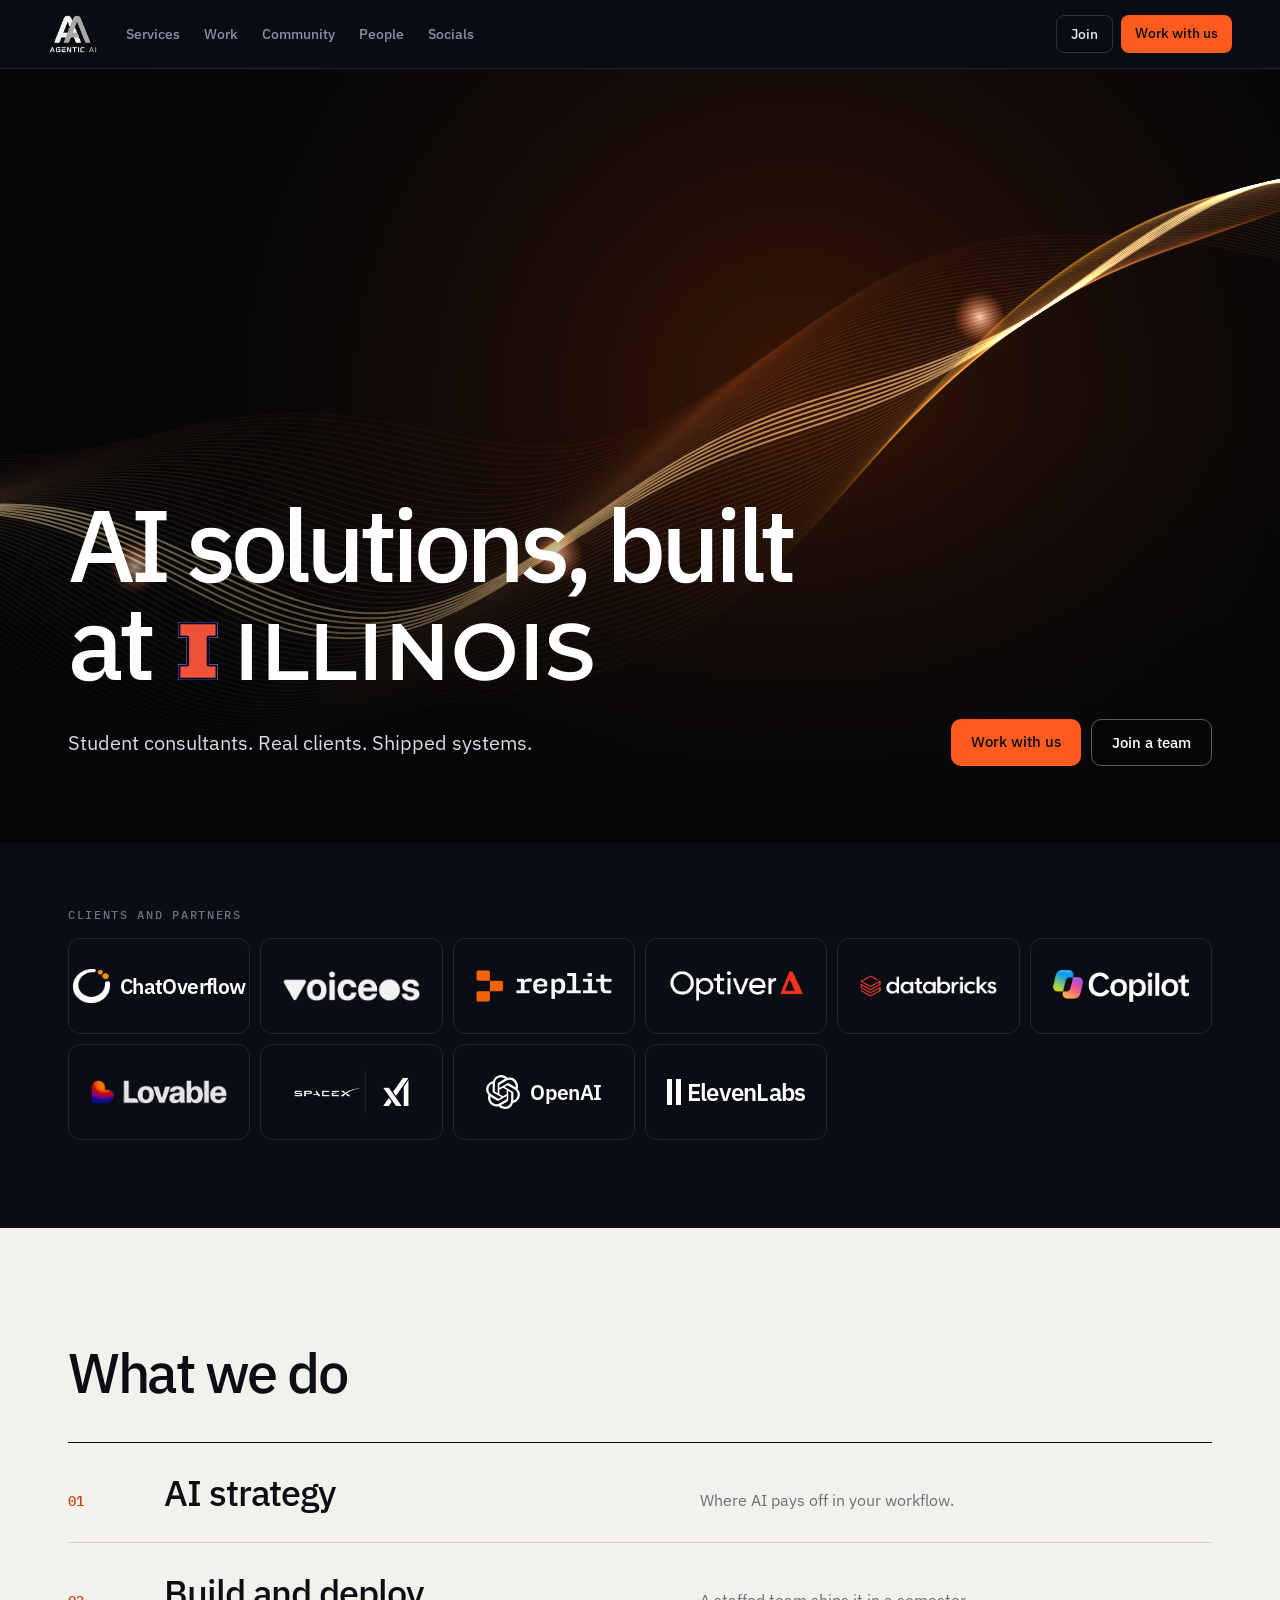
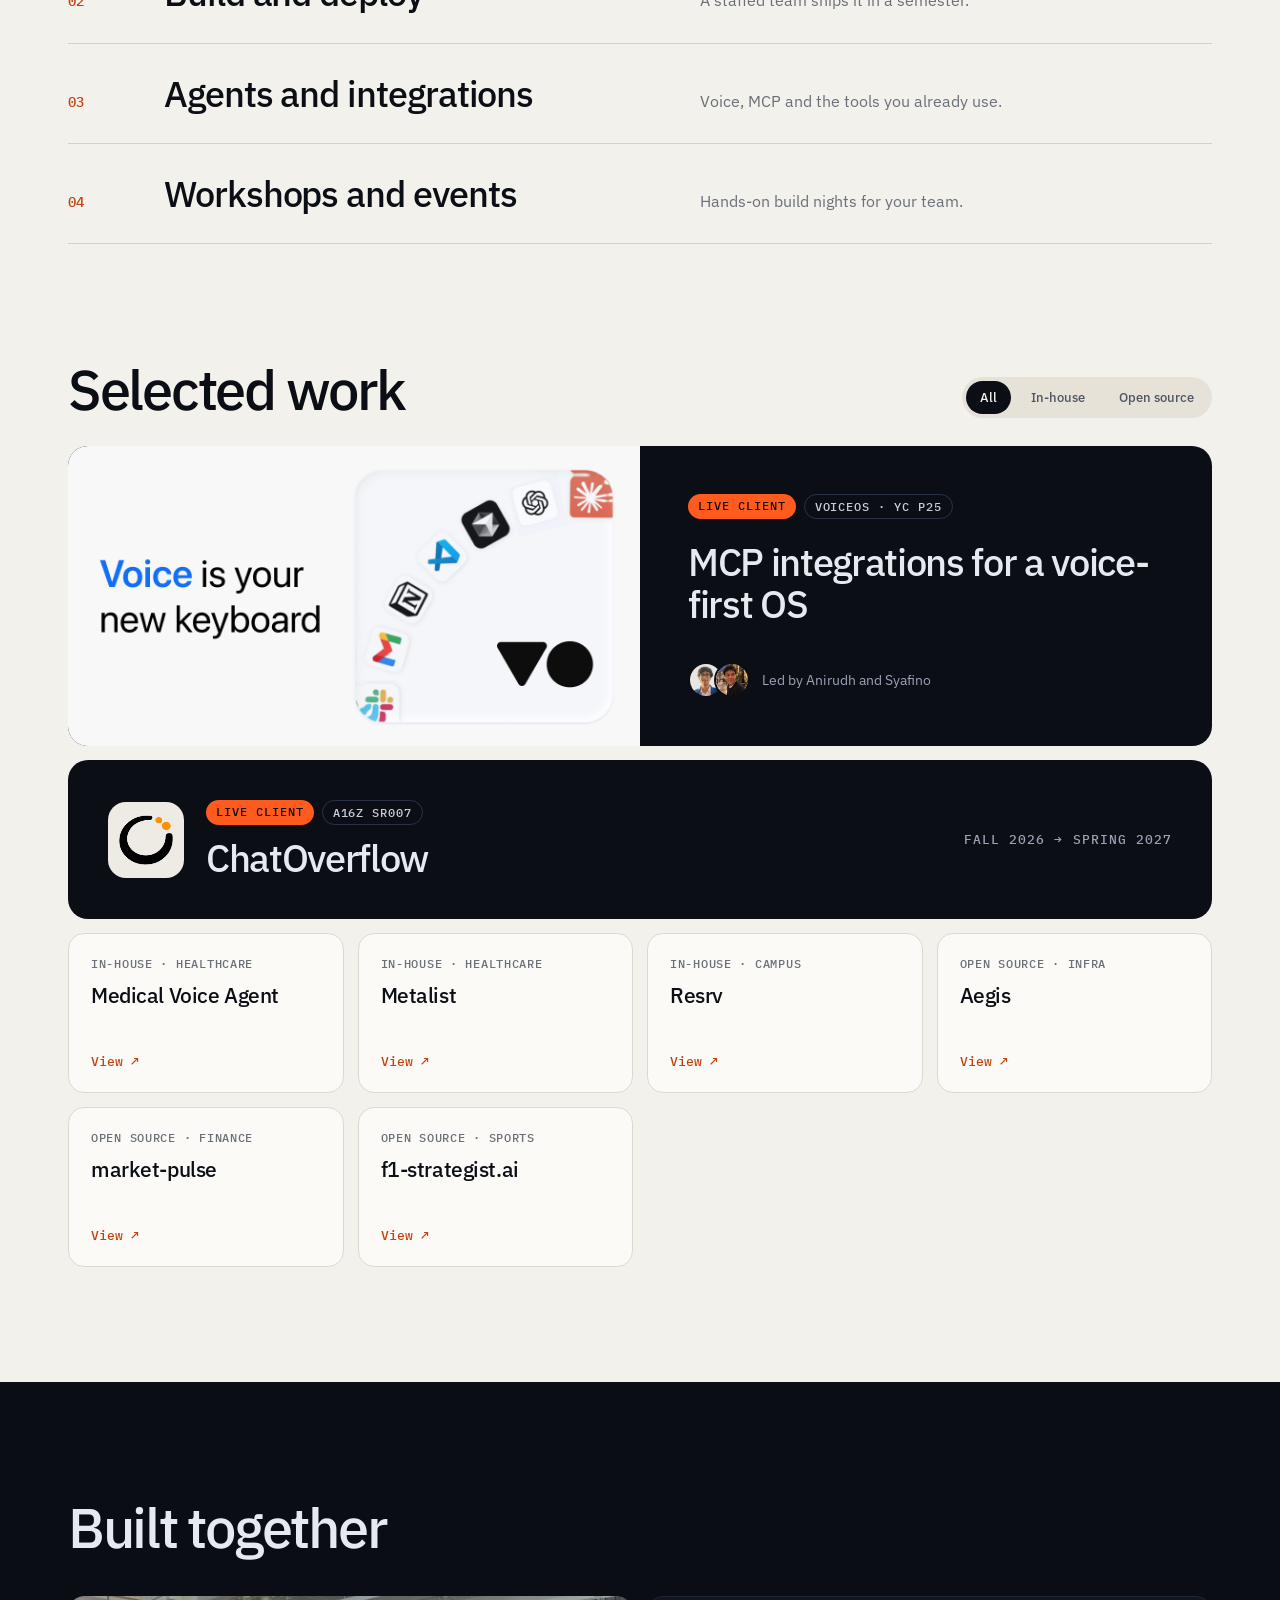
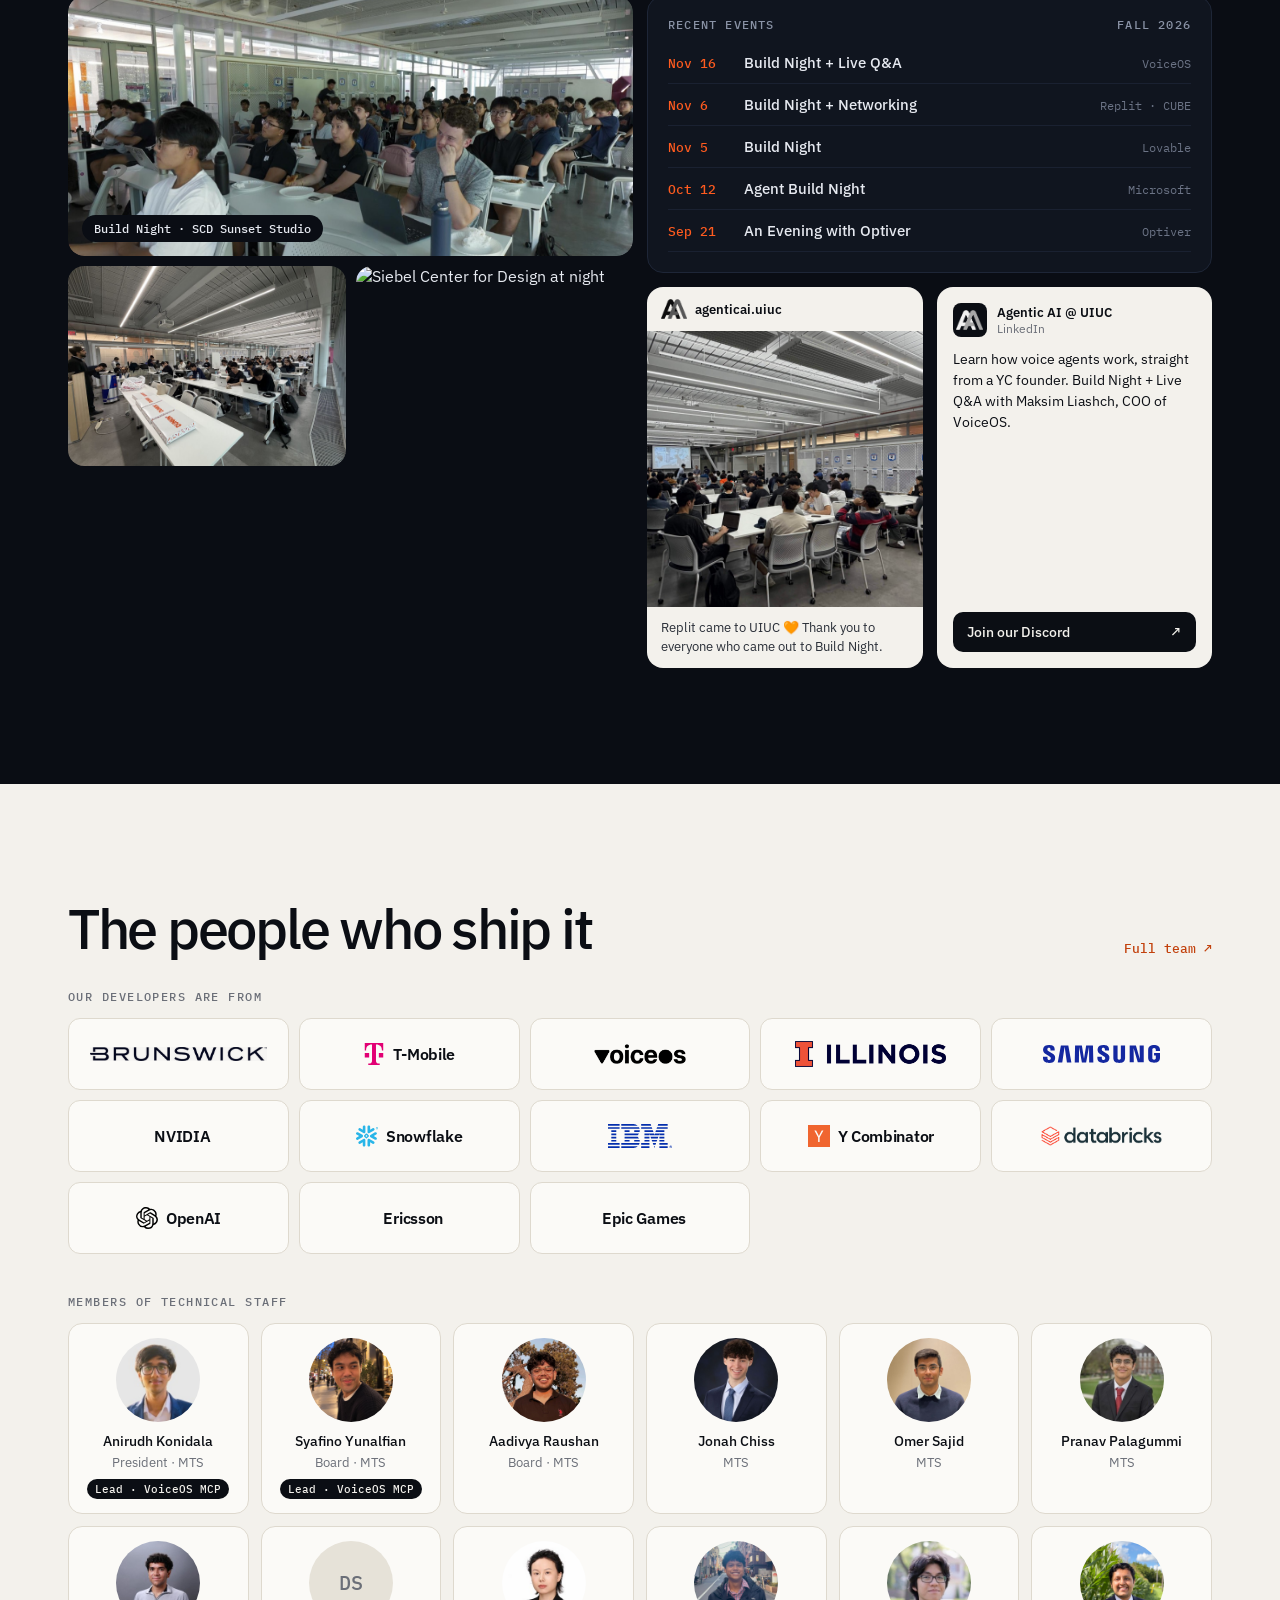
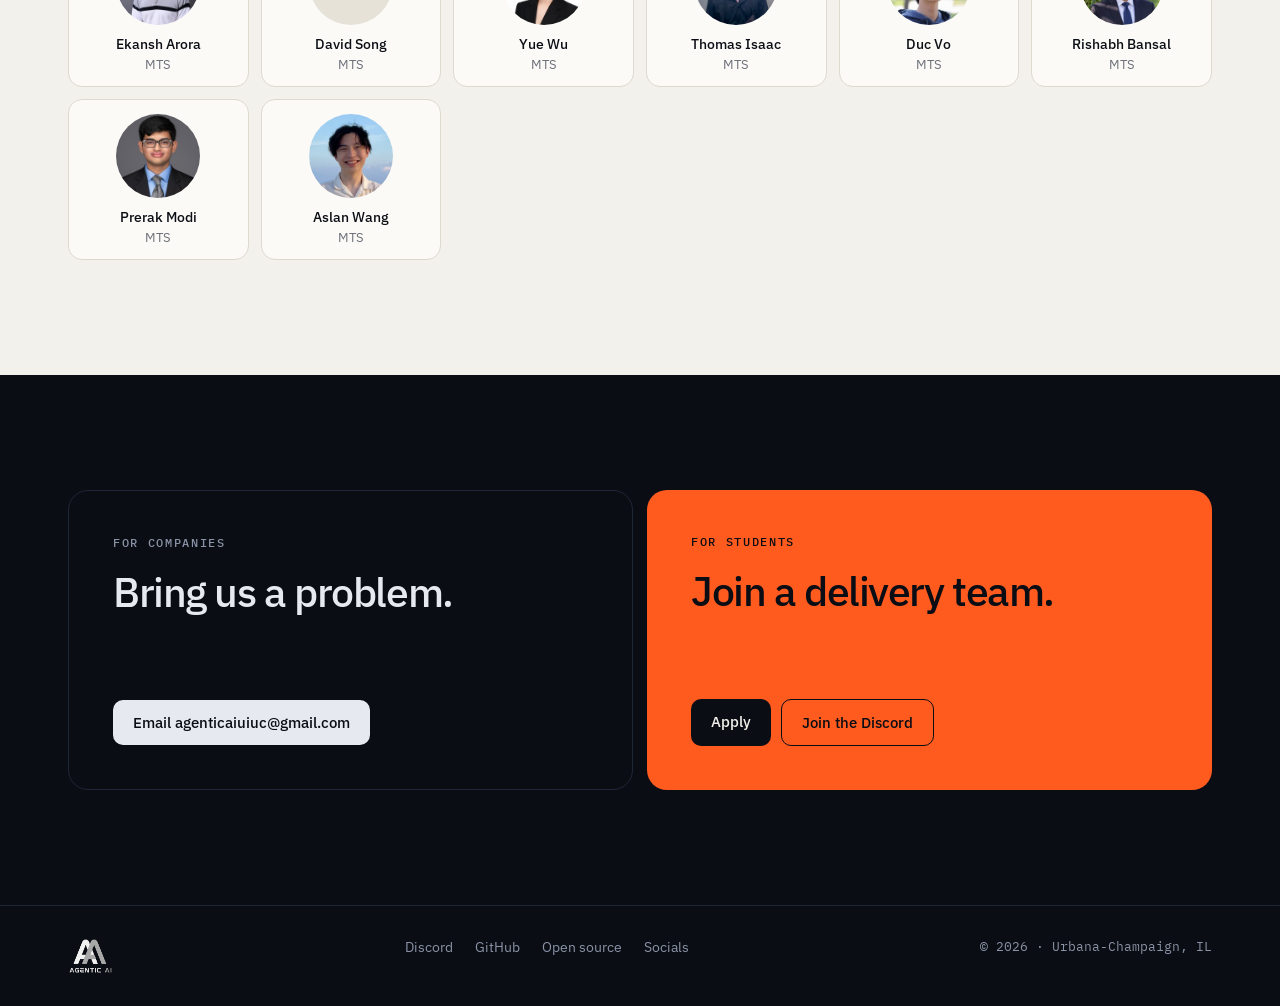
==== index.html @ fe8806cd "Redesign home page as AI consulting site, add team and socials pages - Rebuild index.html from the d" ====
<!DOCTYPE html>
<html lang="en">
<head>
<meta charset="utf-8">
<meta name="viewport" content="width=device-width, initial-scale=1">
<title>Agentic AI @ UIUC — AI solutions, built at Illinois</title>
<meta name="description" content="Student AI consultants at the University of Illinois. Real clients, shipped systems, and weekly build nights.">
<link rel="preconnect" href="https://fonts.googleapis.com">
<link rel="preconnect" href="https://fonts.gstatic.com" crossorigin>
<link href="https://fonts.googleapis.com/css2?family=IBM+Plex+Mono:wght@400;500&family=IBM+Plex+Sans:wght@400;500;600&family=Montserrat:wght@600&display=swap" rel="stylesheet">
<link rel="stylesheet" href="styles.css">
</head>
<body class="home">

<nav class="topnav">
  <a class="topnav-logo" href="#top"><img src="assets/agentic-white.png" alt="Agentic AI @ UIUC"></a>
  <div class="topnav-links">
    <a href="#services">Services</a>
    <a href="#work">Work</a>
    <a href="#community">Community</a>
    <a href="team.html">People</a>
    <a href="socials.html">Socials</a>
  </div>
  <div class="button-row button-row-tight">
    <a class="button button-sm button-ghost" href="#join">Join</a>
    <a class="button button-sm button-orange" href="#join">Work with us</a>
  </div>
</nav>

<header id="top" class="splash">
  <canvas id="hero-canvas"></canvas>
  <div class="splash-fade"></div>
  <div class="splash-inner">
    <h1>AI solutions, built at <span class="nowrap illinois-lockup"><img class="block-i" src="assets/illinois-block-i.png" alt="University of Illinois logo">ILLINOIS</span></h1>
    <div class="splash-row">
      <p class="splash-lede">Student consultants. Real clients. Shipped systems.</p>
      <div class="button-row">
        <a class="button button-orange" href="#join">Work with us</a>
        <a class="button button-glass" href="#join">Join a team</a>
      </div>
    </div>
  </div>
</header>

<section class="wrap clients">
  <div class="eyebrow">CLIENTS AND PARTNERS</div>
  <div class="logo-grid">
    <a class="logo-tile" href="https://chatoverflow.dev" target="_blank" rel="noopener">
      <img class="logo-mark" src="assets/clients/chatoverflow-mark-white.png" alt="">
      <div class="logo-word">ChatOverflow</div>
    </a>
    <a class="logo-tile" href="https://voiceos.com" target="_blank" rel="noopener"><img src="assets/clients/voiceos-white.png" alt="VoiceOS" style="max-height:30px"></a>
    <a class="logo-tile" href="https://replit.com" target="_blank" rel="noopener"><img src="assets/clients/replit-light.png" alt="Replit" style="max-height:36px"></a>
    <a class="logo-tile" href="https://optiver.com" target="_blank" rel="noopener"><img src="assets/clients/optiver.png" alt="Optiver" style="max-height:32px"></a>
    <a class="logo-tile" href="https://databricks.com" target="_blank" rel="noopener"><img src="assets/clients/databricks-light.png" alt="Databricks" style="max-height:30px"></a>
    <a class="logo-tile" href="https://www.microsoft.com/copilot" target="_blank" rel="noopener"><img src="assets/clients/copilot-lockup-dark.png" alt="Microsoft Copilot" style="max-height:38px"></a>
    <a class="logo-tile" href="https://lovable.dev" target="_blank" rel="noopener"><img src="assets/clients/lovable-light.png" alt="Lovable" style="max-height:30px"></a>
    <a class="logo-tile" href="https://spacex.com" target="_blank" rel="noopener"><img src="assets/clients/spacex-xai.png" alt="SpaceX xAI" style="max-height:44px"></a>
    <a class="logo-tile" href="https://openai.com" target="_blank" rel="noopener">
      <img class="logo-mark logo-invert" src="assets/clients/openai.svg" alt="">
      <div class="logo-word">OpenAI</div>
    </a>
    <!-- ponytail: text placeholder until the real ElevenLabs logo file lands -->
    <a class="logo-tile logo-tile-eleven" href="https://elevenlabs.io" target="_blank" rel="noopener">
      <div class="eleven-bars"><span></span><span></span></div>
      <div class="logo-word logo-word-lg">ElevenLabs</div>
    </a>
  </div>
</section>

<div class="light">
  <section id="services" class="wrap">
    <h2>What we do</h2>
    <div class="services">
      <div class="service"><div class="service-n">01</div><div class="service-title">AI strategy</div><div class="service-text">Where AI pays off in your workflow.</div></div>
      <div class="service"><div class="service-n">02</div><div class="service-title">Build and deploy</div><div class="service-text">A staffed team ships it in a semester.</div></div>
      <div class="service"><div class="service-n">03</div><div class="service-title">Agents and integrations</div><div class="service-text">Voice, MCP and the tools you already use.</div></div>
      <div class="service"><div class="service-n">04</div><div class="service-title">Workshops and events</div><div class="service-text">Hands-on build nights for your team.</div></div>
    </div>
  </section>

  <section id="work" class="wrap wrap-flush">
    <div class="section-top">
      <h2>Selected work</h2>
      <div class="tabs" role="group" aria-label="Filter work">
        <button type="button" data-filter="all" aria-pressed="true">All</button>
        <button type="button" data-filter="inhouse" aria-pressed="false">In-house</button>
        <button type="button" data-filter="oss" aria-pressed="false">Open source</button>
      </div>
    </div>

    <a class="feature" href="https://voiceos.com" target="_blank" rel="noopener">
      <img class="feature-img" src="assets/projects/voiceos.png" alt="VoiceOS — Voice is your new keyboard">
      <div class="feature-body">
        <div>
          <div class="pills"><div class="pill pill-orange">LIVE CLIENT</div><div class="pill">VOICEOS · YC P25</div></div>
          <div class="feature-title">MCP integrations for a voice-first OS</div>
        </div>
        <div class="leads">
          <div class="avatars">
            <img src="assets/team/anirudh-konidala.png" alt="">
            <img src="assets/team/syafino-yunalfian.png" alt="">
          </div>
          <div class="leads-text">Led by Anirudh and Syafino</div>
        </div>
      </div>
    </a>

    <a class="client-row" href="https://chatoverflow.dev" target="_blank" rel="noopener">
      <div class="client-main">
        <img class="client-logo" src="assets/chatoverflow.png" alt="ChatOverflow">
        <div>
          <div class="pills"><div class="pill pill-orange">LIVE CLIENT</div><div class="pill">A16Z SR007</div></div>
          <div class="feature-title client-title">ChatOverflow</div>
        </div>
      </div>
      <div class="client-term">FALL 2026 → SPRING 2027</div>
    </a>

    <div class="project-grid">
      <a class="project" data-kind="inhouse" href="https://github.com/Agentic-AI-UIUC/Agentic-Medical-Voice-Agent" target="_blank" rel="noopener"><div class="project-cat">IN-HOUSE · HEALTHCARE</div><div class="project-title">Medical Voice Agent</div><div class="project-view">View ↗</div></a>
      <a class="project" data-kind="inhouse" href="https://github.com/Agentic-AI-UIUC/agentic-ai-healthcare-search" target="_blank" rel="noopener"><div class="project-cat">IN-HOUSE · HEALTHCARE</div><div class="project-title">Metalist</div><div class="project-view">View ↗</div></a>
      <a class="project" data-kind="inhouse" href="https://github.com/Agentic-AI-UIUC/Resrv" target="_blank" rel="noopener"><div class="project-cat">IN-HOUSE · CAMPUS</div><div class="project-title">Resrv</div><div class="project-view">View ↗</div></a>
      <a class="project" data-kind="oss" href="https://github.com/OpenAgents-Illinois/Aegis" target="_blank" rel="noopener"><div class="project-cat">OPEN SOURCE · INFRA</div><div class="project-title">Aegis</div><div class="project-view">View ↗</div></a>
      <a class="project" data-kind="oss" href="https://github.com/OpenAgents-Illinois/market-pulse" target="_blank" rel="noopener"><div class="project-cat">OPEN SOURCE · FINANCE</div><div class="project-title">market-pulse</div><div class="project-view">View ↗</div></a>
      <a class="project" data-kind="oss" href="https://github.com/OpenAgents-Illinois/f1-strategist.ai" target="_blank" rel="noopener"><div class="project-cat">OPEN SOURCE · SPORTS</div><div class="project-title">f1-strategist.ai</div><div class="project-view">View ↗</div></a>
    </div>
  </section>
</div>

<section id="community" class="wrap">
  <h2>Built together</h2>
  <div class="community-grid">
    <div class="gallery">
      <div class="gallery-main">
        <img src="assets/events-hero.jpg" alt="Students at a build night">
        <div class="gallery-caption">Build Night · SCD Sunset Studio</div>
      </div>
      <img src="assets/lecture.png" alt="Lecture">
      <img src="assets/scd-night.png" alt="Siebel Center for Design at night">
    </div>

    <div class="community-side">
      <div class="events-card">
        <div class="events-head"><div>RECENT EVENTS</div><div>FALL 2026</div></div>
        <div class="events-list">
          <div class="event"><div class="event-date">Nov 16</div><div class="event-title">Build Night + Live Q&amp;A</div><div class="event-with">VoiceOS</div></div>
          <div class="event"><div class="event-date">Nov 6</div><div class="event-title">Build Night + Networking</div><div class="event-with">Replit · CUBE</div></div>
          <div class="event"><div class="event-date">Nov 5</div><div class="event-title">Build Night</div><div class="event-with">Lovable</div></div>
          <div class="event"><div class="event-date">Oct 12</div><div class="event-title">Agent Build Night</div><div class="event-with">Microsoft</div></div>
          <div class="event"><div class="event-date">Sep 21</div><div class="event-title">An Evening with Optiver</div><div class="event-with">Optiver</div></div>
        </div>
      </div>
      <div class="socials">
        <a class="social" href="https://www.instagram.com/agenticaiuiuc/" target="_blank" rel="noopener">
          <div class="social-ig-head"><img src="assets/agentic-mark-black.png" alt="">agenticai.uiuc</div>
          <img class="social-ig-photo" src="assets/team-hero.jpg" alt="">
          <div class="social-ig-caption">Replit came to UIUC 🧡 Thank you to everyone who came out to Build Night.</div>
        </a>
        <div class="social social-li">
          <div class="social-li-head">
            <div class="social-li-tile"><img src="assets/agentic-mark-white.png" alt=""></div>
            <div><a class="social-li-name social-stretch" href="https://www.linkedin.com/company/agentic-ai-uiuc/" target="_blank" rel="noopener">Agentic AI @ UIUC</a><div class="social-li-sub">LinkedIn</div></div>
          </div>
          <div class="social-li-text">Learn how voice agents work, straight from a YC founder. Build Night + Live Q&amp;A with Maksim Liashch, COO of VoiceOS.</div>
          <a class="discord-button" href="https://discord.gg/PyGcv3VufB" target="_blank" rel="noopener">Join our Discord <span>↗</span></a>
        </div>
      </div>
    </div>
  </div>
</section>

<div class="light">
  <section id="people" class="wrap">
    <div class="section-top section-top-people">
      <h2>The people who ship it</h2>
      <a class="link-accent" href="team.html">Full team ↗</a>
    </div>
    <div class="devs">
      <div class="eyebrow">OUR DEVELOPERS ARE FROM</div>
      <div class="dev-grid">
        <div class="dev-tile"><img src="assets/devs/brunswick.png" alt="Brunswick" style="height:14px"></div>
        <div class="dev-tile"><img src="assets/devs/tmobile.svg" alt="">T-Mobile</div>
        <div class="dev-tile"><img class="dev-wordmark dev-mono" src="assets/clients/voiceos-white.png" alt="VoiceOS"></div>
        <div class="dev-tile"><img src="assets/devs/illinois.png" alt="Illinois" style="height:26px"></div>
        <div class="dev-tile"><img class="dev-wordmark-svg" src="assets/devs/samsung.svg" alt="Samsung"></div>
        <div class="dev-tile"><img src="assets/devs/nvidia.svg" alt="">NVIDIA</div>
        <div class="dev-tile"><img src="assets/devs/snowflake.svg" alt="">Snowflake</div>
        <div class="dev-tile"><img class="dev-wordmark-svg" style="height:24px" src="assets/devs/ibm.svg" alt="IBM"></div>
        <div class="dev-tile"><img src="assets/devs/ycombinator.svg" alt="">Y Combinator</div>
        <div class="dev-tile"><img class="dev-wordmark" src="assets/devs/databricks.png" alt="Databricks"></div>
        <div class="dev-tile"><img src="assets/clients/openai.svg" alt="">OpenAI</div>
        <div class="dev-tile"><img src="assets/devs/ericsson.svg" alt="">Ericsson</div>
        <div class="dev-tile"><img src="assets/devs/epicgames.svg" alt="">Epic Games</div>
      </div>
    </div>
    <div class="eyebrow eyebrow-board">MEMBERS OF TECHNICAL STAFF</div>
    <div class="staff-grid">
      <a class="board-card" href="https://www.linkedin.com/in/anirudh-konidala/" target="_blank" rel="noopener">
        <img class="board-photo" src="assets/team/anirudh-konidala.png" alt="Anirudh Konidala">
        <div class="board-body"><div class="board-name">Anirudh Konidala</div><div class="board-role">President · MTS</div><div class="board-tag">Lead · VoiceOS MCP</div></div>
      </a>
      <a class="board-card" href="https://www.linkedin.com/in/syafino-yunalfian/" target="_blank" rel="noopener">
        <img class="board-photo" src="assets/team/syafino-yunalfian.png" alt="Syafino Yunalfian">
        <div class="board-body"><div class="board-name">Syafino Yunalfian</div><div class="board-role">Board · MTS</div><div class="board-tag">Lead · VoiceOS MCP</div></div>
      </a>
      <a class="board-card" href="https://www.linkedin.com/in/aadivya-raushan-245264240/" target="_blank" rel="noopener">
        <img class="board-photo" src="assets/team/aadivya-raushan.png" alt="Aadivya Raushan">
        <div class="board-body"><div class="board-name">Aadivya Raushan</div><div class="board-role">Board · MTS</div></div>
      </a>
      <a class="staff" href="https://www.linkedin.com/in/jonah-chiss/" target="_blank" rel="noopener"><img class="staff-photo" src="assets/team/jonah-chiss.png" alt="Jonah Chiss"><div class="staff-name">Jonah Chiss</div><div class="board-role">MTS</div></a>
      <a class="staff" href="https://www.linkedin.com/in/omersajid9/" target="_blank" rel="noopener"><img class="staff-photo" src="assets/team/omer-sajid.png" alt="Omer Sajid"><div class="staff-name">Omer Sajid</div><div class="board-role">MTS</div></a>
      <a class="staff" href="https://www.linkedin.com/in/pranavp27/" target="_blank" rel="noopener"><img class="staff-photo" src="assets/team/pranav-palagummi.jpg" alt="Pranav Palagummi"><div class="staff-name">Pranav Palagummi</div><div class="board-role">MTS</div></a>
      <a class="staff" href="https://www.linkedin.com/in/ekansh-arora/" target="_blank" rel="noopener"><img class="staff-photo" src="assets/team/ekansh-arora.jpg" alt="Ekansh Arora"><div class="staff-name">Ekansh Arora</div><div class="board-role">MTS</div></a>
      <!-- ponytail: initials until David's photo exists -->
      <a class="staff" href="https://www.linkedin.com/in/jinseop-song/" target="_blank" rel="noopener"><div class="staff-photo staff-initials" aria-hidden="true">DS</div><div class="staff-name">David Song</div><div class="board-role">MTS</div></a>
      <a class="staff" href="https://www.linkedin.com/in/wuyuedev/" target="_blank" rel="noopener"><img class="staff-photo" src="assets/team/yue-wu.jpg" alt="Yue Wu"><div class="staff-name">Yue Wu</div><div class="board-role">MTS</div></a>
      <a class="staff" href="https://www.linkedin.com/in/thomas-isaac1/" target="_blank" rel="noopener"><img class="staff-photo" src="assets/team/thomas-isaac.png" alt="Thomas Isaac"><div class="staff-name">Thomas Isaac</div><div class="board-role">MTS</div></a>
      <a class="staff" href="https://www.linkedin.com/in/ducvo121/" target="_blank" rel="noopener"><img class="staff-photo" src="assets/team/duc-vo.jpg" alt="Duc Vo"><div class="staff-name">Duc Vo</div><div class="board-role">MTS</div></a>
      <a class="staff" href="https://www.linkedin.com/in/rb-rishabh/" target="_blank" rel="noopener"><img class="staff-photo" src="assets/team/rishabh-bansal.png" alt="Rishabh Bansal"><div class="staff-name">Rishabh Bansal</div><div class="board-role">MTS</div></a>
      <a class="staff" href="https://www.linkedin.com/in/prerakmodi/" target="_blank" rel="noopener"><img class="staff-photo" src="assets/team/prerak-modi.jpg" alt="Prerak Modi"><div class="staff-name">Prerak Modi</div><div class="board-role">MTS</div></a>
      <a class="staff" href="https://www.linkedin.com/in/aslanwang/" target="_blank" rel="noopener"><img class="staff-photo" src="assets/team/aslan-wang.png" alt="Aslan Wang"><div class="staff-name">Aslan Wang</div><div class="board-role">MTS</div></a>
    </div>
  </section>
</div>

<section id="join" class="wrap">
  <div class="doors">
    <div class="door">
      <div class="eyebrow">FOR COMPANIES</div>
      <div class="door-title">Bring us a problem.</div>
      <a class="button button-light door-cta" href="mailto:agenticaiuiuc@gmail.com">Email agenticaiuiuc@gmail.com</a>
    </div>
    <div class="door door-orange">
      <div class="eyebrow">FOR STUDENTS</div>
      <div class="door-title">Join a delivery team.</div>
      <div class="button-row">
        <!-- placeholder link: point at the real application -->
        <a class="button button-ink" href="#">Apply</a>
        <a class="button button-outline-ink" href="https://discord.gg/PyGcv3VufB" target="_blank" rel="noopener">Join the Discord</a>
      </div>
    </div>
  </div>
</section>

<footer class="site-footer">
  <div class="wrap footer-inner">
    <img src="assets/agentic-white.png" alt="Agentic AI @ UIUC">
    <div class="footer-links">
      <a href="https://discord.gg/PyGcv3VufB" target="_blank" rel="noopener">Discord</a>
      <a href="https://github.com/orgs/Agentic-AI-UIUC/repositories" target="_blank" rel="noopener">GitHub</a>
      <a href="https://github.com/orgs/OpenAgents-Illinois/repositories" target="_blank" rel="noopener">Open source</a>
      <a href="socials.html">Socials</a>
    </div>
    <div class="footer-copy">© 2026 · Urbana-Champaign, IL</div>
  </div>
</footer>

<script src="hero-waves.js"></script>
<script>
  const tabs = document.querySelectorAll('.tabs button');
  tabs.forEach(b => b.addEventListener('click', () => {
    tabs.forEach(x => x.setAttribute('aria-pressed', x === b));
    document.querySelectorAll('.project').forEach(c => {
      c.hidden = b.dataset.filter !== 'all' && c.dataset.kind !== b.dataset.filter;
    });
  }));
</script>

</body>
</html>
---- styles.css ----
/* Agentic AI @ UIUC — "Big Ten Bold"
   Tokens from docs/design/2026-08-15-agentic-ai-club-brief.md */
:root {
  --black: #0d0d0d;
  --panel: #161616;
  --line: #242424;
  --orange: #ff5f05;
  --chalk: #ffffff;
  --gray: #a8a8a8;
  --navy: #13294b;
  --display: "Anton", sans-serif;
  --body: "Archivo", sans-serif;
  --mono: "JetBrains Mono", monospace;
  --pad: clamp(20px, 5vw, 56px);
}

* { margin: 0; padding: 0; box-sizing: border-box; }

body {
  background: var(--black);
  color: var(--chalk);
  font-family: var(--body);
  font-size: 16px;
  line-height: 1.6;
}

a { color: inherit; text-decoration: none; }
img { max-width: 100%; display: block; }

/* ---------- nav ---------- */
nav {
  display: flex;
  justify-content: space-between;
  align-items: center;
  padding: 22px var(--pad);
  gap: 20px;
  flex-wrap: wrap;
}
.logo { font-weight: 900; font-size: 18px; letter-spacing: -0.02em; }
.logo img { height: 40px; width: auto; display: block; }
.nav-links { display: flex; gap: 30px; list-style: none; font-size: 14px; font-weight: 600; color: var(--gray); flex-wrap: wrap; }
.nav-links a:hover { color: var(--chalk); }
.nav-links a[aria-current="page"] { color: var(--chalk); border-bottom: 2px solid var(--orange); padding-bottom: 3px; }

/* ---------- buttons ---------- */
.btn { display: inline-block; border-radius: 999px; font-weight: 800; font-size: 15px; padding: 13px 30px; transition: transform 0.15s ease, box-shadow 0.15s ease; }
.btn:hover { transform: translateY(-2px); }
.btn-fill { background: var(--orange); color: var(--black); }
.btn-fill:hover { box-shadow: 0 6px 24px rgba(255, 95, 5, 0.35); }
.btn-ghost { border: 2px solid var(--chalk); color: var(--chalk); padding: 11px 28px; }
.btn-sm { padding: 9px 22px; font-size: 14px; }
a:focus-visible, button:focus-visible, input:focus-visible, select:focus-visible { outline: 3px solid var(--orange); outline-offset: 3px; }

/* ---------- photo hero (home) ---------- */
.photo-hero {
  background:
    linear-gradient(180deg, rgba(13, 13, 13, 0.82), rgba(13, 13, 13, 0.6) 55%, var(--black)),
    url("assets/scd-night.png") center 40% / cover no-repeat;
  padding-bottom: clamp(32px, 5vw, 52px);
}
.photo-hero + .ticker { margin-top: 0; }
.photo-hero.events {
  background:
    linear-gradient(180deg, rgba(13, 13, 13, 0.82), rgba(13, 13, 13, 0.6) 55%, var(--black)),
    url("assets/events-hero.jpg") center / cover no-repeat;
}
.photo-hero.team {
  background:
    linear-gradient(180deg, rgba(13, 13, 13, 0.82), rgba(13, 13, 13, 0.6) 55%, var(--black)),
    url("assets/team-hero.jpg") center / cover no-repeat;
}

/* ---------- hero ---------- */
.hero { padding: clamp(36px, 6vw, 64px) var(--pad) 0; }
.kicker { font-family: var(--mono); font-size: 13px; color: var(--orange); letter-spacing: 0.14em; text-transform: uppercase; font-weight: 700; }
.mega {
  font-family: var(--display);
  font-size: clamp(56px, 11vw, 128px);
  line-height: 0.92;
  text-transform: uppercase;
  font-weight: 400;
  letter-spacing: 0.01em;
  margin-top: 18px;
}
.mega .stroke { color: transparent; -webkit-text-stroke: 2px var(--orange); }
.mega span { display: block; }
.hero-row { display: flex; justify-content: space-between; align-items: flex-end; gap: 40px; margin-top: 28px; flex-wrap: wrap; }
.hero-sub { color: var(--gray); font-size: 17px; max-width: 480px; }
.hero-ctas { display: flex; gap: 12px; flex-shrink: 0; flex-wrap: wrap; }

/* page-load stagger */
.reveal { animation: rise 0.55s cubic-bezier(0.2, 0.7, 0.2, 1) both; }
.reveal:nth-child(2) { animation-delay: 0.08s; }
.reveal:nth-child(3) { animation-delay: 0.16s; }
@keyframes rise { from { opacity: 0; transform: translateY(24px); } to { opacity: 1; transform: none; } }

/* ---------- ticker (signature) ---------- */
.ticker {
  margin-top: clamp(32px, 5vw, 52px);
  background: var(--orange);
  color: var(--black);
  font-family: var(--mono);
  font-weight: 700;
  font-size: 15px;
  padding: 12px 0;
  overflow: hidden;
  white-space: nowrap;
}
.ticker-inner { display: inline-block; animation: marquee 22s linear infinite; }
@keyframes marquee { to { transform: translateX(-50%); } }

/* ---------- sections ---------- */
section { padding: clamp(40px, 6vw, 72px) var(--pad); }
.section-head { display: flex; align-items: baseline; gap: 18px; margin-bottom: 34px; flex-wrap: wrap; }
.section-head h2 { font-family: var(--display); font-size: clamp(32px, 5vw, 52px); text-transform: uppercase; font-weight: 400; }
.section-head .count { font-family: var(--mono); color: var(--orange); font-size: 14px; font-weight: 700; }

/* ---------- section photo ---------- */
.section-photo { margin: 0 0 24px; }
.section-photo img { width: 100%; max-height: 440px; object-fit: cover; border-radius: 16px; border: 1px solid var(--line); }
.section-photo figcaption { font-family: var(--mono); font-size: 12px; color: var(--gray); letter-spacing: 0.08em; text-transform: uppercase; margin-top: 12px; }

/* ---------- cards ---------- */
.grid-3 { display: grid; grid-template-columns: repeat(auto-fit, minmax(260px, 1fr)); gap: 18px; }
.card {
  background: var(--panel);
  border: 1px solid var(--line);
  border-radius: 14px;
  padding: 26px;
  transition: transform 0.15s ease, border-color 0.15s ease;
}
.card:hover { transform: translateY(-4px); border-color: #3a3a3a; }
.card .cat { font-family: var(--mono); font-size: 11px; color: var(--orange); text-transform: uppercase; letter-spacing: 0.12em; font-weight: 700; }
.card h3 { font-weight: 800; font-size: 20px; margin-top: 12px; line-height: 1.3; }
.card p { color: var(--gray); font-size: 14.5px; margin-top: 8px; }

/* ---------- stats ---------- */
.stats { display: grid; grid-template-columns: repeat(auto-fit, minmax(200px, 1fr)); gap: 14px; }
.stat { background: var(--panel); border: 1px solid var(--line); border-radius: 14px; padding: 22px 26px; }
.stat .num { font-family: var(--display); font-size: 40px; color: var(--orange); line-height: 1; }
.stat .lbl { font-family: var(--mono); font-size: 12px; color: var(--gray); margin-top: 8px; text-transform: uppercase; letter-spacing: 0.08em; }

/* ---------- schedule (events) ---------- */
.week {
  display: grid;
  grid-template-columns: 110px 1fr 1fr;
  gap: 20px;
  padding: 22px 0;
  border-bottom: 1px solid var(--line);
  align-items: start;
}
.week:first-of-type { border-top: 1px solid var(--line); }
.week .wk { font-family: var(--display); font-size: 26px; color: var(--orange); text-transform: uppercase; line-height: 1.1; }
.week .slot .day { font-family: var(--mono); font-size: 11px; color: var(--gray); text-transform: uppercase; letter-spacing: 0.12em; }
.week .slot h4 { font-weight: 800; font-size: 17px; margin-top: 6px; line-height: 1.35; }
.week .slot h4 .co { color: var(--orange); }
.week .slot p { color: var(--gray); font-size: 14px; margin-top: 6px; }
.week.break { background: var(--panel); border-radius: 12px; padding: 22px; border-bottom: none; margin: 10px 0; }
.week.break .wk { color: var(--gray); }
@media (max-width: 760px) { .week { grid-template-columns: 1fr; gap: 12px; } }

/* ---------- past work feature ---------- */
.feature-row { display: grid; grid-template-columns: 1.2fr 1fr; gap: 24px; align-items: center; background: var(--panel); border: 1px solid var(--line); border-radius: 16px; padding: 24px; }
.video-wrap { display: block; aspect-ratio: 16 / 9; border-radius: 12px; overflow: hidden; }
.video-wrap iframe { width: 100%; height: 100%; border: 0; display: block; }
.video-wrap img { width: 100%; height: 100%; object-fit: cover; display: block; }
.feature-copy .cat { font-family: var(--mono); font-size: 11px; color: var(--orange); text-transform: uppercase; letter-spacing: 0.12em; font-weight: 700; }
.feature-copy h3 { font-weight: 800; font-size: 22px; margin-top: 12px; line-height: 1.3; }
.feature-copy p:not(.cat) { color: var(--gray); font-size: 15px; margin-top: 10px; }
@media (max-width: 820px) { .feature-row { grid-template-columns: 1fr; } }

/* ---------- projects filter ---------- */
.filters { display: flex; gap: 10px; flex-wrap: wrap; margin-bottom: 30px; }
.filters button {
  font-family: var(--mono);
  font-size: 13px;
  font-weight: 700;
  background: none;
  border: 1px solid var(--line);
  color: var(--gray);
  padding: 8px 18px;
  border-radius: 999px;
  cursor: pointer;
}
.filters button:hover { color: var(--chalk); border-color: #3a3a3a; }
.filters button.active { background: var(--orange); border-color: var(--orange); color: var(--black); }

/* ---------- team ---------- */
.person { text-align: left; }
.person .avatar {
  aspect-ratio: 1;
  border-radius: 14px;
  background: linear-gradient(135deg, var(--navy), #1e3a63);
  display: flex;
  align-items: center;
  justify-content: center;
  font-family: var(--display);
  font-size: 44px;
  color: var(--orange);
  margin-bottom: 16px;
}
img.avatar { width: 100%; object-fit: cover; }
.person h3 { font-size: 18px; }
.person h3 a:hover { color: var(--orange); }
.person .role { font-family: var(--mono); font-size: 12px; color: var(--orange); text-transform: uppercase; letter-spacing: 0.1em; margin-top: 4px; }
.person .focus { color: var(--gray); font-size: 13.5px; margin-top: 6px; }
.grid-5 { display: grid; grid-template-columns: repeat(auto-fit, minmax(180px, 1fr)); gap: 18px; }

/* ---------- join ---------- */
.join-grid { display: grid; grid-template-columns: repeat(auto-fit, minmax(320px, 1fr)); gap: 18px; }
.join-panel { background: var(--panel); border: 1px solid var(--line); border-radius: 16px; padding: 36px; }
.join-panel h3 { font-family: var(--display); font-size: 30px; text-transform: uppercase; font-weight: 400; }
.join-panel p { color: var(--gray); margin: 12px 0 24px; }
form label { display: block; font-family: var(--mono); font-size: 12px; text-transform: uppercase; letter-spacing: 0.1em; color: var(--gray); margin: 18px 0 6px; }
form input, form select {
  width: 100%;
  background: var(--black);
  border: 1px solid var(--line);
  border-radius: 10px;
  color: var(--chalk);
  font-family: var(--body);
  font-size: 15px;
  padding: 12px 14px;
}
form input:focus, form select:focus { border-color: var(--orange); outline: none; }
form .btn { border: none; cursor: pointer; margin-top: 24px; font-family: var(--body); }

/* ---------- big CTA band ---------- */
.cta-band { background: var(--orange); color: var(--black); text-align: center; padding: clamp(48px, 8vw, 88px) var(--pad); }
.cta-band h2 { font-family: var(--display); font-size: clamp(40px, 8vw, 88px); text-transform: uppercase; line-height: 0.95; font-weight: 400; }
.cta-band p { font-weight: 600; margin: 16px auto 28px; max-width: 520px; }
.cta-band .btn-fill { background: var(--black); color: var(--chalk); }
.cta-band .btn-ghost { border-color: var(--black); color: var(--black); }

/* ---------- footer ---------- */
footer {
  background: var(--navy);
  padding: 40px var(--pad);
  display: flex;
  justify-content: space-between;
  align-items: center;
  gap: 20px;
  flex-wrap: wrap;
  font-size: 14px;
  color: #9fb1cc;
}
footer .logo { color: var(--chalk); }
footer ul { display: flex; gap: 22px; list-style: none; flex-wrap: wrap; }
footer a:hover { color: var(--chalk); }

@media (prefers-reduced-motion: reduce) {
  .ticker-inner { animation: none; }
  .reveal { animation: none; }
  .btn, .card { transition: none; }
}

/* =====================================================================
   Home page (body.home) — AI consulting redesign.
   Scoped so the other pages keep the "Big Ten Bold" look above.
   ===================================================================== */
.home {
  --bg: #0A0D14;
  --hero-bg: #050608;
  --card-dark: #10151F;
  --line-dark: #1E2637;
  --line-dark-2: #2A3346;
  --fg: #E6E9F0;
  --muted-dark: #9AA3B5;
  --dim-dark: #8A93A6;
  --paper: #F3F1EC;
  --paper-card: #FBFAF7;
  --paper-line: #DED9CE;
  --paper-rule: #D6D1C6;
  --paper-tab: #E6E2D8;
  --ink: #0B0E14;
  --muted-light: #6B6F78;
  --accent: #FF5B1F;
  --accent-hover: #FF7A47;
  --accent-text-light: #C2410C;
  --sans: "IBM Plex Sans", sans-serif;
  --mono: "IBM Plex Mono", monospace;
  --side: clamp(18px, 4vw, 48px);
  --sec: clamp(64px, 9vw, 120px);
  background: var(--bg);
  color: var(--fg);
  font-family: var(--sans);
  line-height: normal;
  -webkit-font-smoothing: antialiased;
}
:where(.home) a:hover { color: var(--accent); }
.home h2 { font-weight: 500; font-size: clamp(34px, 4.4vw, 58px); line-height: 1.04; letter-spacing: -0.04em; }

.wrap { max-width: 1240px; margin: 0 auto; padding: var(--sec) var(--side); }
.wrap-flush { padding-top: 0; }
.light { background: var(--paper); color: var(--ink); }
.eyebrow { font: 500 12px var(--mono); letter-spacing: 0.14em; color: var(--dim-dark); }

/* buttons */
.button-row { display: flex; gap: 10px; flex-wrap: wrap; }
.button-row-tight { gap: 8px; flex-wrap: nowrap; }
.button { font-size: 15px; font-weight: 500; padding: 13px 20px; border-radius: 10px; white-space: nowrap; }
.button-sm { font-size: 14px; padding: 9px 14px; border-radius: 8px; }
.button-orange, .button-orange:hover { background: var(--accent); color: var(--bg); }
.button-orange:hover { background: var(--accent-hover); }
.button-ghost, .button-ghost:hover { border: 1px solid var(--line-dark-2); color: var(--fg); }
.button-ghost:hover { border-color: #4A5675; }
.button-glass, .button-glass:hover { border: 1px solid #FFFFFF55; color: #FFFFFF; backdrop-filter: blur(6px); }
.button-glass:hover { border-color: #FFFFFF; }
.button-light, .button-light:hover { background: var(--fg); color: var(--bg); }
.button-light:hover { background: #FFFFFF; }
.button-ink { background: var(--bg); color: var(--paper); }
.button-ink:hover { color: var(--accent); }
.button-outline-ink, .button-outline-ink:hover { border: 1px solid var(--bg); color: var(--bg); }
.button-outline-ink:hover { background: var(--bg); color: var(--paper); }

/* nav */
.topnav {
  position: sticky; top: 0; z-index: 20;
  display: flex; align-items: center; justify-content: flex-start; flex-wrap: nowrap; gap: 28px;
  padding: 14px var(--side);
  background: #0A0D14E6; backdrop-filter: blur(12px);
  border-bottom: 1px solid var(--line-dark);
}
.topnav-logo { display: flex; align-items: center; flex: none; }
.topnav-logo img { height: 40px; width: auto; }
.topnav-links { display: flex; gap: 24px; flex: 1; flex-wrap: wrap; font-size: 14px; font-weight: 500; color: var(--dim-dark); }
.topnav-links a:hover { color: var(--fg); }

/* hero */
.splash { position: relative; height: clamp(560px, 86vh, 860px); overflow: hidden; background: var(--hero-bg); }
#hero-canvas { position: absolute; inset: 0; width: 100%; height: 100%; display: block; }
.splash-fade { position: absolute; inset: 0; background: linear-gradient(180deg, #05060800 45%, #050608D9 100%); }
.splash-inner {
  position: relative; height: 100%; max-width: 1240px; margin: 0 auto;
  padding: 0 var(--side) clamp(40px, 6vw, 80px);
  display: flex; flex-direction: column; justify-content: flex-end;
}
.splash h1 { font-weight: 500; font-size: clamp(48px, 8vw, 120px); line-height: 0.96; letter-spacing: -0.05em; max-width: 12ch; color: #FFFFFF; }
.splash-row { margin-top: 28px; display: flex; justify-content: space-between; align-items: center; gap: 24px; flex-wrap: wrap; }
.splash-lede { font-size: clamp(17px, 1.6vw, 21px); color: #D7DBE3; }

/* clients */
.clients { padding-top: clamp(40px, 5vw, 64px); padding-bottom: clamp(56px, 7vw, 88px); }
.clients .eyebrow { color: #6B7385; margin-bottom: 16px; }
.logo-grid { display: grid; grid-template-columns: repeat(auto-fit, minmax(170px, 1fr)); gap: 10px; }
.logo-tile {
  height: 96px; border-radius: 12px; border: 1px solid var(--line-dark);
  display: flex; align-items: center; justify-content: center; gap: 10px;
  padding: 18px 22px; color: #FFFFFF;
}
.logo-tile:hover { color: #FFFFFF; border-color: #4A5675; }
.logo-tile .logo-invert { filter: brightness(0) invert(1); }
.logo-tile .logo-mark { height: 34px; width: auto; }
.logo-word { font-weight: 600; font-size: 21px; letter-spacing: -0.03em; white-space: nowrap; }
.logo-word-lg { font-size: 24px; }
.logo-tile-eleven { gap: 6px; }
.eleven-bars { display: flex; gap: 4px; }
.eleven-bars span { width: 5px; height: 26px; background: #FFFFFF; }

/* what we do */
.services { margin-top: 40px; border-top: 1px solid var(--ink); }
.service {
  display: grid; grid-template-columns: 72px minmax(0, 1fr) minmax(0, 1fr); gap: 24px;
  padding: 30px 0; border-bottom: 1px solid var(--paper-rule); align-items: baseline;
}
.service-n { font: 500 14px var(--mono); color: var(--accent-text-light); }
.service-title { font-weight: 500; font-size: clamp(24px, 2.8vw, 36px); letter-spacing: -0.03em; line-height: 1.1; }
.service-text { font-size: 16px; line-height: 1.5; color: var(--muted-light); }

/* selected work */
.section-top { display: flex; justify-content: space-between; align-items: flex-end; gap: 20px; flex-wrap: wrap; margin-bottom: 28px; }
.section-top-people { margin-bottom: 32px; }
.tabs { display: flex; gap: 6px; padding: 4px; border-radius: 100px; background: var(--paper-tab); }
.tabs button {
  border: 0; cursor: pointer; font: 500 13px var(--sans);
  padding: 8px 14px; border-radius: 100px; white-space: nowrap; flex: none;
  background: transparent; color: #4E5563;
}
.tabs button[aria-pressed="true"] { background: var(--ink); color: var(--paper); }

.pills { display: flex; gap: 8px; flex-wrap: wrap; font: 500 12px var(--mono); letter-spacing: 0.08em; }
.pill { border: 1px solid var(--line-dark-2); color: #C9CFDA; border-radius: 100px; padding: 4px 10px; white-space: nowrap; }
.pill-orange { border: 0; background: var(--accent); color: var(--bg); }

.feature, .feature:hover {
  display: grid; grid-template-columns: repeat(auto-fit, minmax(min(100%, 420px), 1fr));
  background: var(--ink); color: var(--fg); border-radius: 20px; overflow: hidden;
}
.feature-img { width: 100%; height: 100%; min-height: 300px; object-fit: cover; }
.feature-body { padding: clamp(28px, 4vw, 48px); display: flex; flex-direction: column; justify-content: space-between; gap: 32px; }
.feature-title { margin-top: 22px; font-weight: 500; font-size: clamp(26px, 3vw, 38px); letter-spacing: -0.035em; line-height: 1.1; }
.leads { display: flex; align-items: center; gap: 12px; }
.avatars { display: flex; }
.avatars img { width: 36px; height: 36px; border-radius: 50%; object-fit: cover; border: 2px solid var(--ink); }
.avatars img + img { margin-left: -10px; }
.leads-text { font-size: 14px; color: var(--muted-dark); }

.client-row {
  margin-top: 14px; display: flex; justify-content: space-between; align-items: center; gap: 24px; flex-wrap: wrap;
  background: var(--ink); color: var(--fg); border-radius: 20px; padding: clamp(24px, 3.5vw, 40px);
}
.client-main { display: flex; align-items: center; gap: 22px; }
.client-logo { width: 76px; height: 76px; flex: none; border-radius: 18px; background: #F0ECE6; }
.client-title { margin-top: 12px; }
.client-term { font: 500 13px var(--mono); letter-spacing: 0.08em; color: var(--muted-dark); white-space: nowrap; }

.project-grid { margin-top: 14px; display: grid; grid-template-columns: repeat(auto-fill, minmax(min(100%, 270px), 1fr)); gap: 14px; }
.project {
  display: flex; flex-direction: column; gap: 12px; min-height: 160px; padding: 22px;
  border-radius: 16px; background: var(--paper-card); border: 1px solid var(--paper-line);
}
.project:hover { border-color: var(--ink); }
.project[hidden] { display: none; }
.project-cat { font: 500 12px var(--mono); letter-spacing: 0.06em; color: var(--muted-light); }
.project-title { font-weight: 500; font-size: 21px; letter-spacing: -0.02em; line-height: 1.2; }
.project-view { margin-top: auto; font: 500 13px var(--mono); color: var(--accent-text-light); }

/* community */
#community h2 { margin-bottom: 40px; }
.community-grid { display: grid; grid-template-columns: repeat(auto-fit, minmax(min(100%, 520px), 1fr)); gap: 14px; }
.gallery { display: grid; grid-template-columns: 1fr 1fr; grid-template-rows: 260px 200px; gap: 10px; }
.gallery img { width: 100%; height: 100%; object-fit: cover; border-radius: 16px; }
.gallery-main { grid-column: 1 / 3; position: relative; border-radius: 16px; overflow: hidden; }
.gallery-caption {
  position: absolute; left: 14px; bottom: 14px; background: var(--bg); border-radius: 100px;
  padding: 6px 12px; font: 500 12px var(--mono); color: var(--fg); white-space: nowrap;
}
.community-side { display: flex; flex-direction: column; gap: 14px; }
.events-card { background: var(--card-dark); border: 1px solid var(--line-dark); border-radius: 16px; padding: 20px; }
.events-head { display: flex; justify-content: space-between; font: 500 12px var(--mono); letter-spacing: 0.1em; color: var(--dim-dark); }
.events-list { margin-top: 10px; }
.event { display: grid; grid-template-columns: 64px minmax(0, 1fr) auto; gap: 12px; padding: 11px 0; border-bottom: 1px solid #1A2131; align-items: baseline; }
.event-date { font: 500 13px var(--mono); color: var(--accent); }
.event-title { font-size: 15px; font-weight: 500; }
.event-with { font: 400 12px var(--mono); color: #6B7385; }

.socials { display: grid; grid-template-columns: 1fr 1fr; gap: 14px; flex: 1; }
.social { background: var(--paper); color: var(--ink); border-radius: 16px; overflow: hidden; display: flex; flex-direction: column; }
.social-ig-head { display: flex; align-items: center; gap: 8px; padding: 12px 14px; font-size: 13px; font-weight: 600; }
.social-ig-head img { height: 20px; width: auto; }
.social-ig-photo { width: 100%; aspect-ratio: 1 / 1; object-fit: cover; }
.social-ig-caption { padding: 12px 14px; font-size: 13px; line-height: 1.45; color: #2A2F38; }
.social-li { padding: 16px; gap: 12px; }
.social-li-head { display: flex; align-items: center; gap: 10px; }
.social-li-tile { width: 34px; height: 34px; border-radius: 8px; background: var(--ink); display: flex; align-items: center; justify-content: center; }
.social-li-tile img { height: 20px; width: auto; }
.social-li-name { font-size: 13px; font-weight: 600; }
.social-li-sub { font-size: 12px; color: var(--muted-light); }
.social-li-text { font-size: 14px; line-height: 1.5; flex: 1; }
.discord-button {
  display: flex; justify-content: space-between; align-items: center;
  background: var(--ink); color: var(--paper); border-radius: 10px; padding: 11px 14px; font-size: 14px; font-weight: 500;
}
.discord-button:hover { background: var(--accent); color: var(--ink); }

/* people */
.link-accent, .link-accent:hover { font: 500 13px var(--mono); color: var(--accent-text-light); }
.light .eyebrow { letter-spacing: 0.12em; color: var(--muted-light); }
.eyebrow-board { margin-bottom: 14px; }
/* board cards: same footprint as MTS cards, just a role line + tag (flat hierarchy) */
.board-card {
  background: var(--paper-card); border: 1px solid var(--paper-line); border-radius: 14px; padding: 14px;
  display: flex; flex-direction: column; align-items: center; gap: 10px; text-align: center;
}
.board-photo { width: 84px; height: 84px; border-radius: 50%; object-fit: cover; object-position: center 30%; }
.board-body { display: flex; flex-direction: column; align-items: center; gap: 3px; }
.board-name { font-size: 14px; font-weight: 500; line-height: 1.3; }
.board-role { font-size: 12.5px; color: var(--muted-light); }
.board-tag { margin-top: 6px; font: 500 10.5px var(--mono); background: var(--ink); color: var(--paper); border-radius: 100px; padding: 3px 8px; white-space: nowrap; }

.staff-block { margin-top: 32px; padding-top: 24px; border-top: 1px solid var(--paper-rule); display: flex; gap: 24px; align-items: baseline; flex-wrap: wrap; }
.eyebrow-staff { white-space: nowrap; }
.staff-grid { flex-basis: 100%; display: grid; grid-template-columns: repeat(auto-fill, minmax(min(100%, 160px), 1fr)); gap: 12px; }
.staff {
  background: var(--paper-card); border: 1px solid var(--paper-line); border-radius: 14px; padding: 14px;
  display: flex; flex-direction: column; align-items: center; gap: 10px; text-align: center;
}
.staff-photo { width: 84px; height: 84px; border-radius: 50%; object-fit: cover; object-position: center 30%; }
.staff-initials { background: var(--paper-tab); display: flex; align-items: center; justify-content: center; font: 500 20px var(--mono); color: var(--muted-light); }
.staff-name { font-size: 14px; font-weight: 500; line-height: 1.3; }

/* two doors */
.doors { display: grid; grid-template-columns: repeat(auto-fit, minmax(min(100%, 420px), 1fr)); gap: 14px; }
.door { border: 1px solid var(--line-dark); border-radius: 20px; padding: clamp(28px, 4vw, 44px); display: flex; flex-direction: column; gap: 20px; min-height: 300px; }
.door-orange { border: 0; background: var(--accent); color: var(--bg); }
.door-orange .eyebrow { color: inherit; }
.door-title { font-weight: 500; font-size: clamp(28px, 3.2vw, 42px); letter-spacing: -0.035em; line-height: 1.08; flex: 1; }
.door-cta { align-self: flex-start; }

/* footer (overrides the global footer rule) */
.site-footer { display: block; background: none; padding: 0; border-top: 1px solid var(--line-dark); }
.footer-inner { padding: 32px var(--side); display: flex; justify-content: space-between; gap: 20px; flex-wrap: wrap; font-size: 14px; color: var(--dim-dark); }
.footer-inner img { height: 36px; width: auto; }
.footer-links { display: flex; gap: 22px; flex-wrap: wrap; }
.site-footer a:hover { color: var(--accent); }
.footer-copy { font-family: var(--mono); font-size: 13px; }

/* linked people cards (LinkedIn) */
a.board-card:hover, a.staff:hover { border-color: var(--ink); }

/* inner-page heading (team.html) */
.page-head { padding-bottom: clamp(48px, 6vw, 80px); }
.page-head .eyebrow { margin-bottom: 20px; }
.page-head h1 { font-weight: 500; font-size: clamp(44px, 7vw, 96px); line-height: 0.96; letter-spacing: -0.05em; max-width: 14ch; color: #FFFFFF; }
.page-lede { margin-top: 24px; max-width: 560px; font-size: clamp(17px, 1.6vw, 21px); line-height: 1.45; color: var(--muted-dark); }

/* "our developers are from" strip (people section) */
.devs { margin-bottom: 40px; }
.devs .eyebrow { margin-bottom: 14px; }
.dev-grid { display: grid; grid-template-columns: repeat(5, 1fr); gap: 10px; }
@media (max-width: 900px) { .dev-grid { grid-template-columns: repeat(3, 1fr); } }
@media (max-width: 520px) { .dev-grid { grid-template-columns: repeat(2, 1fr); } }
.dev-tile {
  height: 72px; padding: 0 14px; border-radius: 12px;
  border: 1px solid var(--paper-line); background: var(--paper-card);
  display: flex; align-items: center; justify-content: center; gap: 8px;
  font-weight: 600; font-size: 16px; letter-spacing: -0.02em; white-space: nowrap; color: var(--ink);
}
.dev-tile img { height: 22px; width: auto; }
.dev-tile .dev-mono { filter: brightness(0); }
.dev-tile .dev-wordmark { height: 20px; }
.dev-tile .dev-wordmark-svg { height: 18px; }

/* social cards link out; LinkedIn card uses a stretched link so the Discord button stays its own link */
a.social, a.social:hover, .social-stretch, .social-stretch:hover { color: var(--ink); }
.social-stretch { display: block; }
.social-li { position: relative; }
.social-stretch::after { content: ""; position: absolute; inset: 0; border-radius: 16px; }
.social-li .discord-button { position: relative; z-index: 1; }
a.social:hover, .social-li:has(.social-stretch:hover) { box-shadow: 0 0 0 2px var(--accent); }

/* hero: Block I standing in for the "I" in Illinois */
.nowrap { white-space: nowrap; }
.splash h1 .block-i { display: inline-block; height: 0.72em; width: auto; vertical-align: baseline; margin-right: 0.2em; }
.illinois-lockup { font-family: "Montserrat", sans-serif; font-weight: 600; letter-spacing: 0.01em; margin-left: 0.1em; font-size: 0.78em; }
.staff .board-role { margin-top: -7px; }

/* socials page */
.social-links { display: grid; grid-template-columns: repeat(auto-fit, minmax(min(100%, 250px), 1fr)); gap: 14px; }
.social-link, .social-link:hover {
  display: flex; flex-direction: column; gap: 6px; min-height: 240px; padding: clamp(22px, 3vw, 32px);
  border: 1px solid var(--line-dark); border-radius: 20px; background: var(--card-dark); color: var(--fg);
}
.social-link:hover { border-color: #4A5675; }
.social-icon { width: 52px; height: 52px; border-radius: 14px; display: flex; align-items: center; justify-content: center; margin-bottom: 18px; }
.social-icon img { width: 26px; height: 26px; }
.social-link-name { font-weight: 500; font-size: clamp(24px, 2.4vw, 30px); letter-spacing: -0.03em; }
.social-link-handle { font: 500 13px var(--mono); color: var(--muted-dark); }
.social-link-open { margin-top: auto; padding-top: 18px; font: 500 13px var(--mono); color: var(--accent); }
.topnav-links a[aria-current="page"] { color: var(--fg); }
a.client-row:hover { color: var(--fg); }
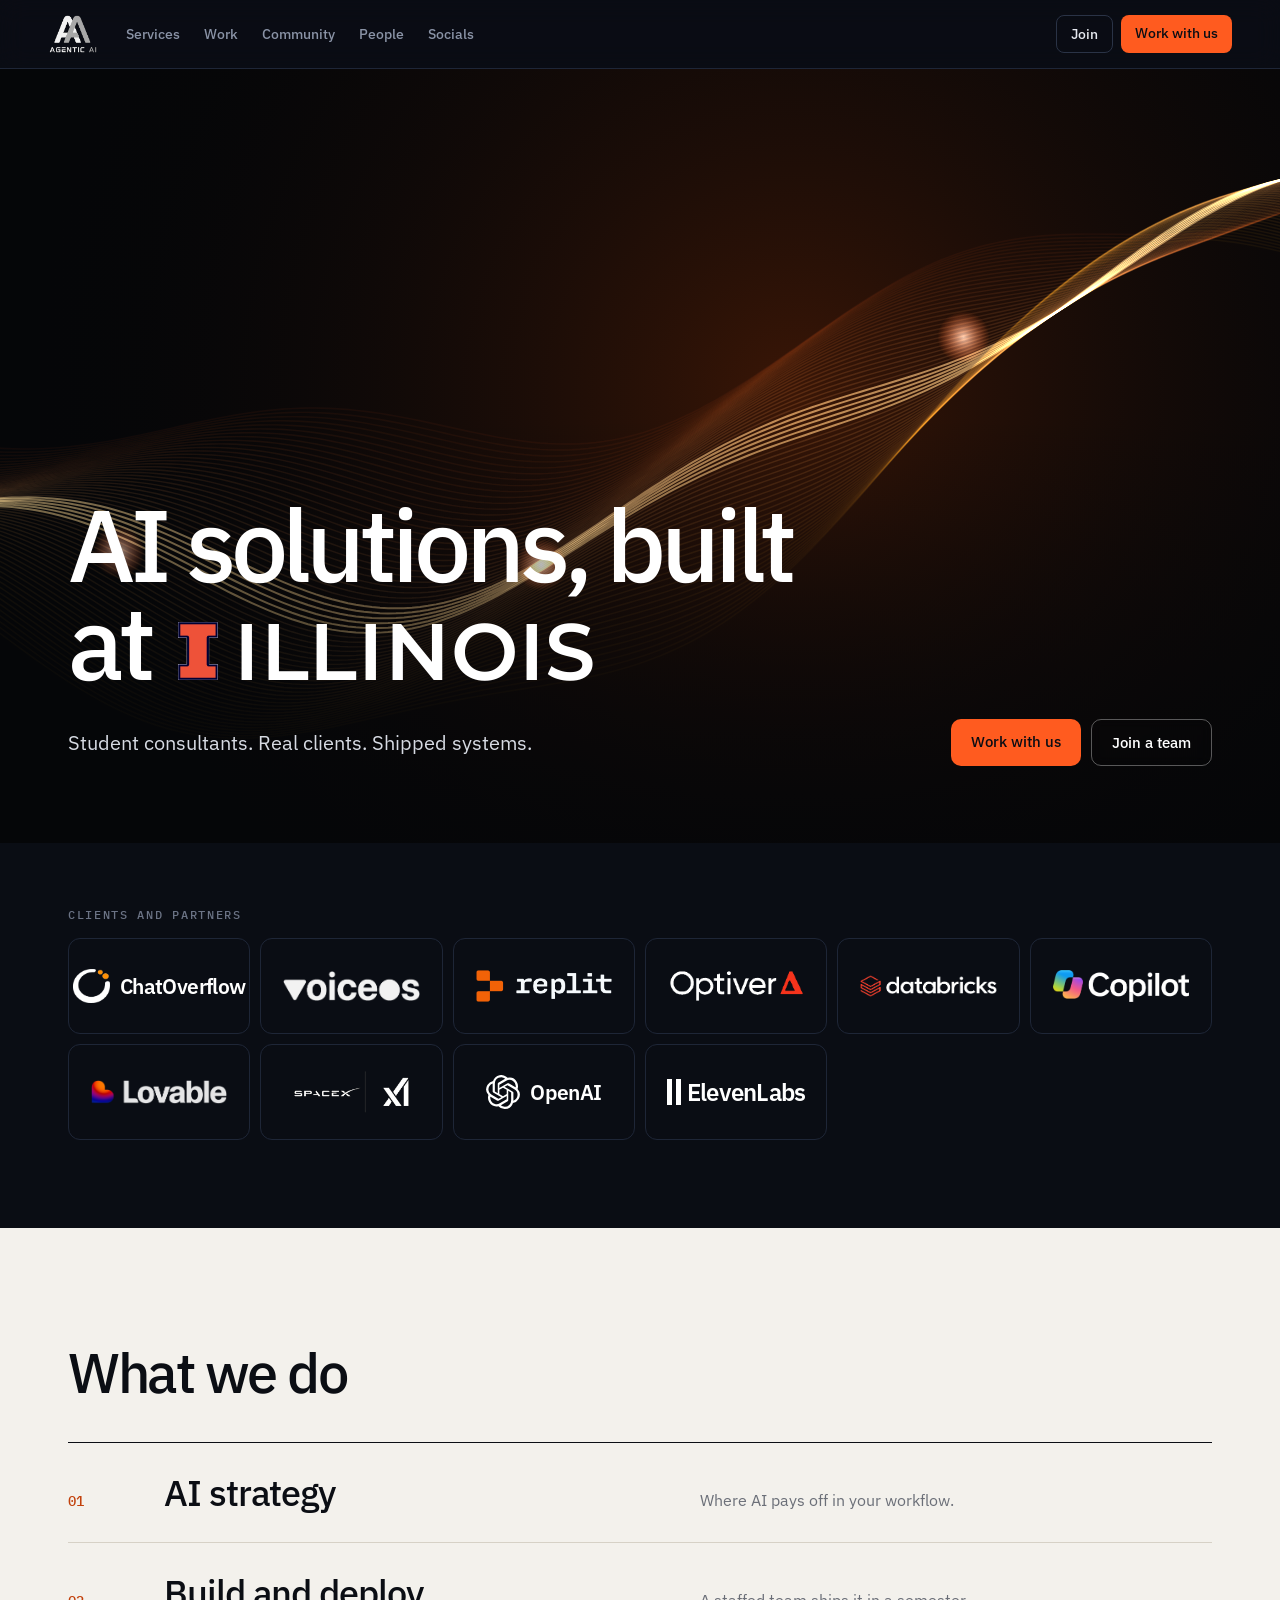
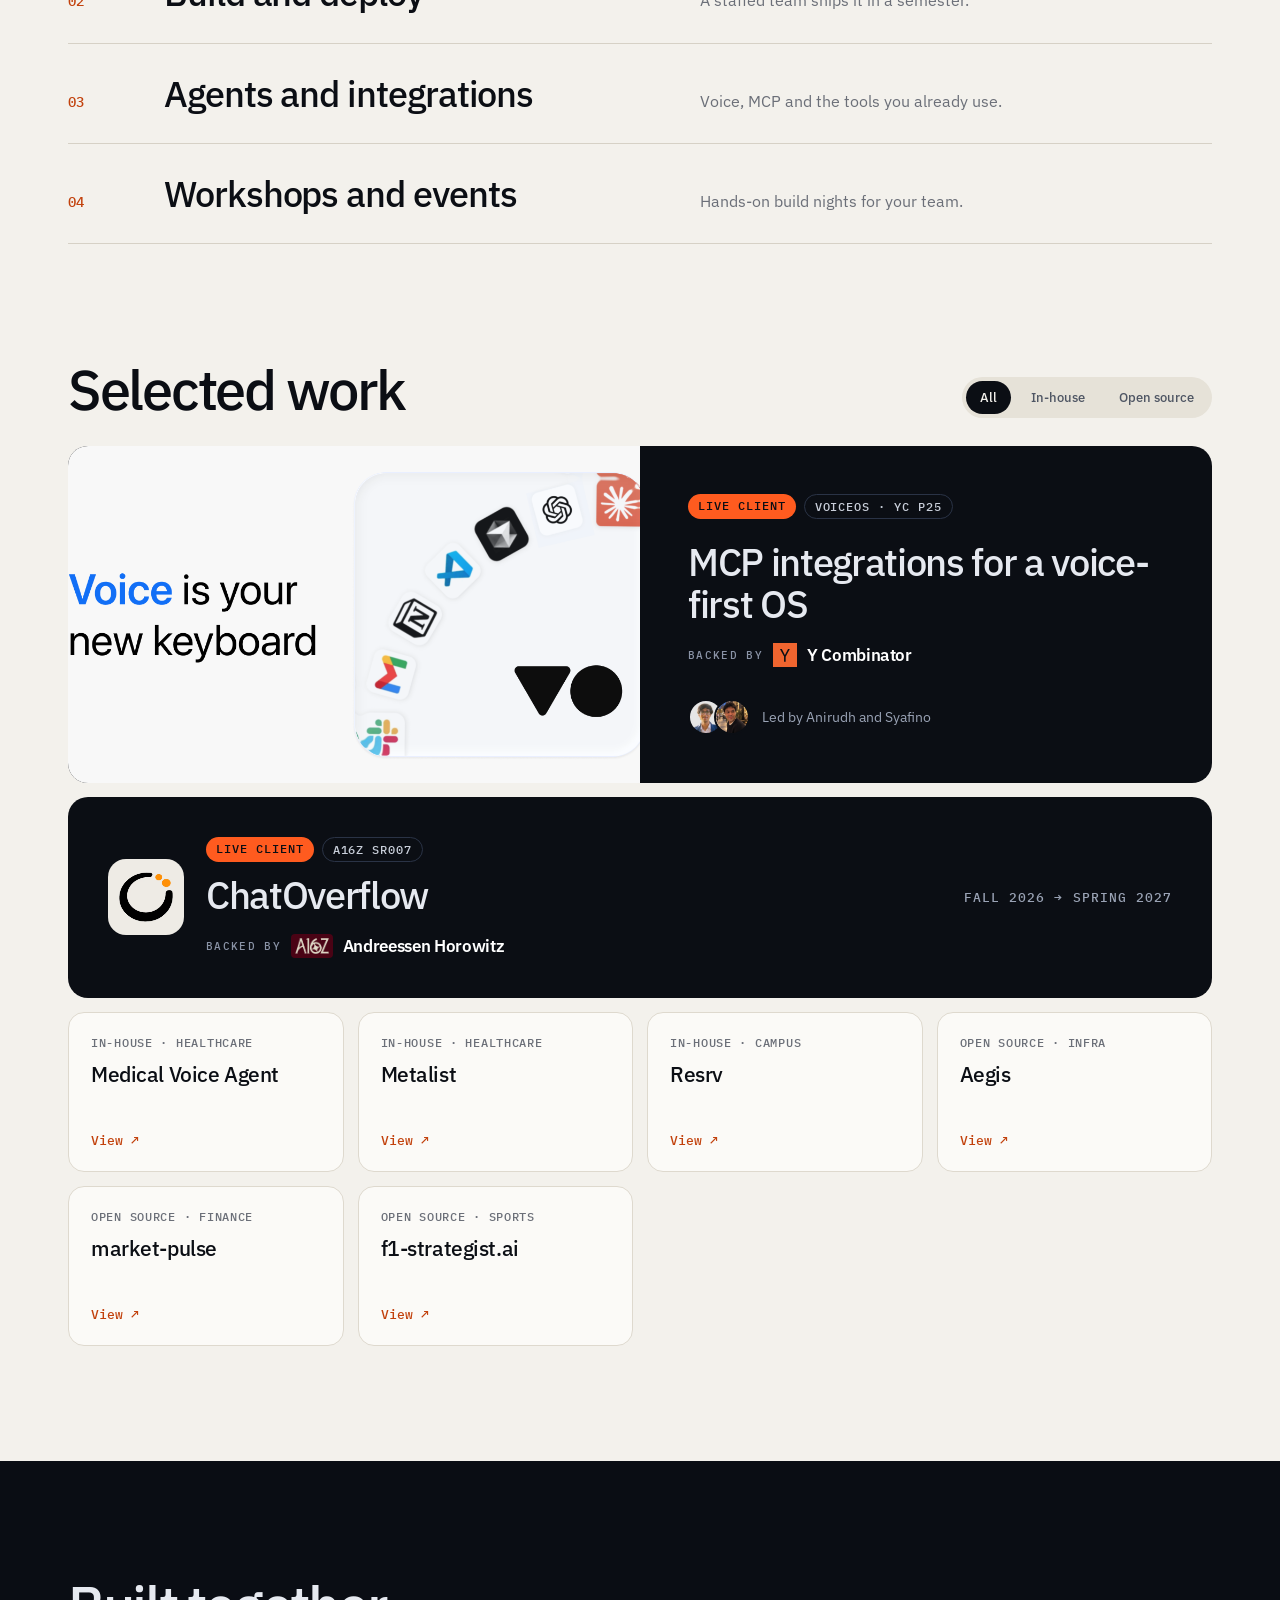
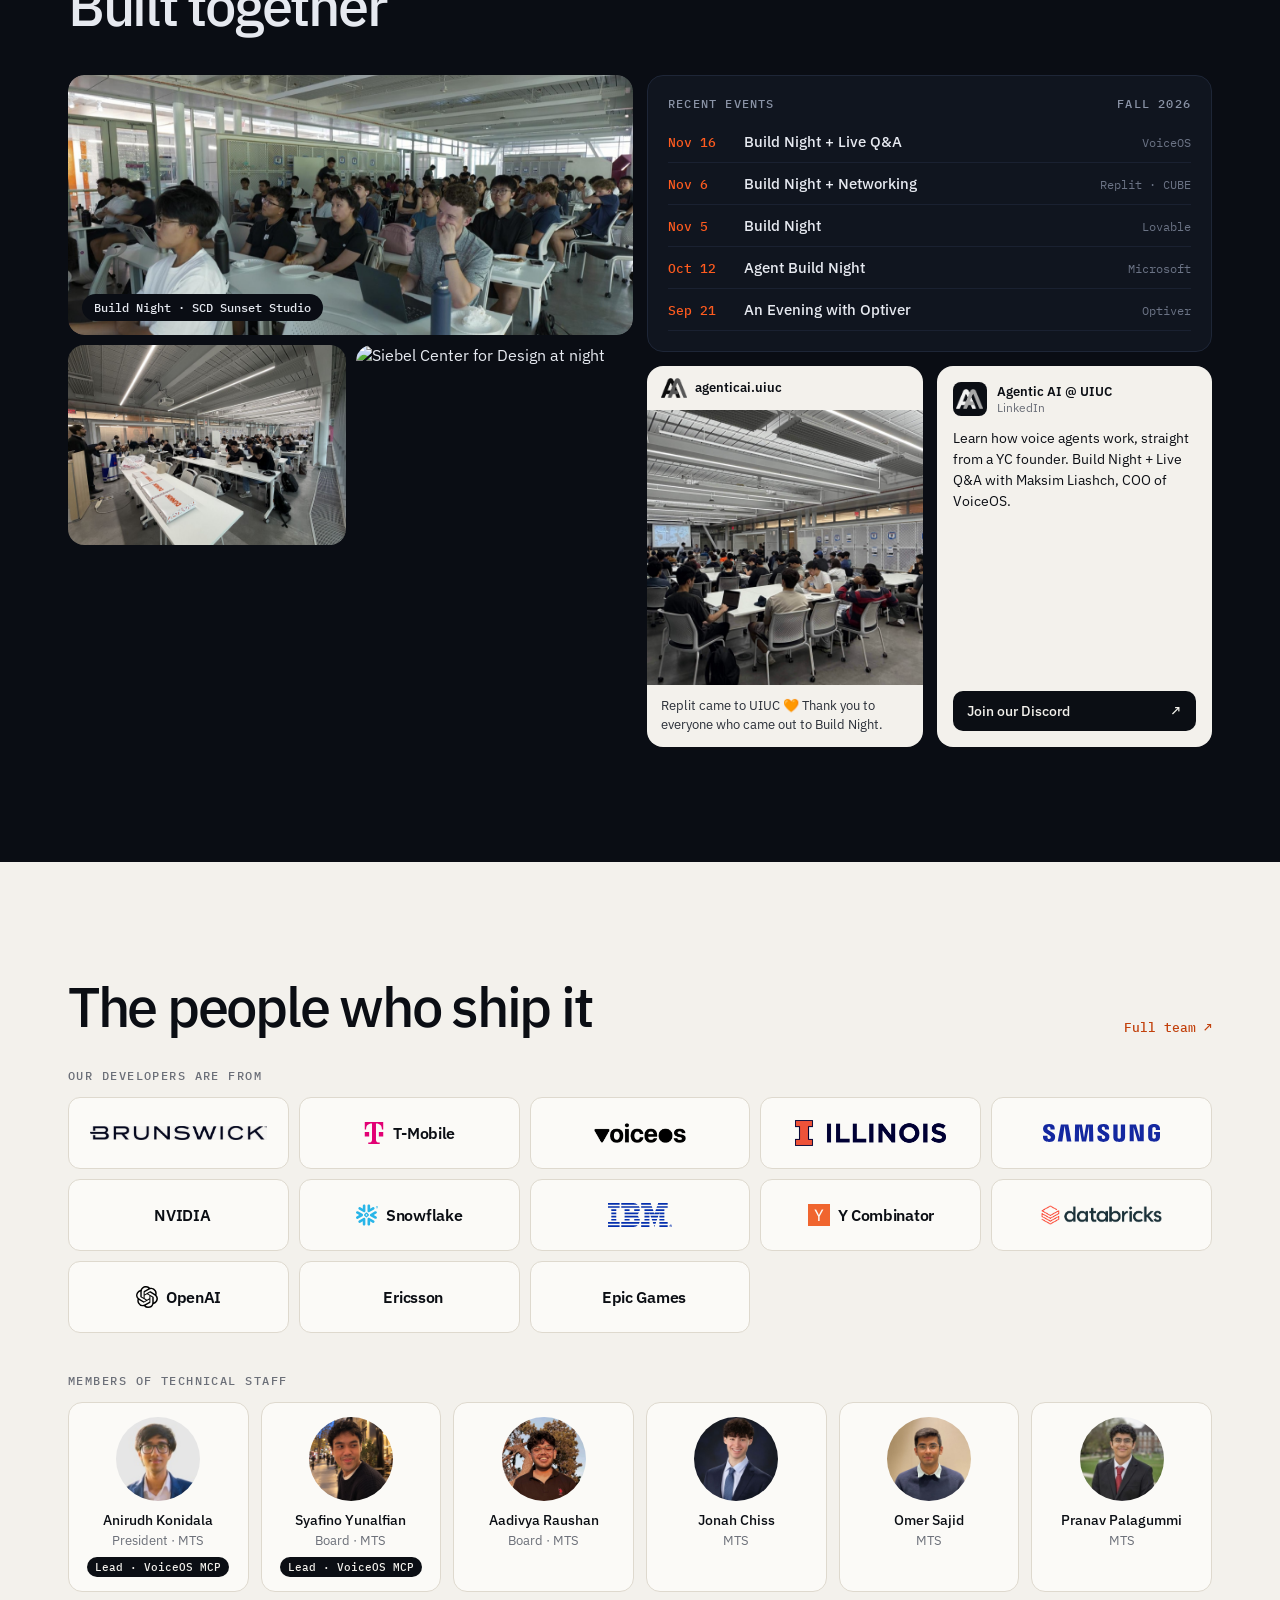
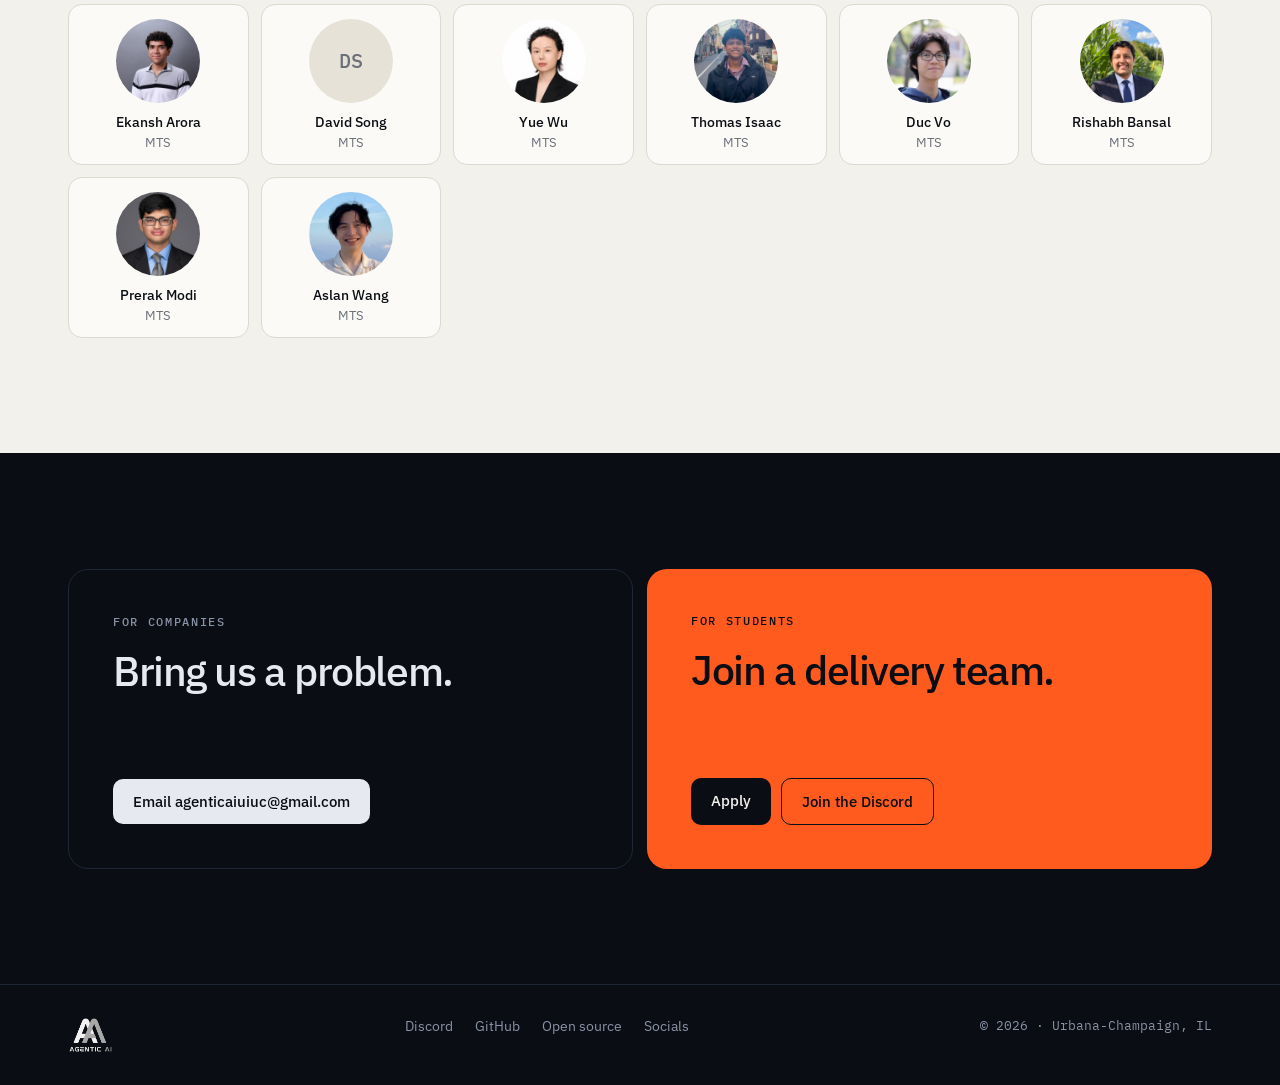
==== commit d25950b2: "Add "Backed by" YC and a16z logos to selected work cards Co-Authored-By: Claude Opus 5.5 <noreply@an" ====
--- a/index.html
+++ b/index.html
@@ -95,6 +95,7 @@
         <div>
           <div class="pills"><div class="pill pill-orange">LIVE CLIENT</div><div class="pill">VOICEOS · YC P25</div></div>
           <div class="feature-title">MCP integrations for a voice-first OS</div>
+          <div class="backer"><span class="backer-label">BACKED BY</span><img class="backer-yc" src="assets/devs/ycombinator.svg" alt=""><span class="backer-name">Y Combinator</span></div>
         </div>
         <div class="leads">
           <div class="avatars">
@@ -112,6 +113,7 @@
         <div>
           <div class="pills"><div class="pill pill-orange">LIVE CLIENT</div><div class="pill">A16Z SR007</div></div>
           <div class="feature-title client-title">ChatOverflow</div>
+          <div class="backer"><span class="backer-label">BACKED BY</span><img class="backer-a16z" src="assets/clients/a16z-mark.png" alt="a16z"><span class="backer-name">Andreessen Horowitz</span></div>
         </div>
       </div>
       <div class="client-term">FALL 2026 → SPRING 2027</div>
--- a/styles.css
+++ b/styles.css
@@ -549,3 +549,10 @@
 .social-link-open { margin-top: auto; padding-top: 18px; font: 500 13px var(--mono); color: var(--accent); }
 .topnav-links a[aria-current="page"] { color: var(--fg); }
 a.client-row:hover { color: var(--fg); }
+
+/* "backed by" investor line in the VoiceOS / ChatOverflow cards */
+.backer { margin-top: 18px; display: flex; align-items: center; gap: 10px; flex-wrap: wrap; }
+.backer-label { font: 500 11px var(--mono); letter-spacing: 0.12em; color: var(--dim-dark); }
+.backer-yc { height: 24px; width: auto; }
+.backer-name { font-size: 17px; font-weight: 600; letter-spacing: -0.02em; color: #FFFFFF; }
+.backer-a16z { height: 24px; width: auto; border-radius: 4px; }
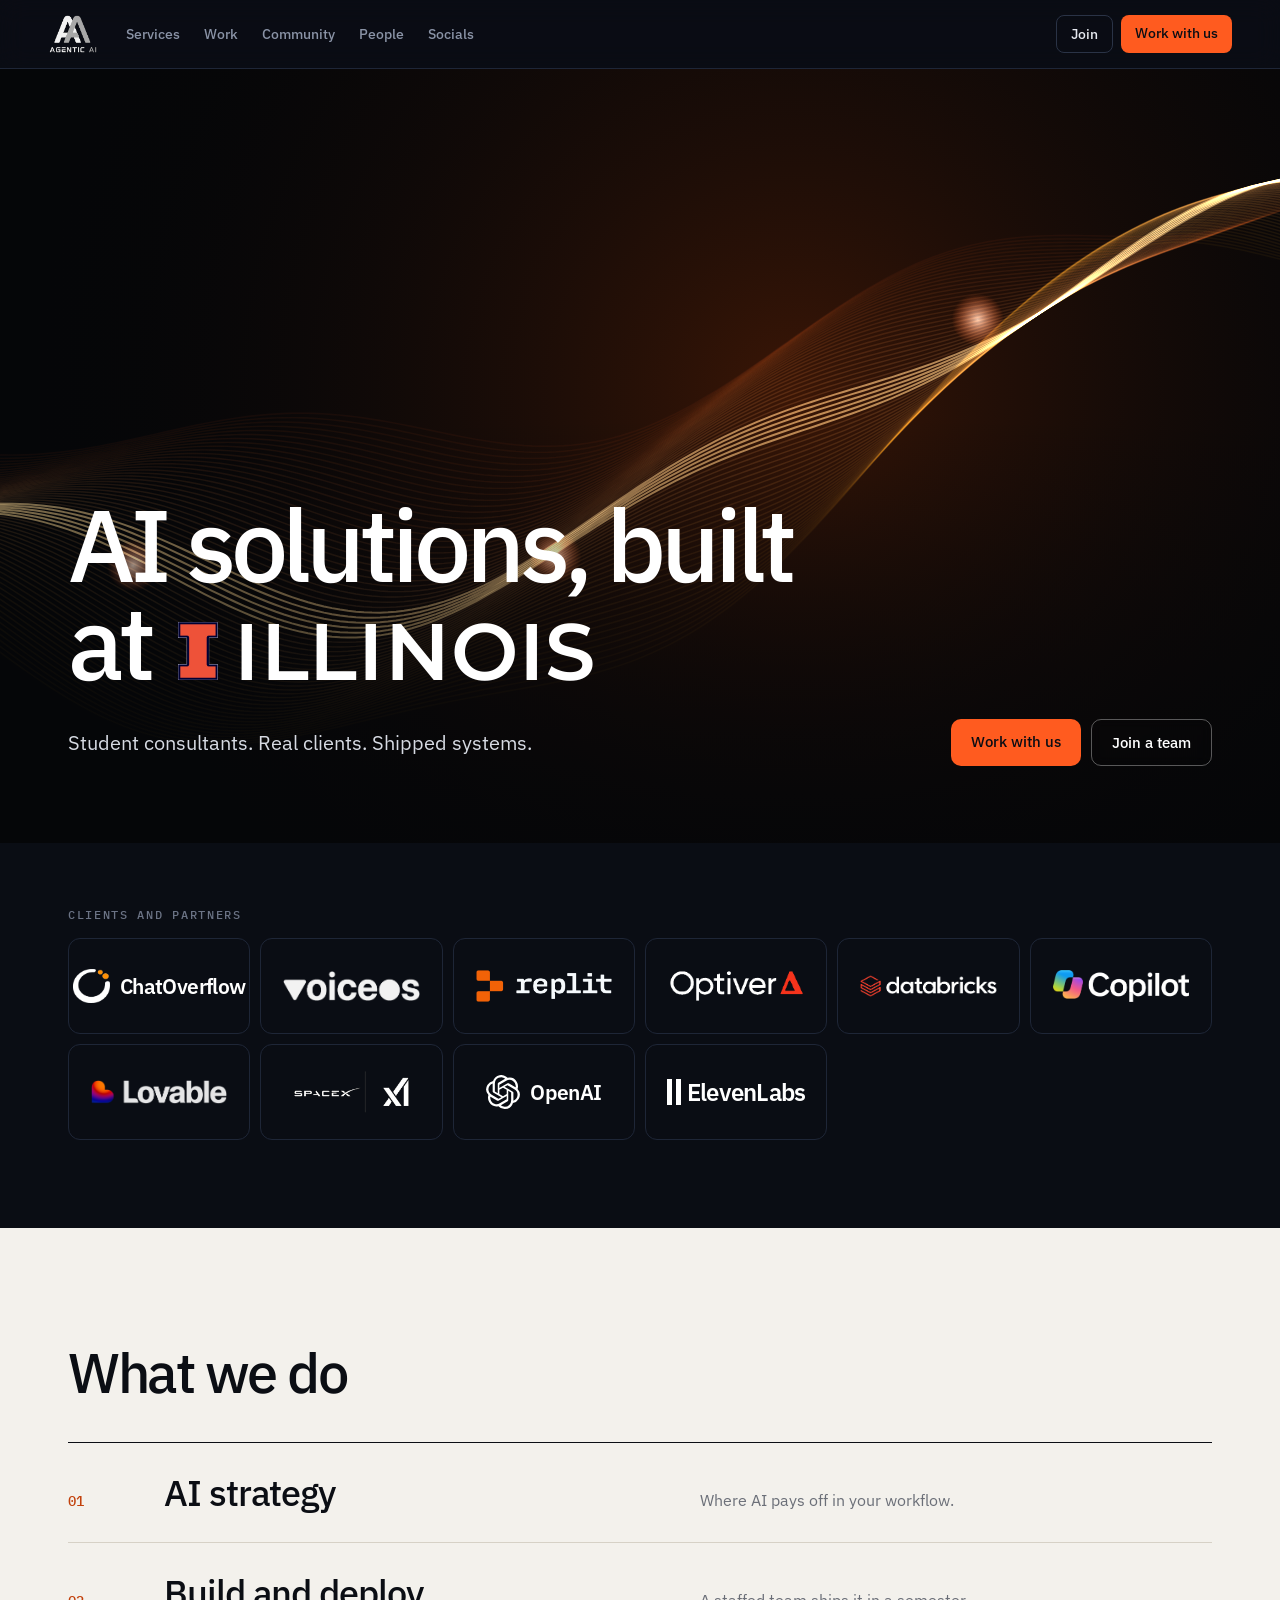
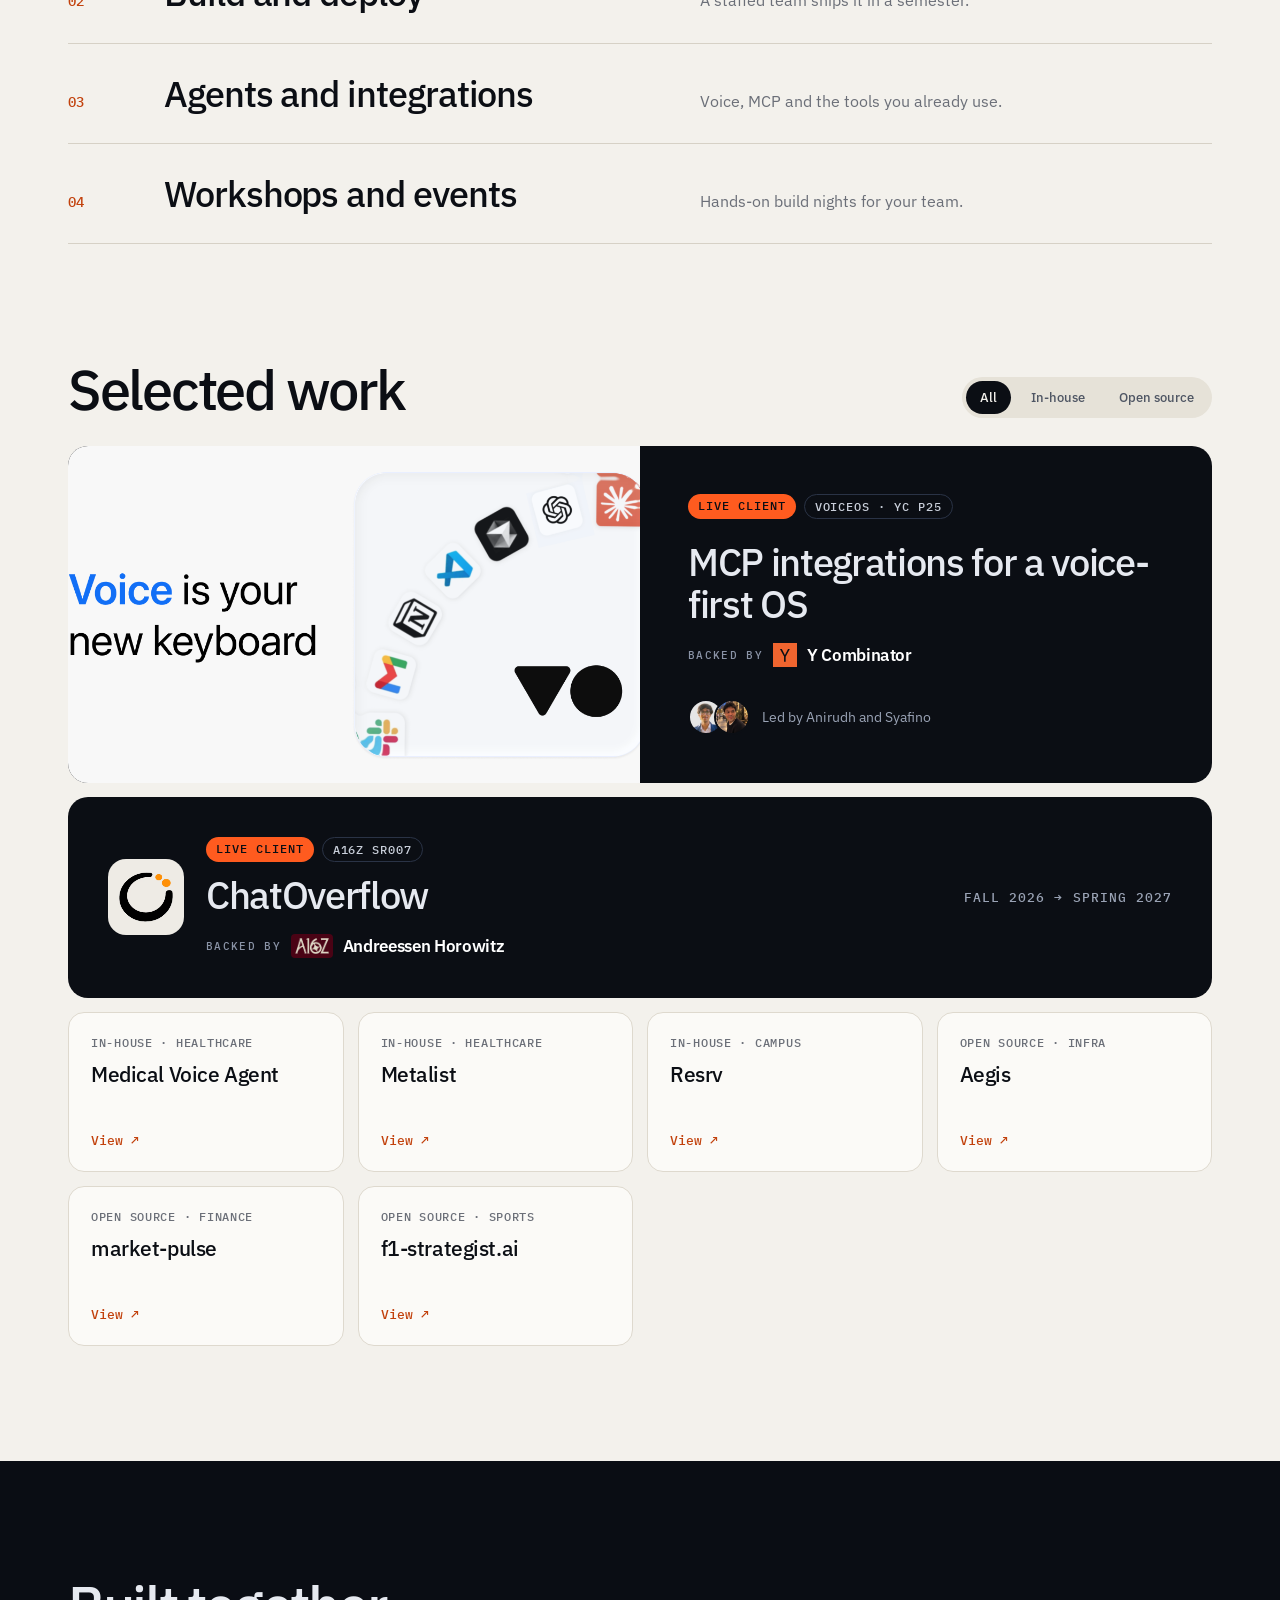
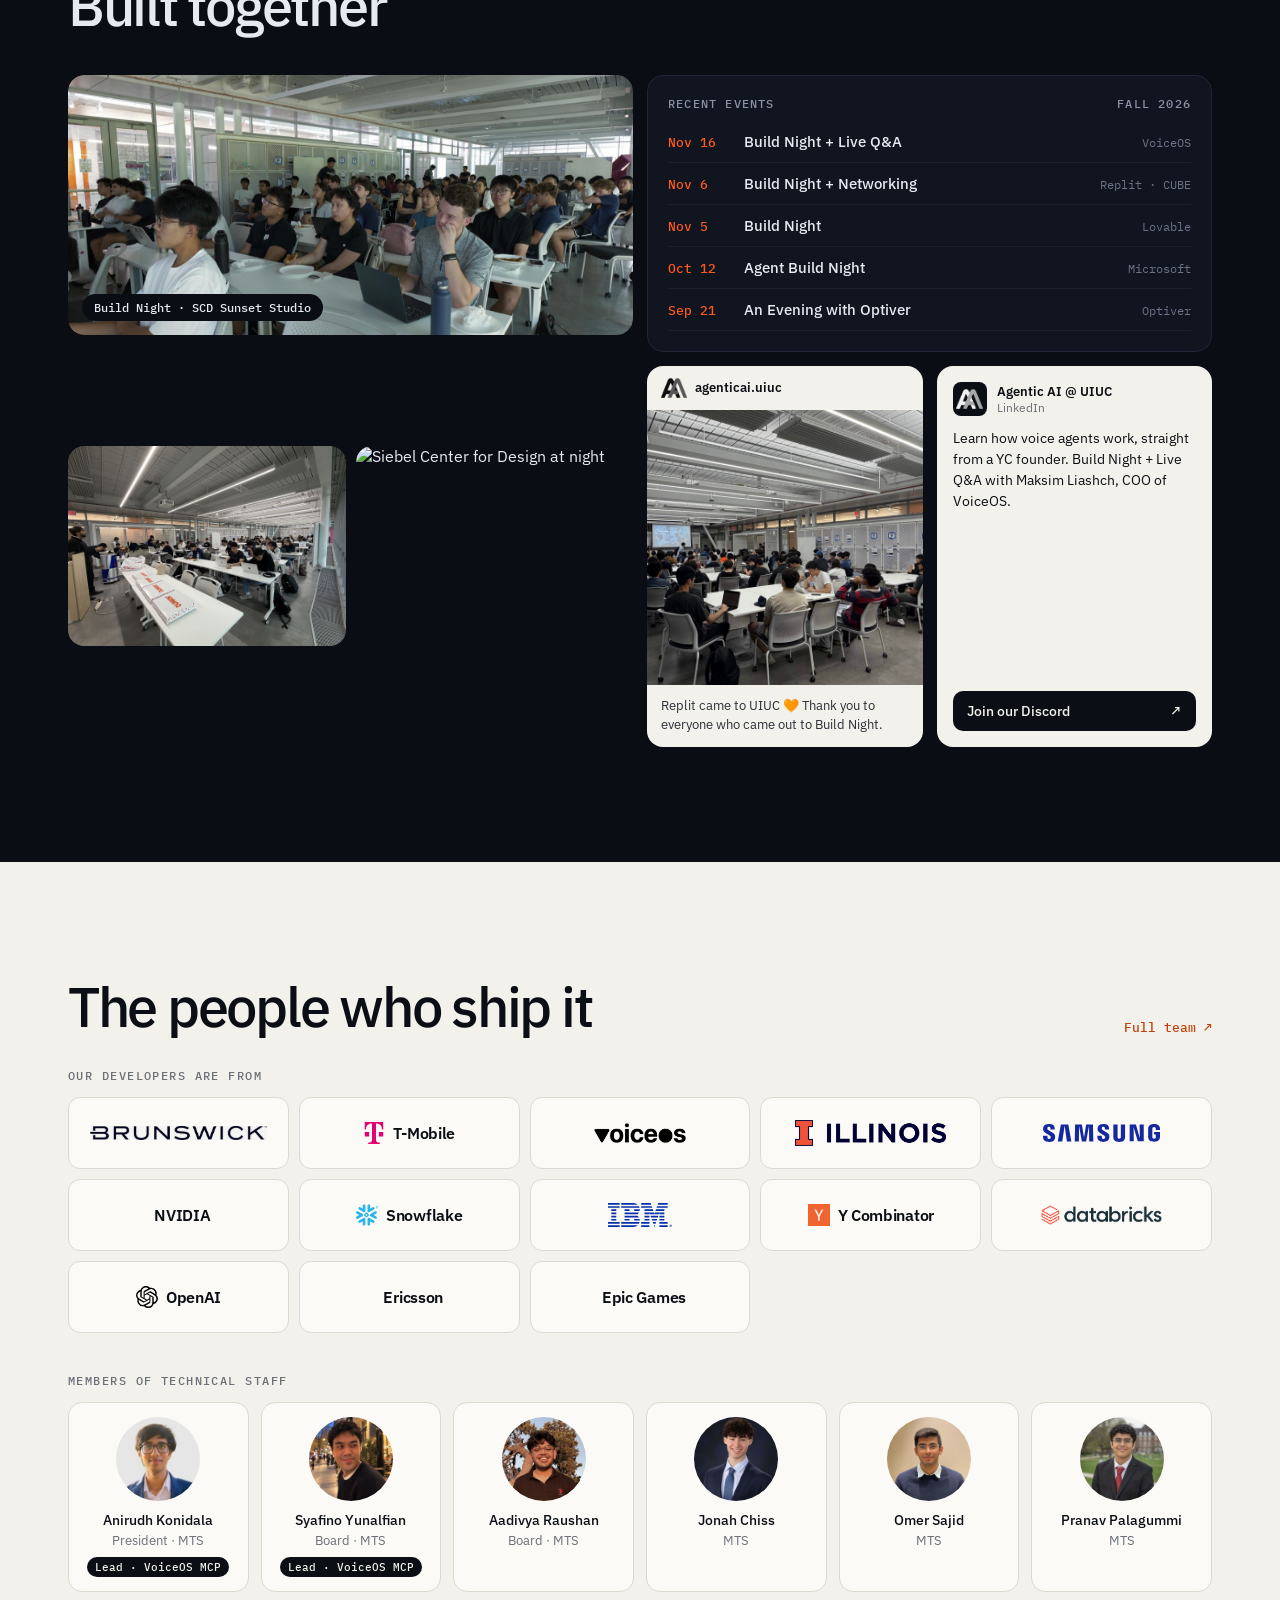
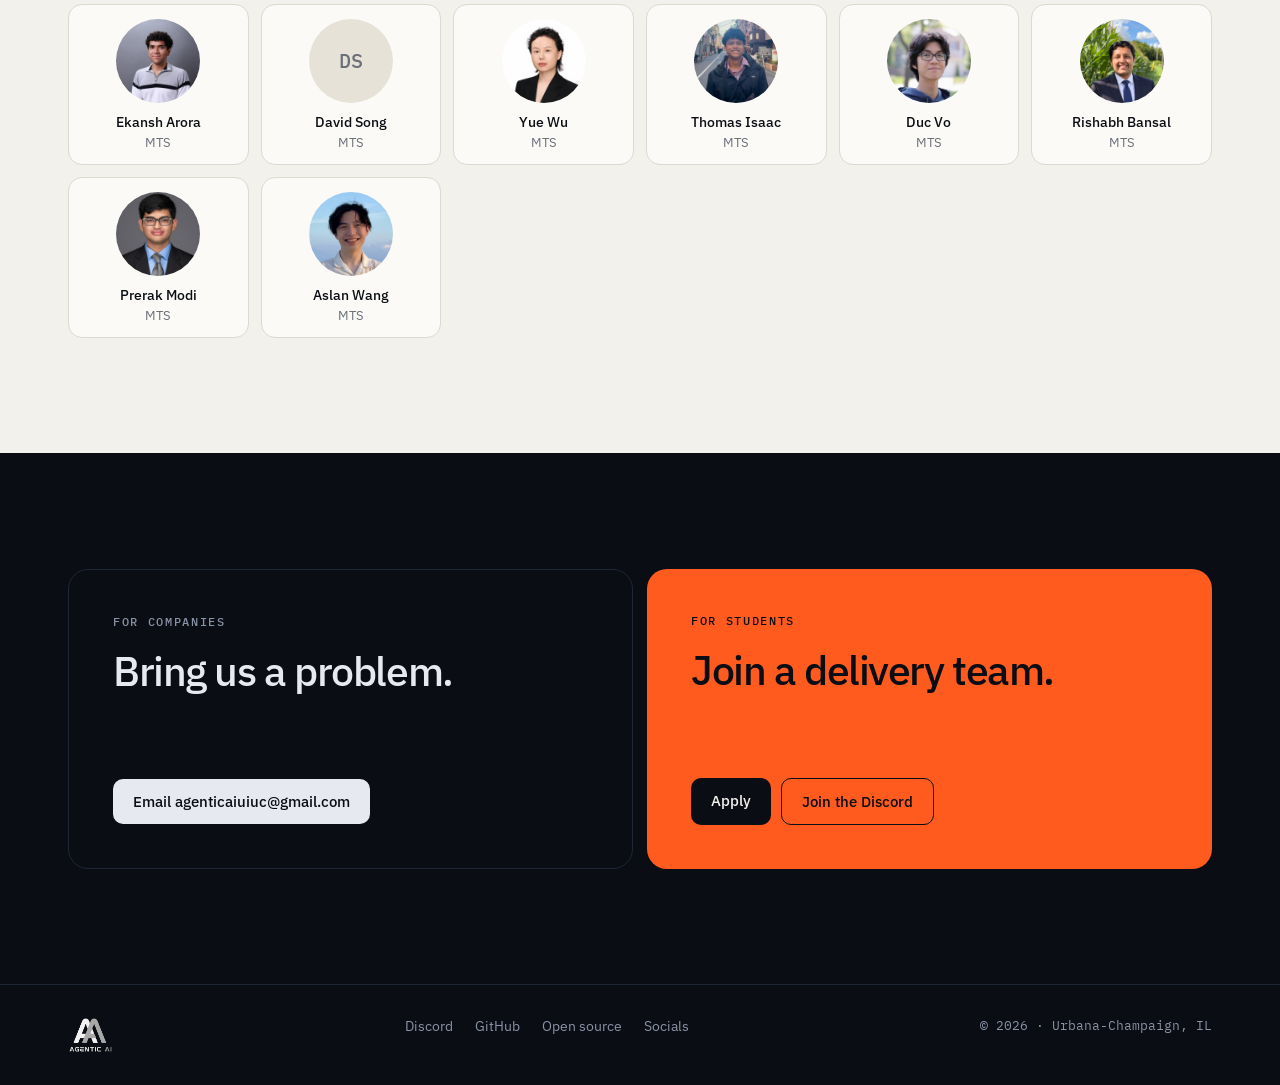
==== commit 067536ae: "Add Agentic AI favicon and apple-touch-icon to every page Co-Authored-By: Claude Opus 5.5 <noreply@a" ====
--- a/index.html
+++ b/index.html
@@ -8,6 +8,8 @@
 <link rel="preconnect" href="https://fonts.googleapis.com">
 <link rel="preconnect" href="https://fonts.gstatic.com" crossorigin>
 <link href="https://fonts.googleapis.com/css2?family=IBM+Plex+Mono:wght@400;500&family=IBM+Plex+Sans:wght@400;500;600&family=Montserrat:wght@600&display=swap" rel="stylesheet">
+<link rel="icon" type="image/png" href="assets/favicon.png">
+<link rel="apple-touch-icon" href="assets/apple-touch-icon.png">
 <link rel="stylesheet" href="styles.css">
 </head>
 <body class="home">
--- a/styles.css
+++ b/styles.css
@@ -418,9 +418,11 @@
 /* community */
 #community h2 { margin-bottom: 40px; }
 .community-grid { display: grid; grid-template-columns: repeat(auto-fit, minmax(min(100%, 520px), 1fr)); gap: 14px; }
-.gallery { display: grid; grid-template-columns: 1fr 1fr; grid-template-rows: 260px 200px; gap: 10px; }
-.gallery img { width: 100%; height: 100%; object-fit: cover; border-radius: 16px; }
+/* explicit px heights: Safari mis-sizes height:100% images inside fixed grid rows */
+.gallery { display: grid; grid-template-columns: 1fr 1fr; gap: 10px; align-items: start; }
+.gallery img { display: block; width: 100%; height: 200px; object-fit: cover; border-radius: 16px; }
 .gallery-main { grid-column: 1 / 3; position: relative; border-radius: 16px; overflow: hidden; }
+.gallery .gallery-main img { height: 260px; }
 .gallery-caption {
   position: absolute; left: 14px; bottom: 14px; background: var(--bg); border-radius: 100px;
   padding: 6px 12px; font: 500 12px var(--mono); color: var(--fg); white-space: nowrap;
@@ -556,3 +558,13 @@
 .backer-yc { height: 24px; width: auto; }
 .backer-name { font-size: 17px; font-weight: 600; letter-spacing: -0.02em; color: #FFFFFF; }
 .backer-a16z { height: 24px; width: auto; border-radius: 4px; }
+/* phones: logo + buttons on one row, nav links as a single scrollable row below */
+@media (max-width: 760px) {
+  .topnav { flex-wrap: wrap; row-gap: 10px; column-gap: 12px; padding-top: 10px; padding-bottom: 10px; }
+  .topnav-logo img { height: 32px; }
+  .topnav .button-row { margin-left: auto; }
+  .topnav-links { order: 3; flex-basis: 100%; flex-wrap: nowrap; overflow-x: auto; gap: 20px; white-space: nowrap; scrollbar-width: none; }
+  .topnav-links::-webkit-scrollbar { display: none; }
+  .gallery img { height: 150px; }
+  .gallery .gallery-main img { height: 210px; }
+}
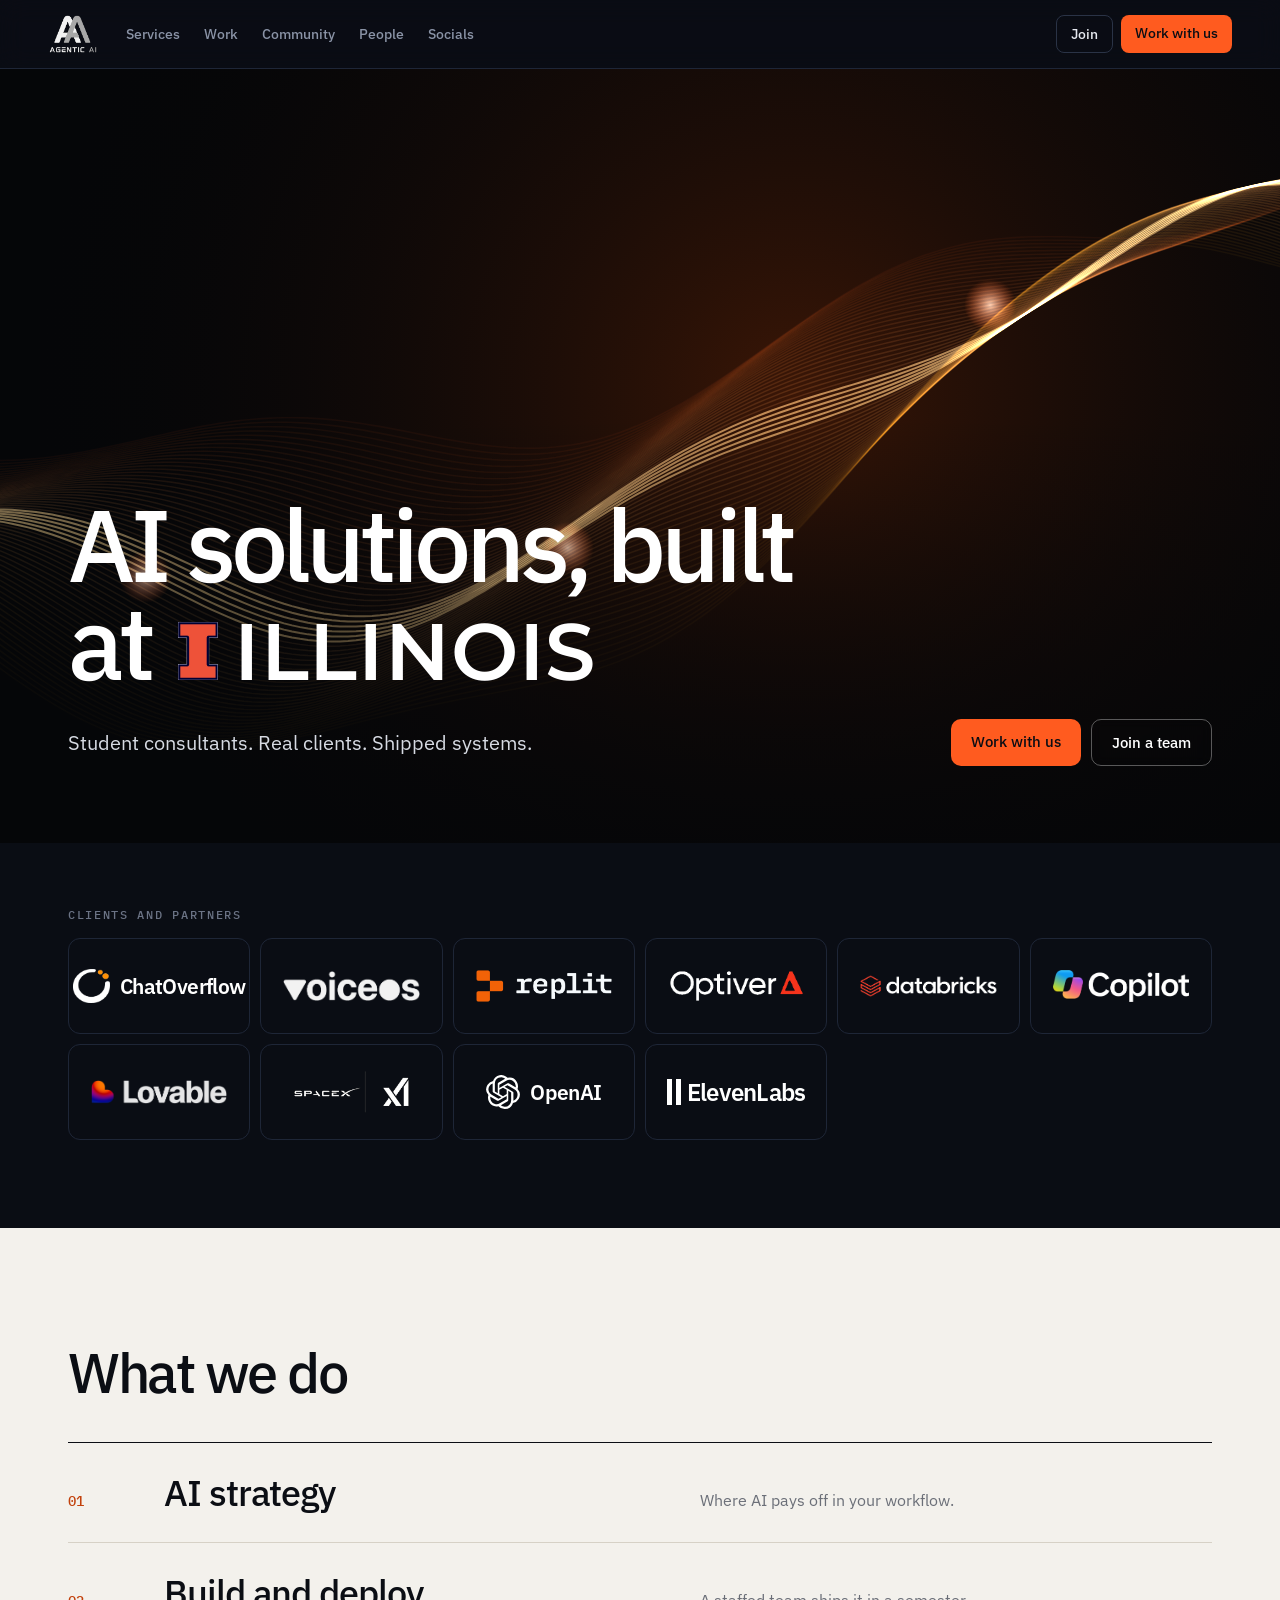
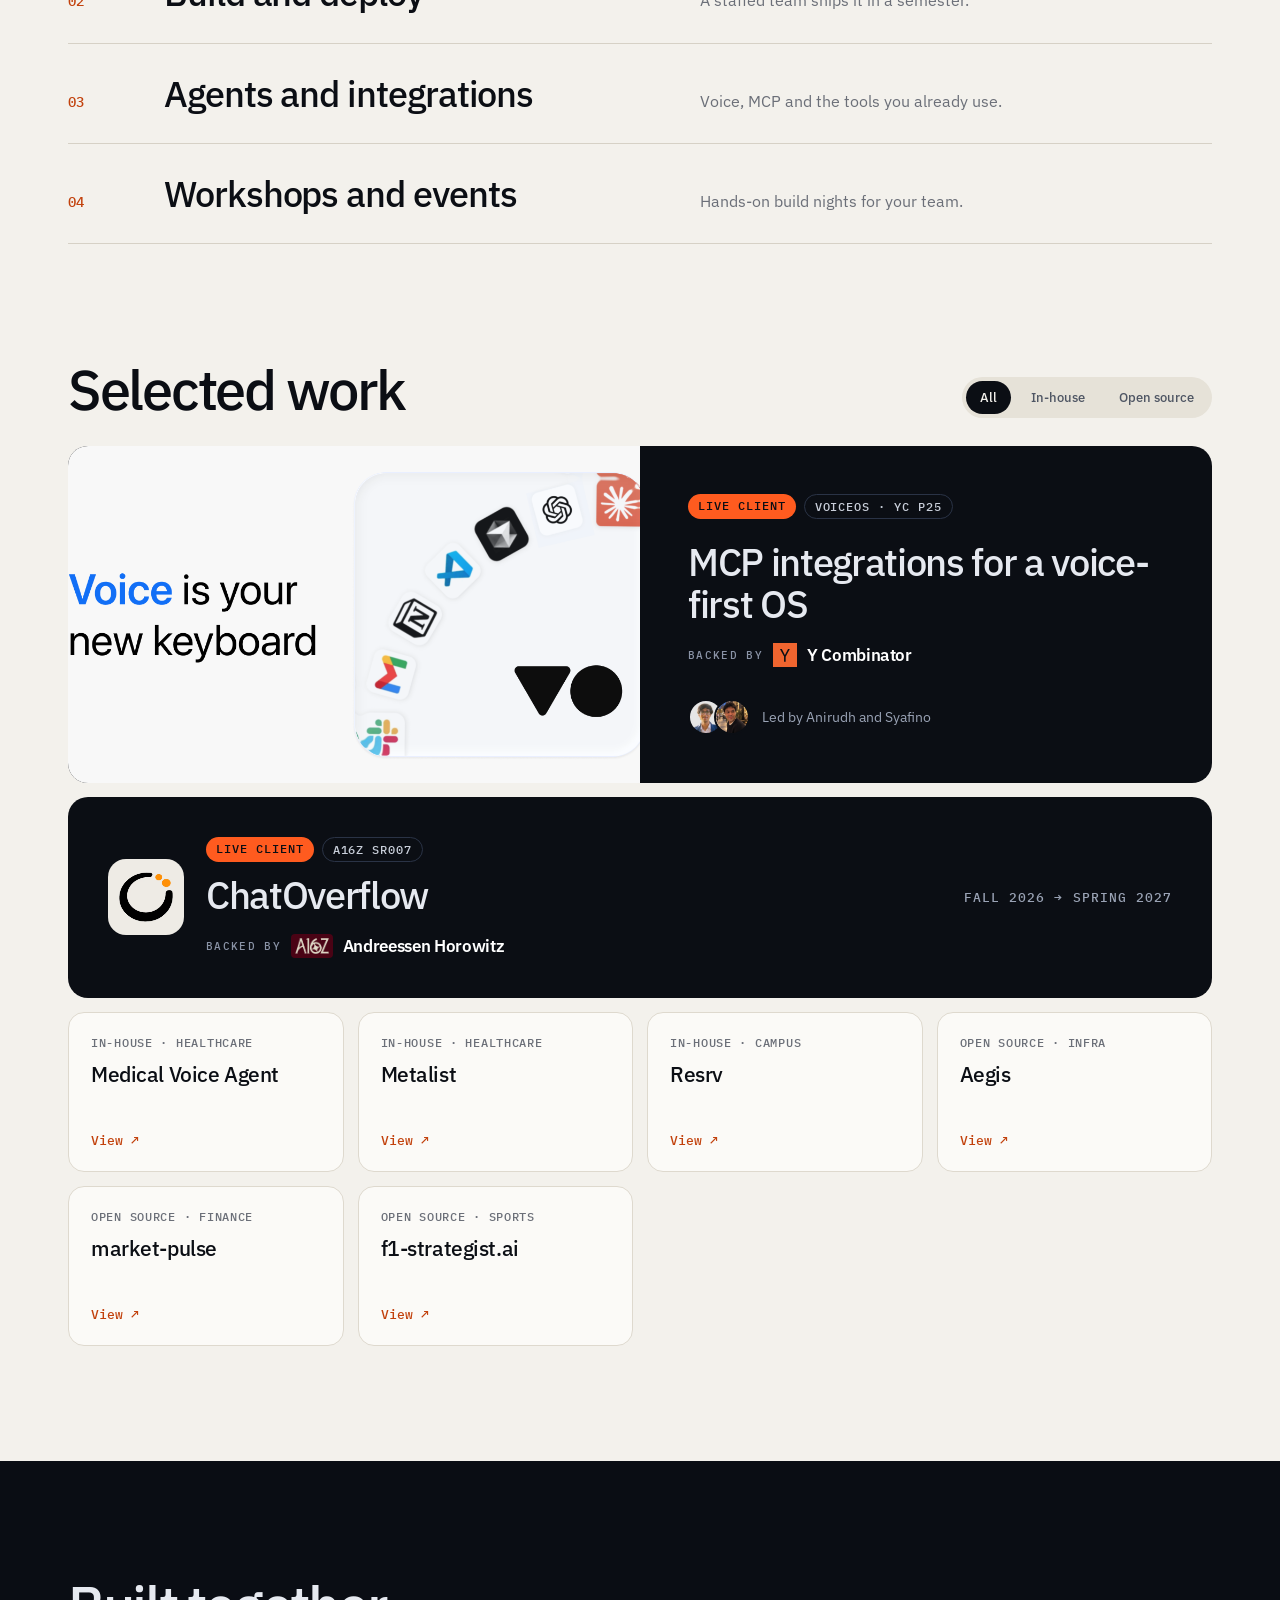
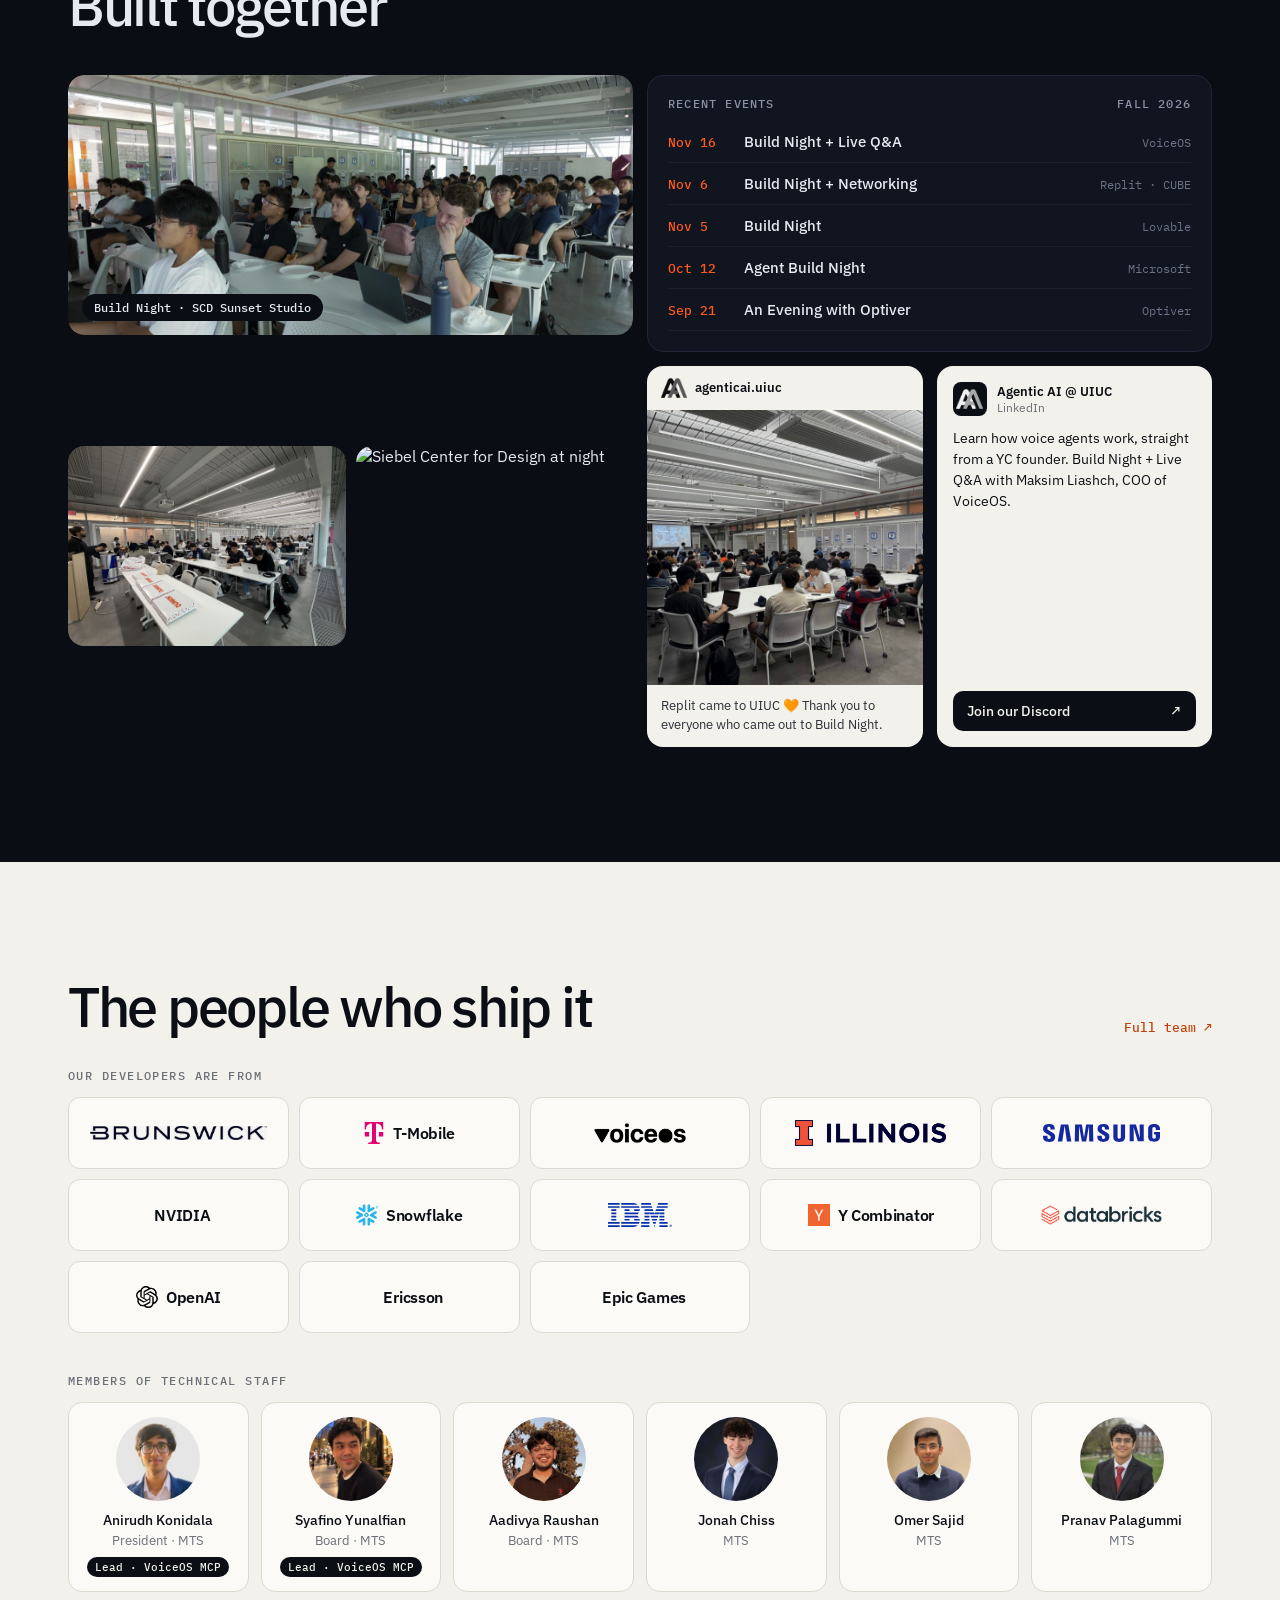
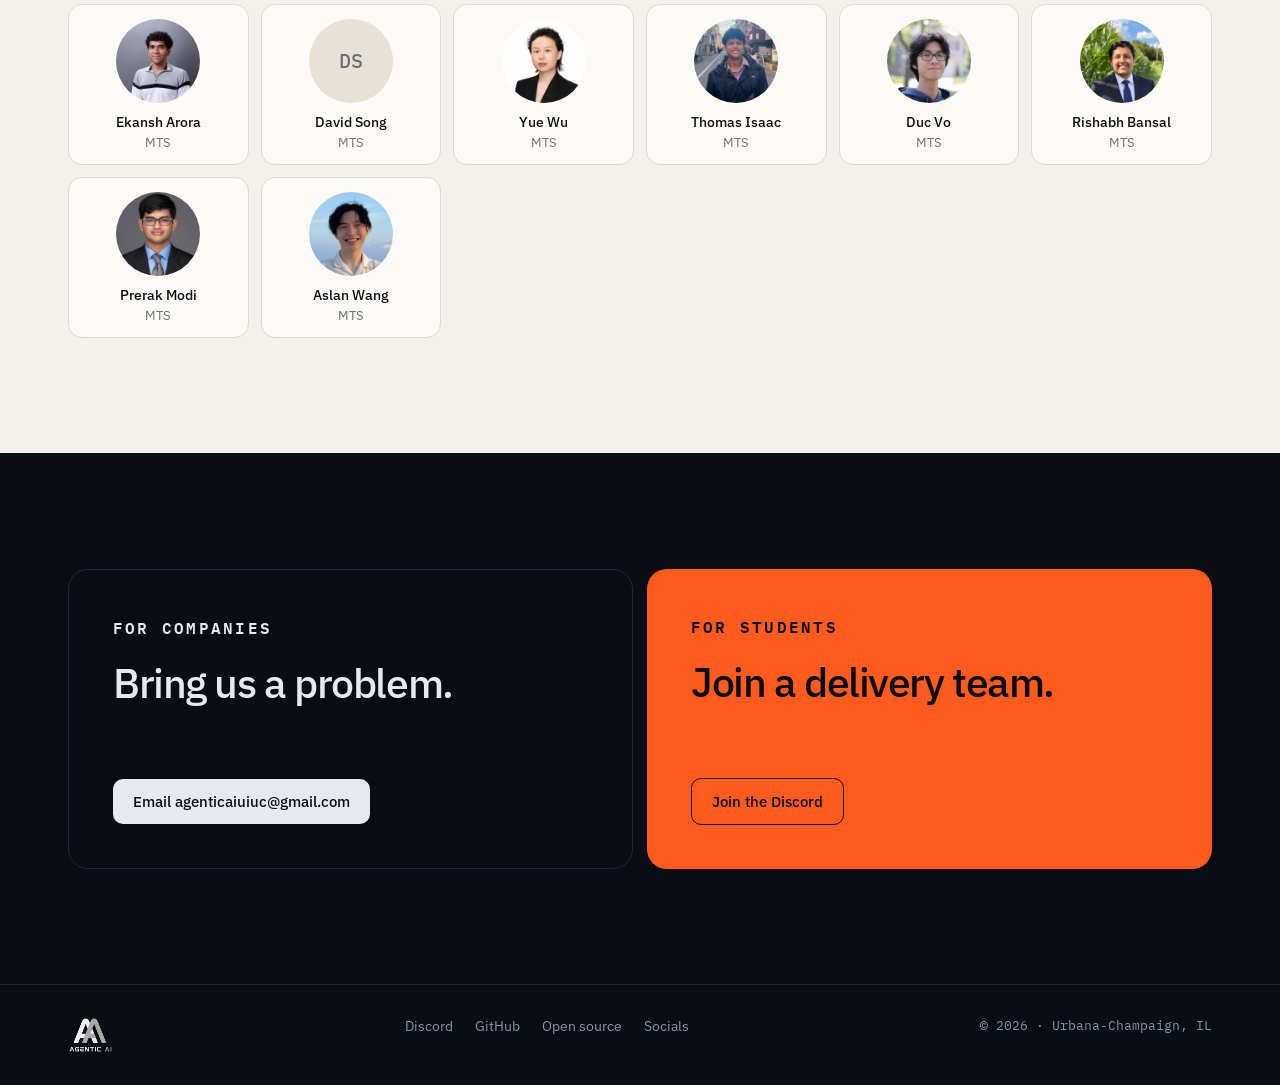
==== commit 8f20e01e: "Remove Apply button, emphasize For companies / For students labels Co-Authored-By: Claude Opus 5.5 <" ====
--- a/index.html
+++ b/index.html
@@ -7,7 +7,7 @@
 <meta name="description" content="Student AI consultants at the University of Illinois. Real clients, shipped systems, and weekly build nights.">
 <link rel="preconnect" href="https://fonts.googleapis.com">
 <link rel="preconnect" href="https://fonts.gstatic.com" crossorigin>
-<link href="https://fonts.googleapis.com/css2?family=IBM+Plex+Mono:wght@400;500&family=IBM+Plex+Sans:wght@400;500;600&family=Montserrat:wght@600&display=swap" rel="stylesheet">
+<link href="https://fonts.googleapis.com/css2?family=IBM+Plex+Mono:wght@400;500;600&family=IBM+Plex+Sans:wght@400;500;600&family=Montserrat:wght@600&display=swap" rel="stylesheet">
 <link rel="icon" type="image/png" href="assets/favicon.png">
 <link rel="apple-touch-icon" href="assets/apple-touch-icon.png">
 <link rel="stylesheet" href="styles.css">
@@ -239,8 +239,6 @@
       <div class="eyebrow">FOR STUDENTS</div>
       <div class="door-title">Join a delivery team.</div>
       <div class="button-row">
-        <!-- placeholder link: point at the real application -->
-        <a class="button button-ink" href="#">Apply</a>
         <a class="button button-outline-ink" href="https://discord.gg/PyGcv3VufB" target="_blank" rel="noopener">Join the Discord</a>
       </div>
     </div>
--- a/styles.css
+++ b/styles.css
@@ -568,3 +568,7 @@
   .gallery img { height: 150px; }
   .gallery .gallery-main img { height: 210px; }
 }
+
+/* emphasize the "for companies / for students" labels */
+.door .eyebrow { font-size: 16px; font-weight: 600; color: var(--fg); }
+.door-orange .eyebrow { color: var(--bg); }
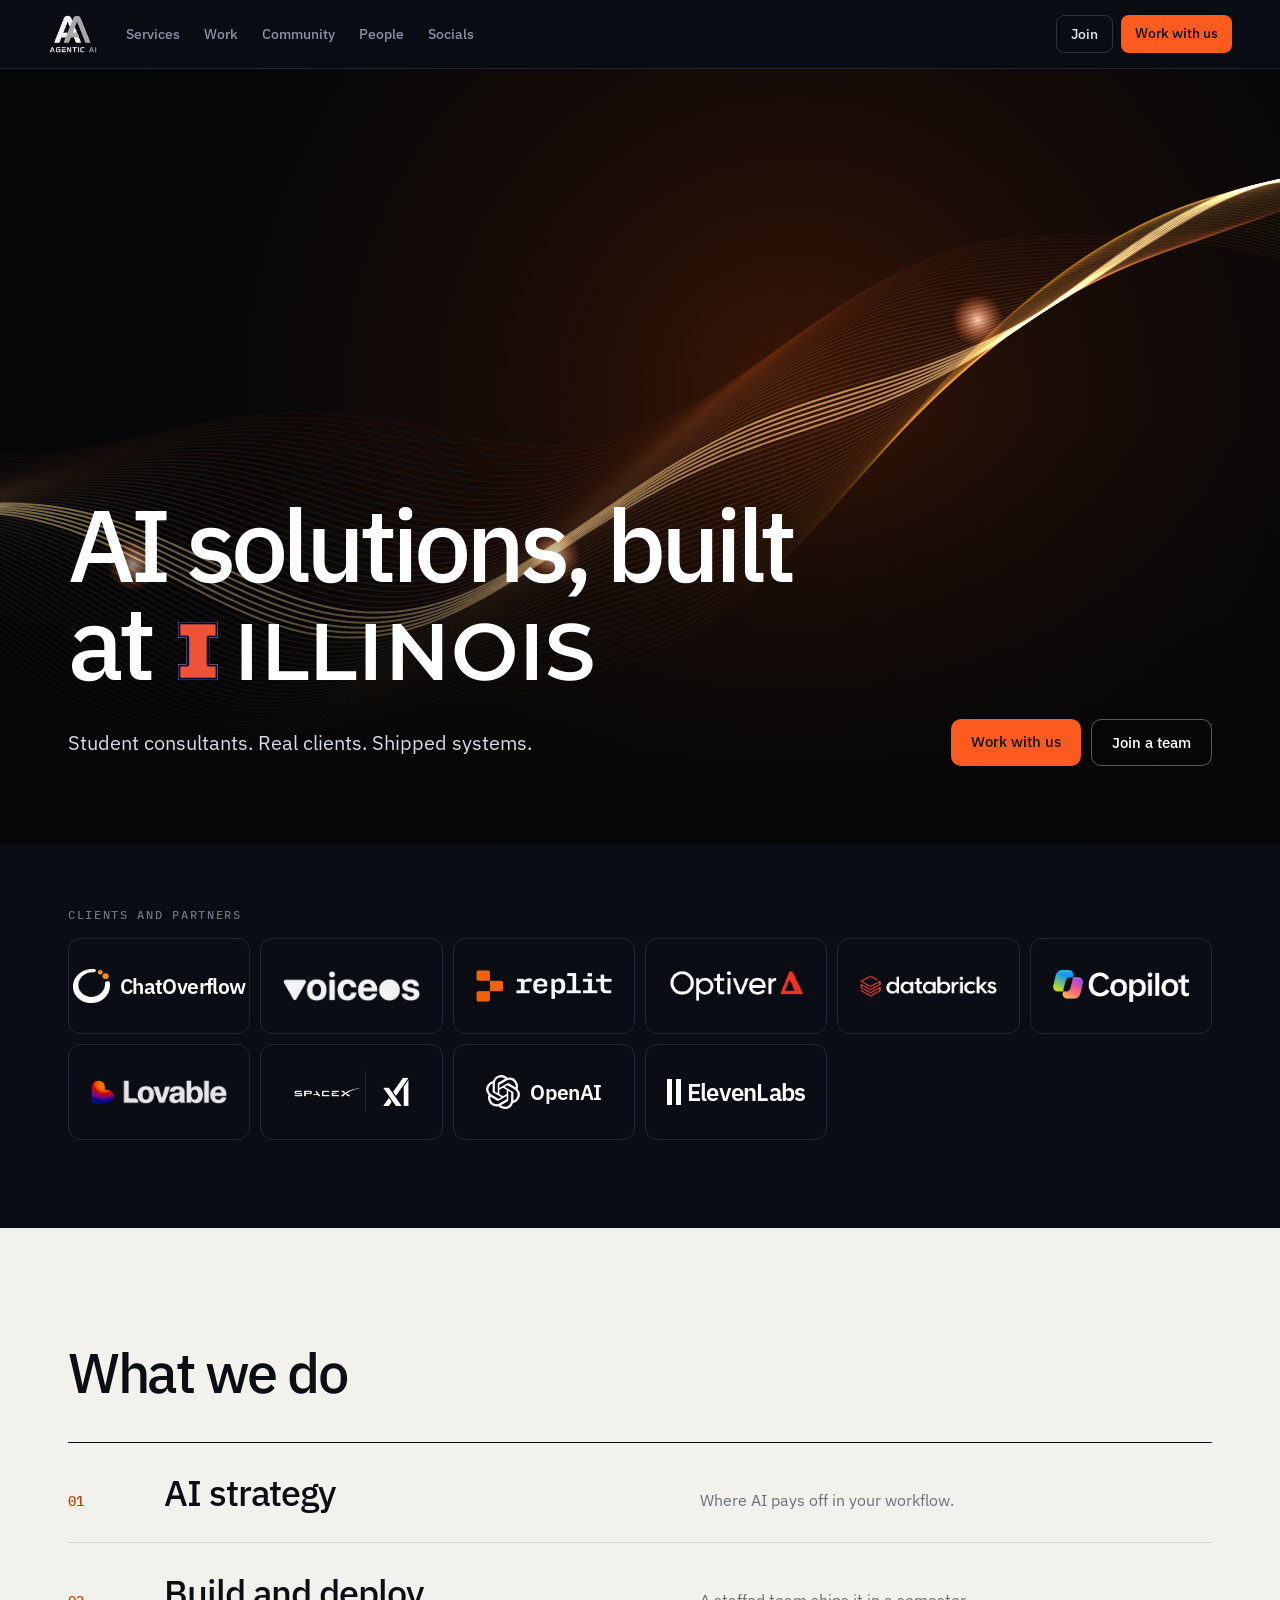
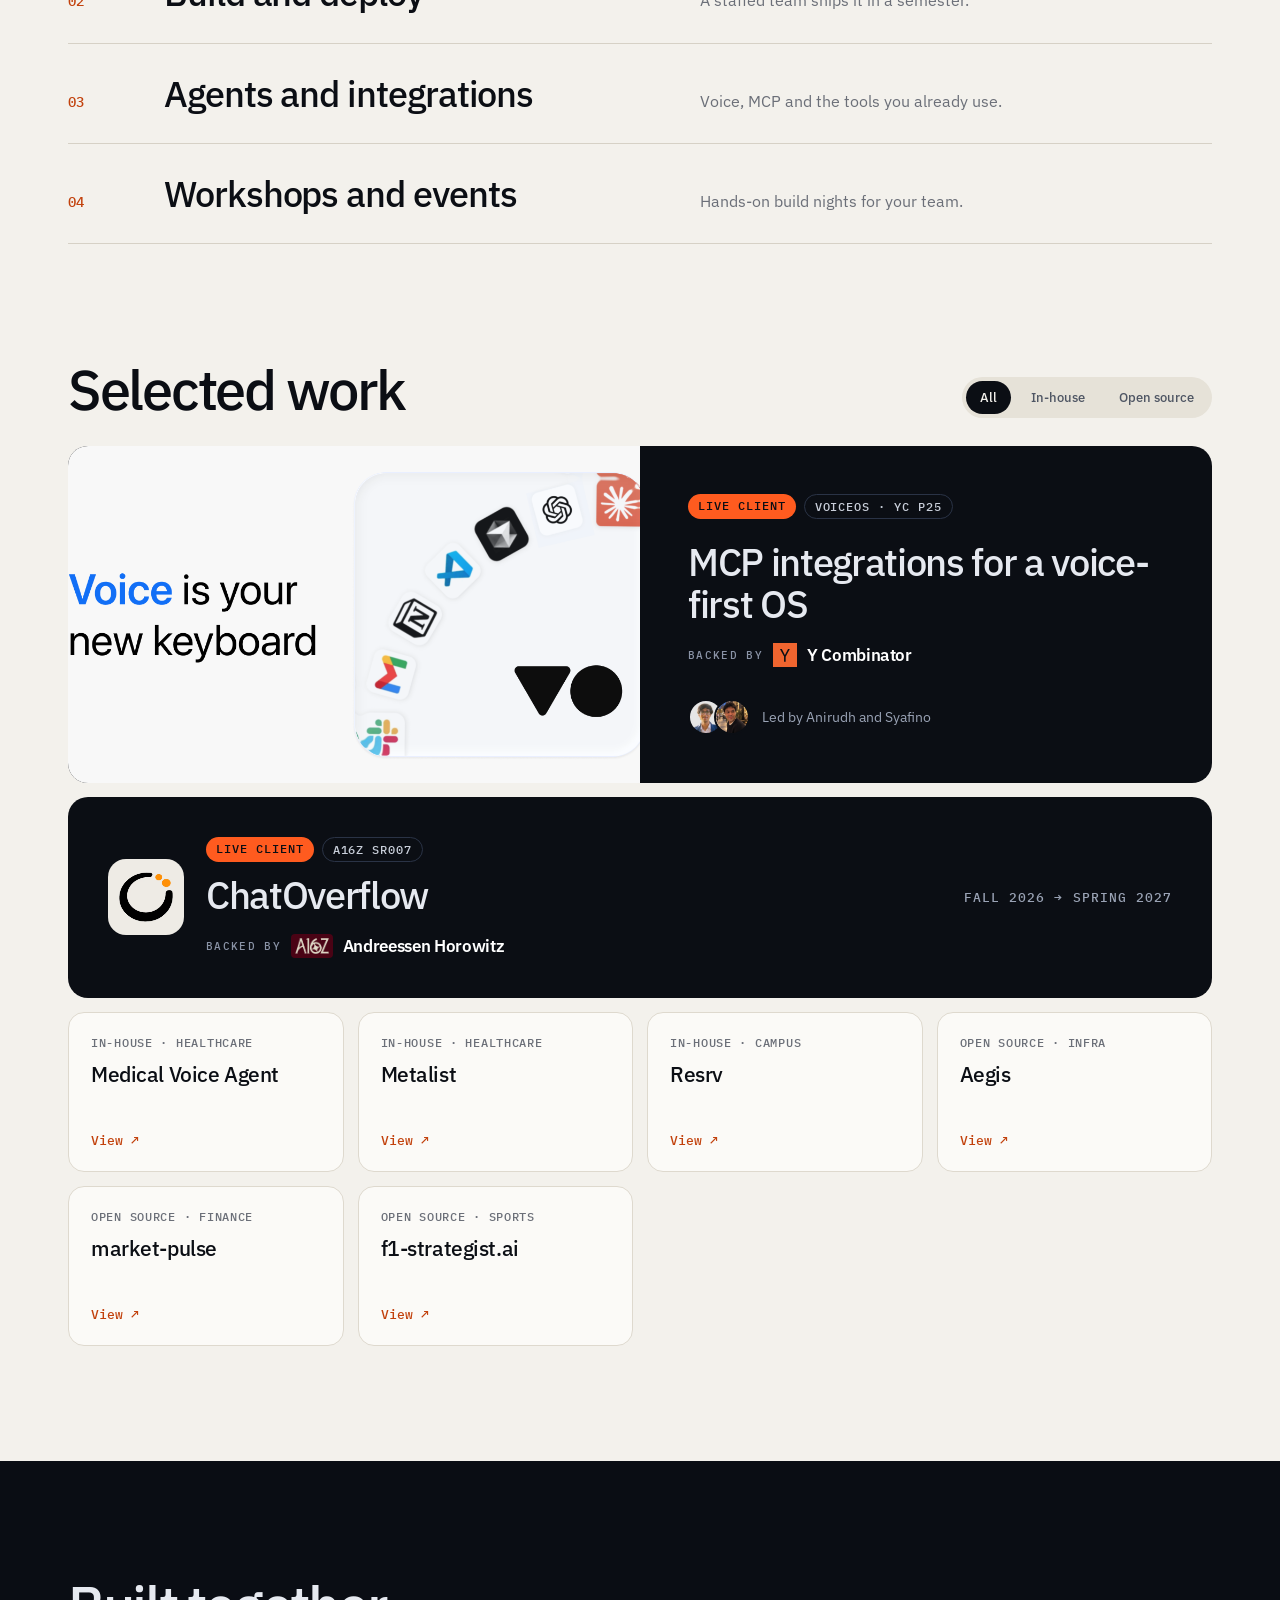
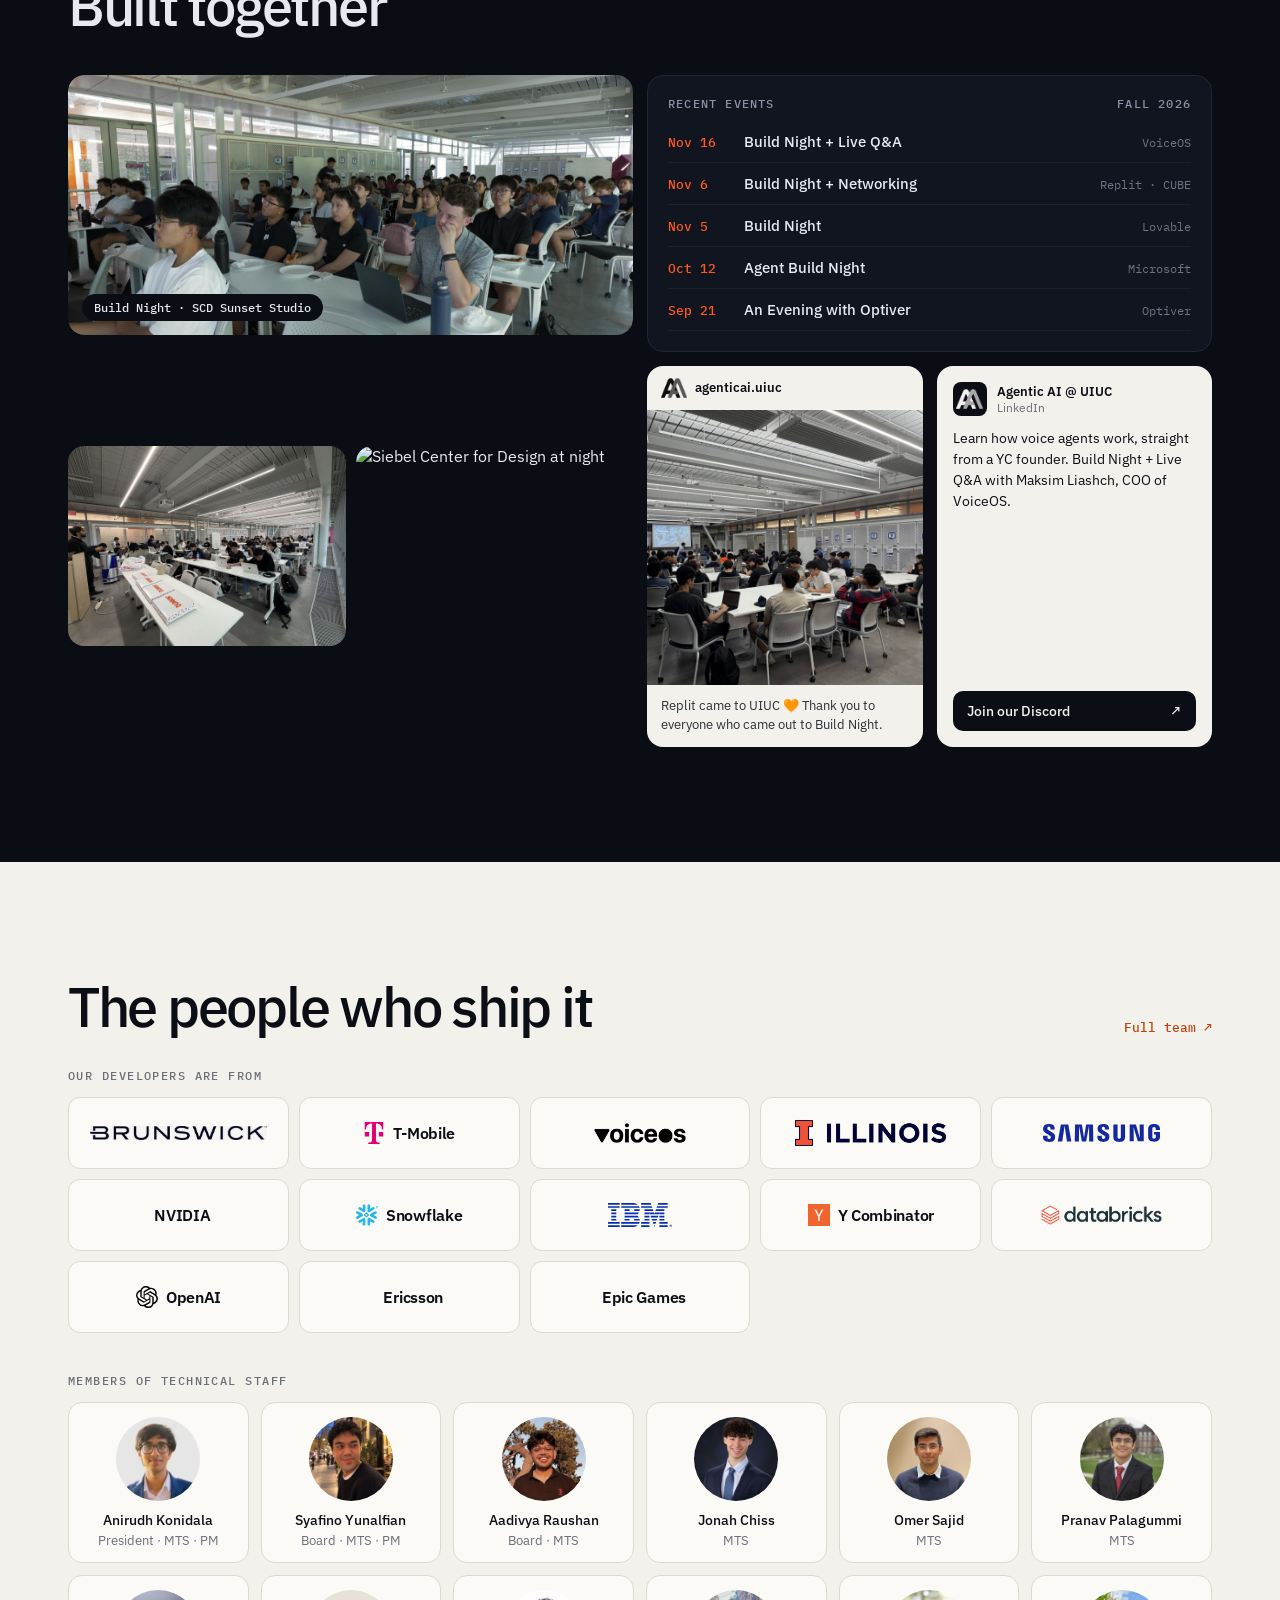
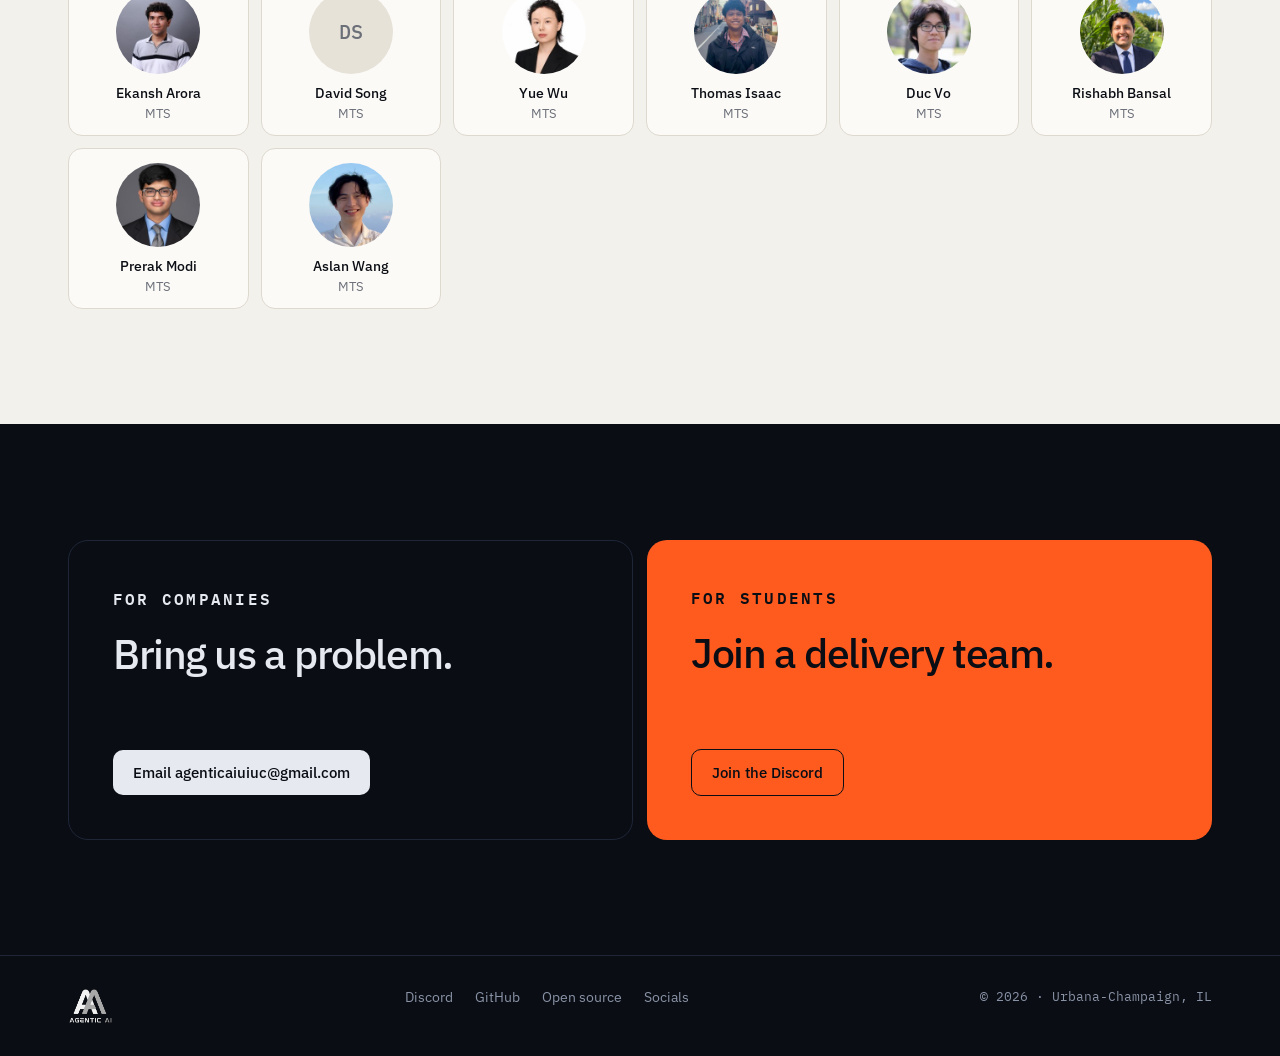
==== commit 3b3b103c: "Replace VoiceOS lead pills with PM in role line Co-Authored-By: Claude Opus 5.5 <noreply@anthropic.c" ====
--- a/index.html
+++ b/index.html
@@ -202,11 +202,11 @@
     <div class="staff-grid">
       <a class="board-card" href="https://www.linkedin.com/in/anirudh-konidala/" target="_blank" rel="noopener">
         <img class="board-photo" src="assets/team/anirudh-konidala.png" alt="Anirudh Konidala">
-        <div class="board-body"><div class="board-name">Anirudh Konidala</div><div class="board-role">President · MTS</div><div class="board-tag">Lead · VoiceOS MCP</div></div>
+        <div class="board-body"><div class="board-name">Anirudh Konidala</div><div class="board-role">President · MTS · PM</div></div>
       </a>
       <a class="board-card" href="https://www.linkedin.com/in/syafino-yunalfian/" target="_blank" rel="noopener">
         <img class="board-photo" src="assets/team/syafino-yunalfian.png" alt="Syafino Yunalfian">
-        <div class="board-body"><div class="board-name">Syafino Yunalfian</div><div class="board-role">Board · MTS</div><div class="board-tag">Lead · VoiceOS MCP</div></div>
+        <div class="board-body"><div class="board-name">Syafino Yunalfian</div><div class="board-role">Board · MTS · PM</div></div>
       </a>
       <a class="board-card" href="https://www.linkedin.com/in/aadivya-raushan-245264240/" target="_blank" rel="noopener">
         <img class="board-photo" src="assets/team/aadivya-raushan.png" alt="Aadivya Raushan">
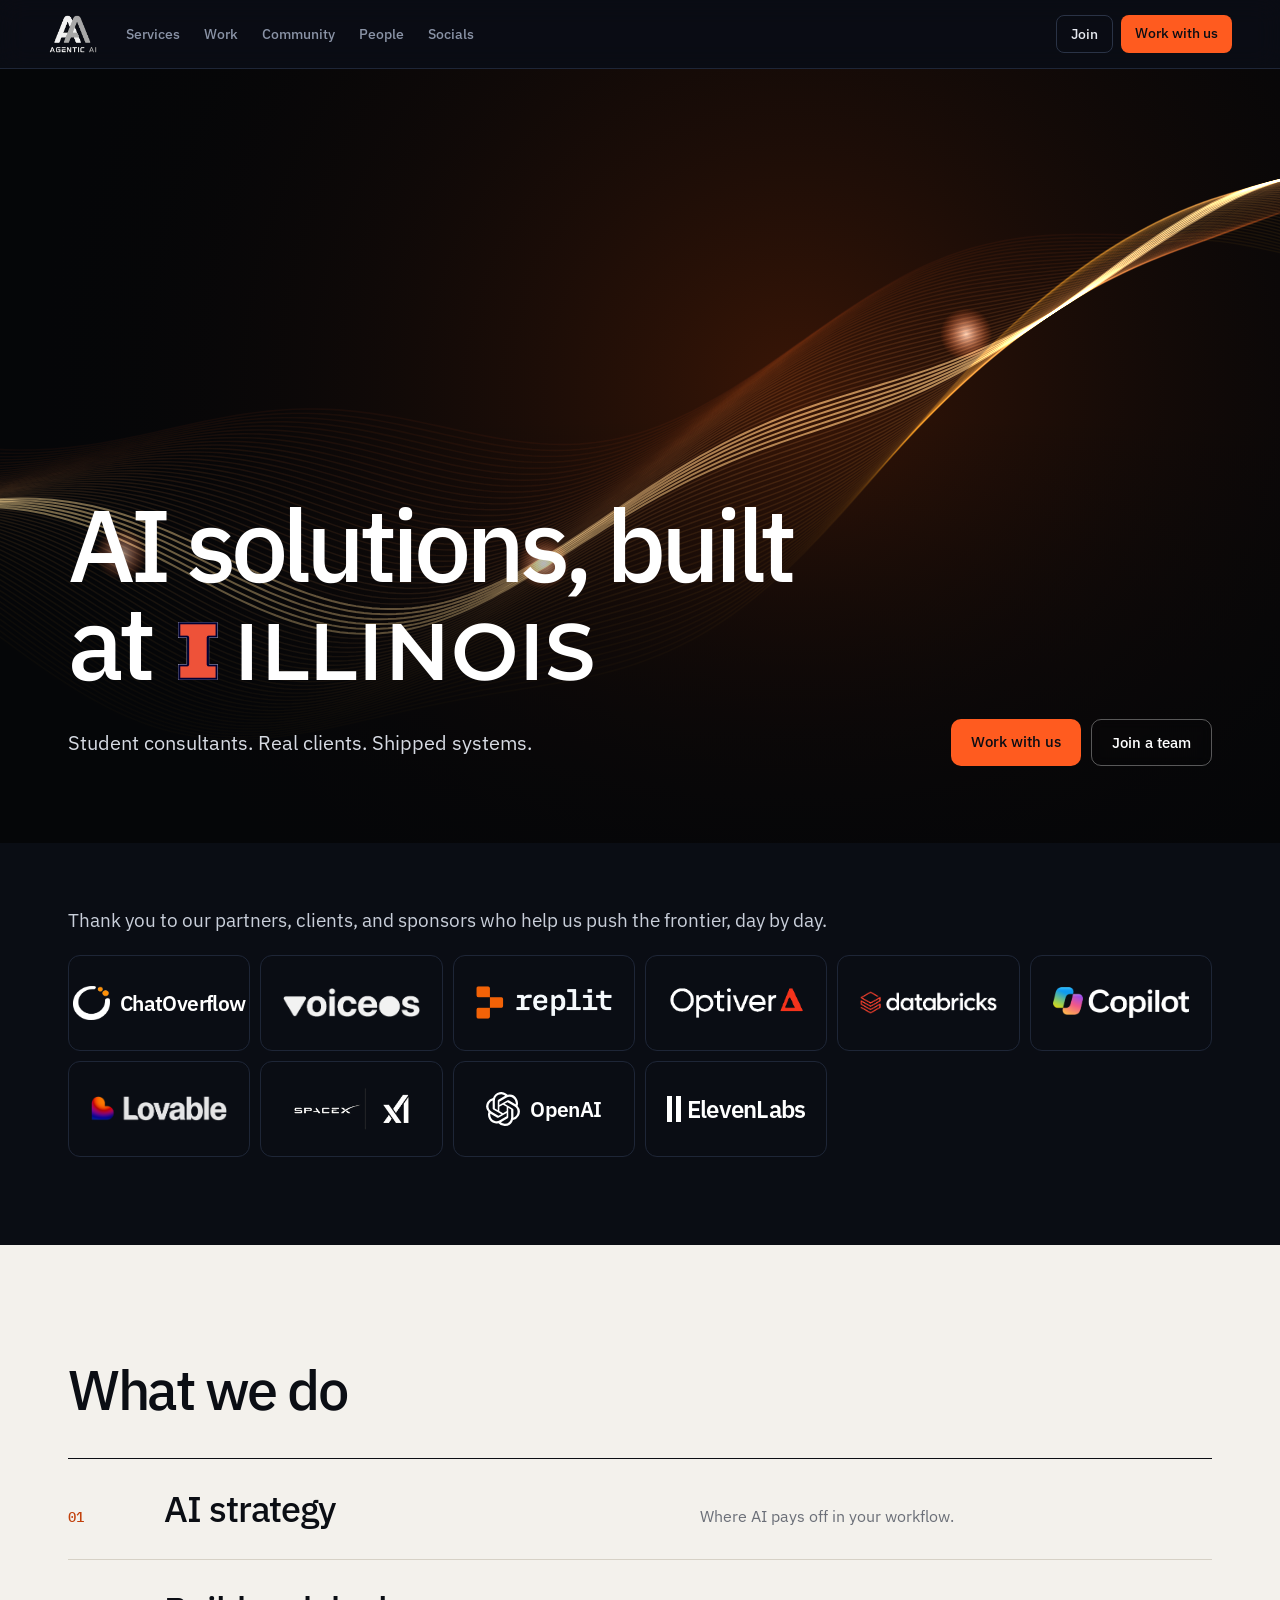
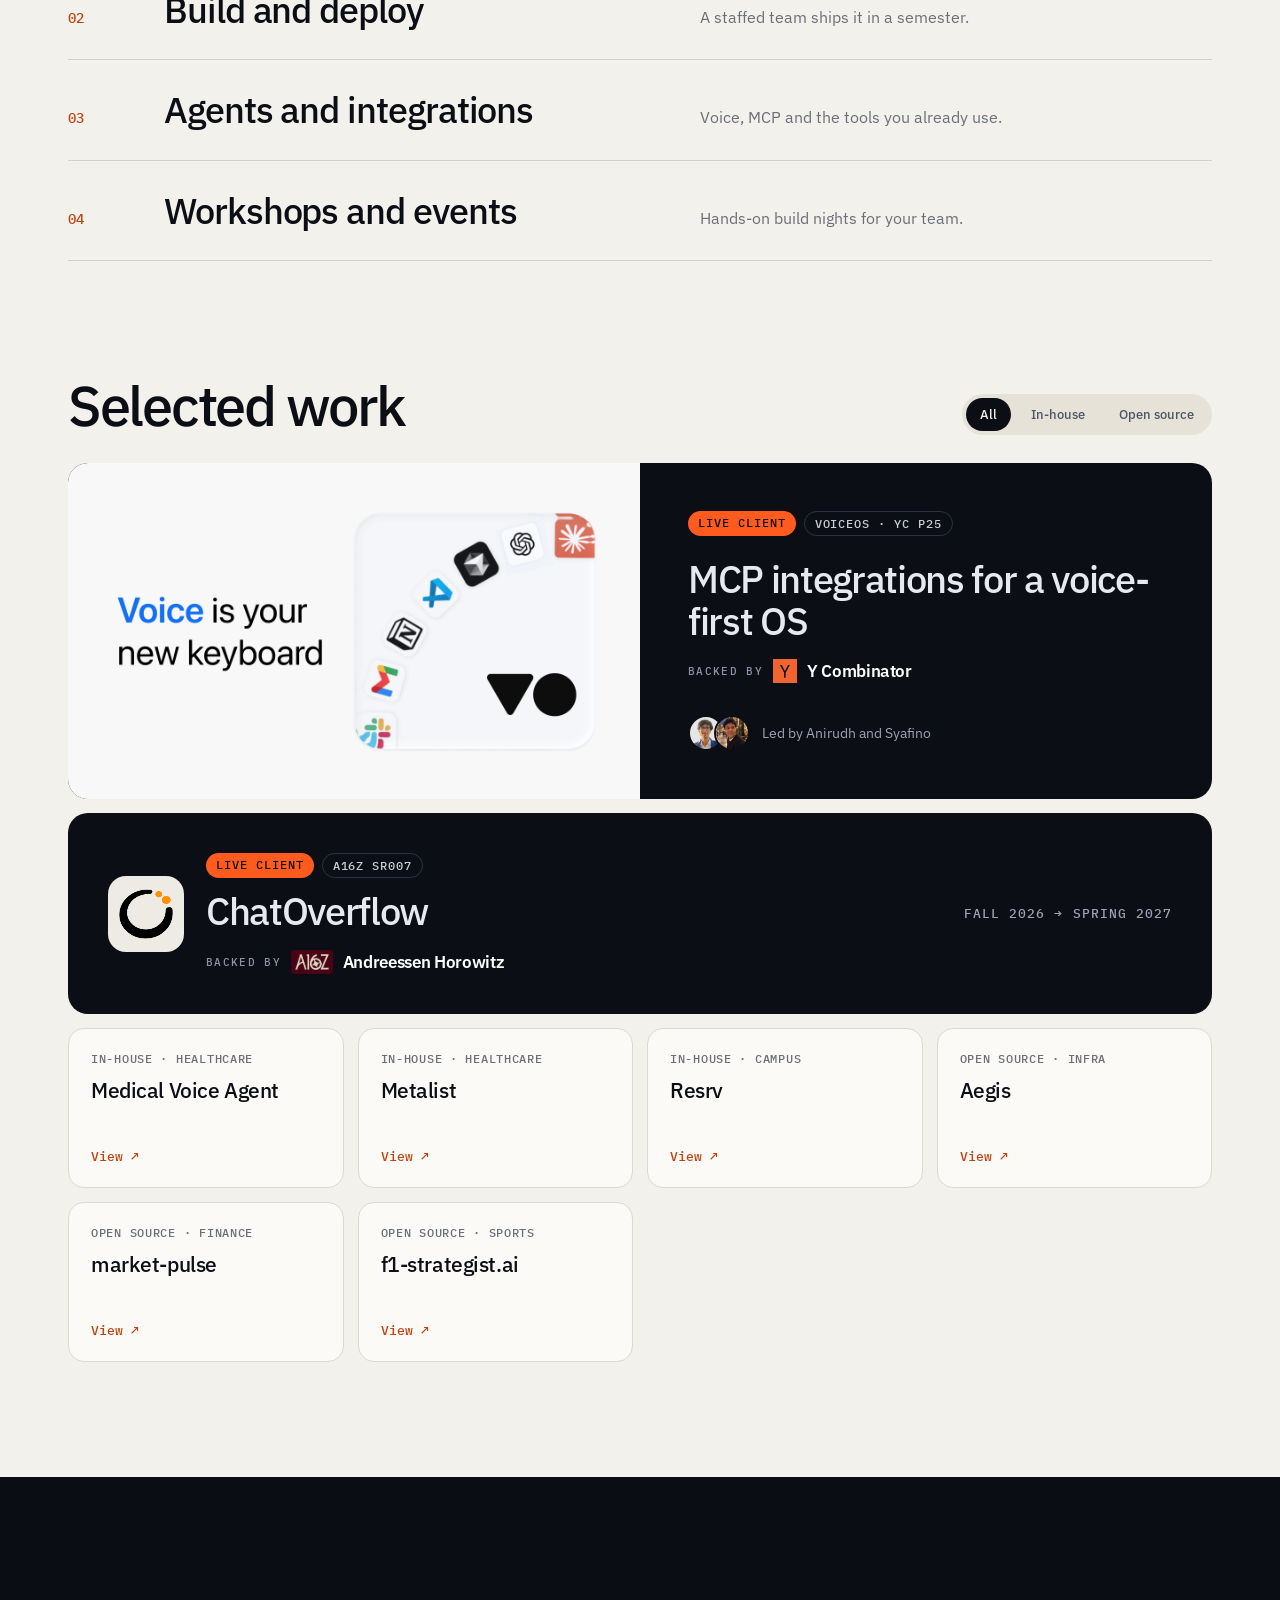
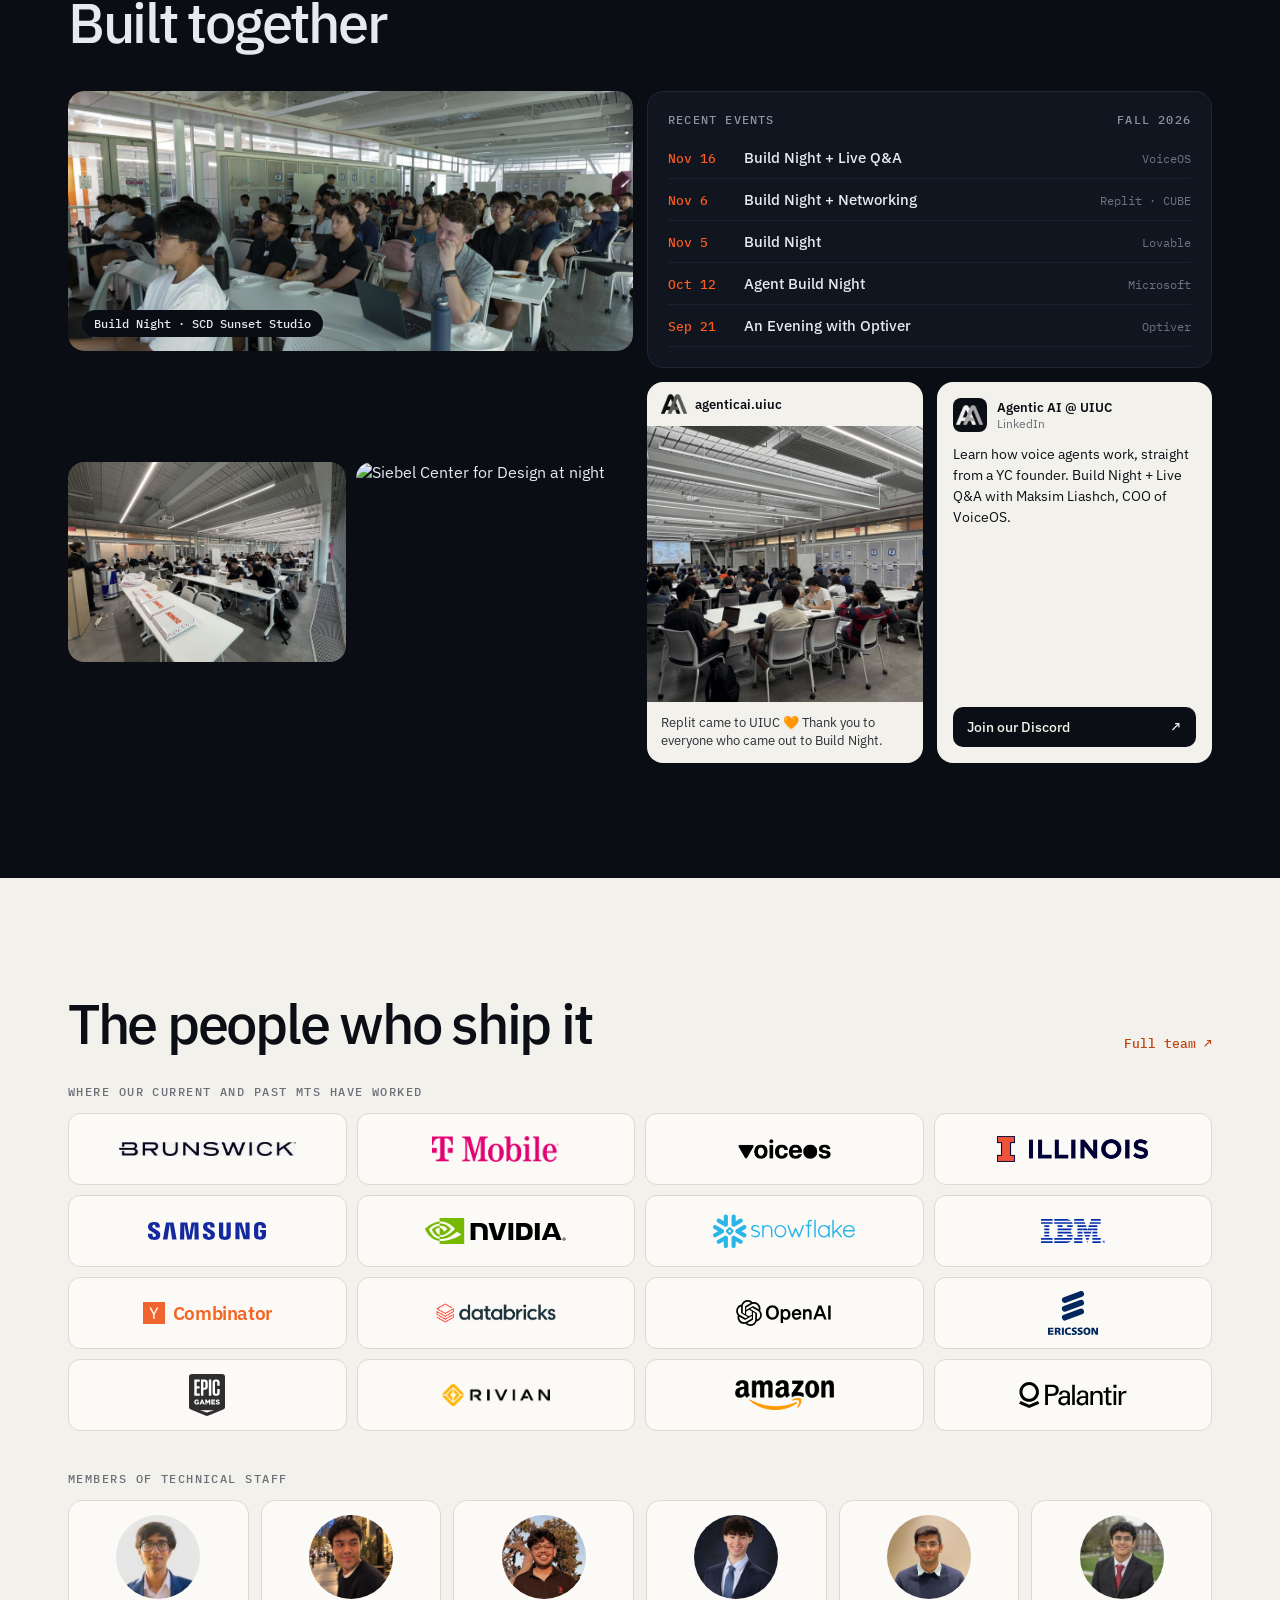
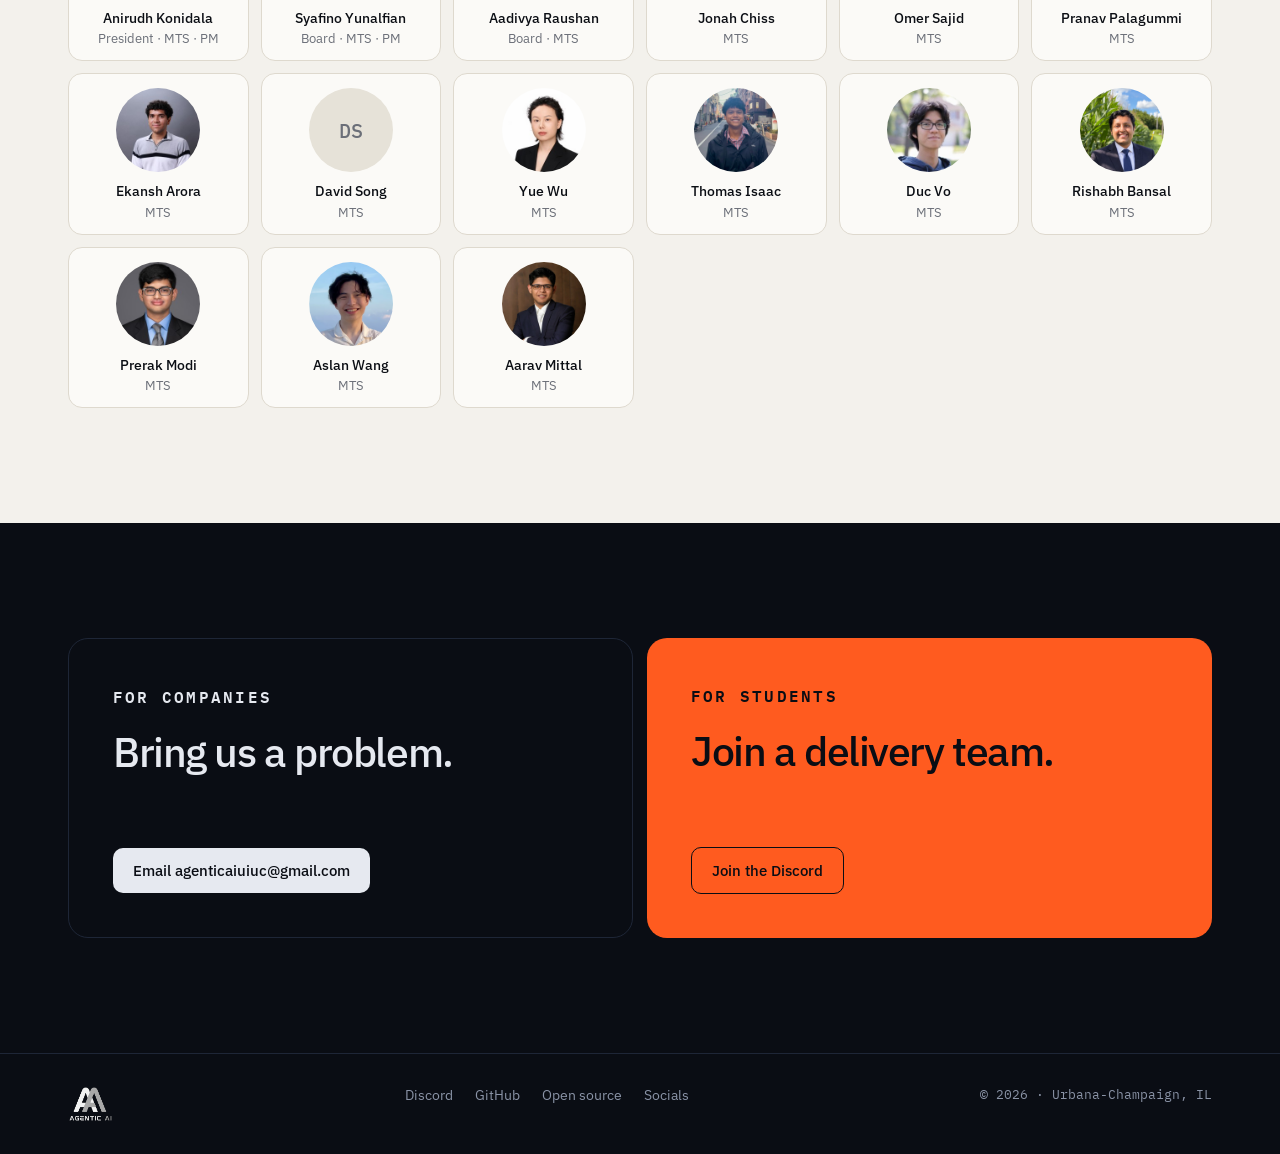
==== commit 52b17730: "Real company logos, add Aarav, clients thank-you line, VoiceOS cover fix - "Where our current and pa" ====
--- a/index.html
+++ b/index.html
@@ -45,7 +45,7 @@
 </header>
 
 <section class="wrap clients">
-  <div class="eyebrow">CLIENTS AND PARTNERS</div>
+  <p class="clients-thanks">Thank you to our partners, clients, and sponsors who help us push the frontier, day by day.</p>
   <div class="logo-grid">
     <a class="logo-tile" href="https://chatoverflow.dev" target="_blank" rel="noopener">
       <img class="logo-mark" src="assets/clients/chatoverflow-mark-white.png" alt="">
@@ -181,21 +181,24 @@
       <a class="link-accent" href="team.html">Full team ↗</a>
     </div>
     <div class="devs">
-      <div class="eyebrow">OUR DEVELOPERS ARE FROM</div>
+      <div class="eyebrow">WHERE OUR CURRENT AND PAST MTS HAVE WORKED</div>
       <div class="dev-grid">
         <div class="dev-tile"><img src="assets/devs/brunswick.png" alt="Brunswick" style="height:14px"></div>
-        <div class="dev-tile"><img src="assets/devs/tmobile.svg" alt="">T-Mobile</div>
+        <div class="dev-tile"><img src="assets/devs/tmobile.png" alt="T-Mobile" style="height:26px"></div>
         <div class="dev-tile"><img class="dev-wordmark dev-mono" src="assets/clients/voiceos-white.png" alt="VoiceOS"></div>
         <div class="dev-tile"><img src="assets/devs/illinois.png" alt="Illinois" style="height:26px"></div>
         <div class="dev-tile"><img class="dev-wordmark-svg" src="assets/devs/samsung.svg" alt="Samsung"></div>
-        <div class="dev-tile"><img src="assets/devs/nvidia.svg" alt="">NVIDIA</div>
-        <div class="dev-tile"><img src="assets/devs/snowflake.svg" alt="">Snowflake</div>
+        <div class="dev-tile"><img src="assets/devs/nvidia.svg" alt="NVIDIA" style="height:26px"></div>
+        <div class="dev-tile"><img src="assets/devs/snowflake.svg" alt="Snowflake" style="height:34px"></div>
         <div class="dev-tile"><img class="dev-wordmark-svg" style="height:24px" src="assets/devs/ibm.svg" alt="IBM"></div>
-        <div class="dev-tile"><img src="assets/devs/ycombinator.svg" alt="">Y Combinator</div>
+        <div class="dev-tile"><img src="assets/devs/ycombinator.svg" alt=""><span class="yc-word">Combinator</span></div>
         <div class="dev-tile"><img class="dev-wordmark" src="assets/devs/databricks.png" alt="Databricks"></div>
-        <div class="dev-tile"><img src="assets/clients/openai.svg" alt="">OpenAI</div>
-        <div class="dev-tile"><img src="assets/devs/ericsson.svg" alt="">Ericsson</div>
-        <div class="dev-tile"><img src="assets/devs/epicgames.svg" alt="">Epic Games</div>
+        <div class="dev-tile"><img src="assets/devs/openai.svg" alt="OpenAI" style="height:26px"></div>
+        <div class="dev-tile"><img src="assets/devs/ericsson.svg" alt="Ericsson" style="height:44px"></div>
+        <div class="dev-tile"><img src="assets/devs/epicgames.svg" alt="Epic Games" style="height:42px"></div>
+        <div class="dev-tile"><img src="assets/devs/rivian.png" alt="Rivian" style="height:22px"></div>
+        <div class="dev-tile"><img src="assets/devs/amazon.png" alt="Amazon" style="height:30px"></div>
+        <div class="dev-tile"><img src="assets/devs/palantir.svg" alt="Palantir" style="height:26px"></div>
       </div>
     </div>
     <div class="eyebrow eyebrow-board">MEMBERS OF TECHNICAL STAFF</div>
@@ -224,6 +227,7 @@
       <a class="staff" href="https://www.linkedin.com/in/rb-rishabh/" target="_blank" rel="noopener"><img class="staff-photo" src="assets/team/rishabh-bansal.png" alt="Rishabh Bansal"><div class="staff-name">Rishabh Bansal</div><div class="board-role">MTS</div></a>
       <a class="staff" href="https://www.linkedin.com/in/prerakmodi/" target="_blank" rel="noopener"><img class="staff-photo" src="assets/team/prerak-modi.jpg" alt="Prerak Modi"><div class="staff-name">Prerak Modi</div><div class="board-role">MTS</div></a>
       <a class="staff" href="https://www.linkedin.com/in/aslanwang/" target="_blank" rel="noopener"><img class="staff-photo" src="assets/team/aslan-wang.png" alt="Aslan Wang"><div class="staff-name">Aslan Wang</div><div class="board-role">MTS</div></a>
+      <a class="staff" href="https://www.linkedin.com/in/aaravmittal/" target="_blank" rel="noopener"><img class="staff-photo" src="assets/team/aarav-mittal.jpg" alt="Aarav Mittal"><div class="staff-name">Aarav Mittal</div><div class="board-role">MTS</div></a>
     </div>
   </section>
 </div>
--- a/styles.css
+++ b/styles.css
@@ -386,7 +386,7 @@
   display: grid; grid-template-columns: repeat(auto-fit, minmax(min(100%, 420px), 1fr));
   background: var(--ink); color: var(--fg); border-radius: 20px; overflow: hidden;
 }
-.feature-img { width: 100%; height: 100%; min-height: 300px; object-fit: cover; }
+.feature-img { width: 100%; height: 100%; min-height: 300px; object-fit: contain; padding: 20px; background: #F8F8F8; }
 .feature-body { padding: clamp(28px, 4vw, 48px); display: flex; flex-direction: column; justify-content: space-between; gap: 32px; }
 .feature-title { margin-top: 22px; font-weight: 500; font-size: clamp(26px, 3vw, 38px); letter-spacing: -0.035em; line-height: 1.1; }
 .leads { display: flex; align-items: center; gap: 12px; }
@@ -509,9 +509,8 @@
 /* "our developers are from" strip (people section) */
 .devs { margin-bottom: 40px; }
 .devs .eyebrow { margin-bottom: 14px; }
-.dev-grid { display: grid; grid-template-columns: repeat(5, 1fr); gap: 10px; }
-@media (max-width: 900px) { .dev-grid { grid-template-columns: repeat(3, 1fr); } }
-@media (max-width: 520px) { .dev-grid { grid-template-columns: repeat(2, 1fr); } }
+.dev-grid { display: grid; grid-template-columns: repeat(4, 1fr); gap: 10px; }
+@media (max-width: 860px) { .dev-grid { grid-template-columns: repeat(2, 1fr); } }
 .dev-tile {
   height: 72px; padding: 0 14px; border-radius: 12px;
   border: 1px solid var(--paper-line); background: var(--paper-card);
@@ -572,3 +571,7 @@
 /* emphasize the "for companies / for students" labels */
 .door .eyebrow { font-size: 16px; font-weight: 600; color: var(--fg); }
 .door-orange .eyebrow { color: var(--bg); }
+
+/* thank-you line above the client logos */
+.clients-thanks { margin-bottom: 20px; font-size: clamp(16px, 1.5vw, 19px); line-height: 1.45; color: #C9CFDA; }
+.yc-word { font-weight: 600; font-size: 19px; letter-spacing: -0.02em; color: #F26522; }
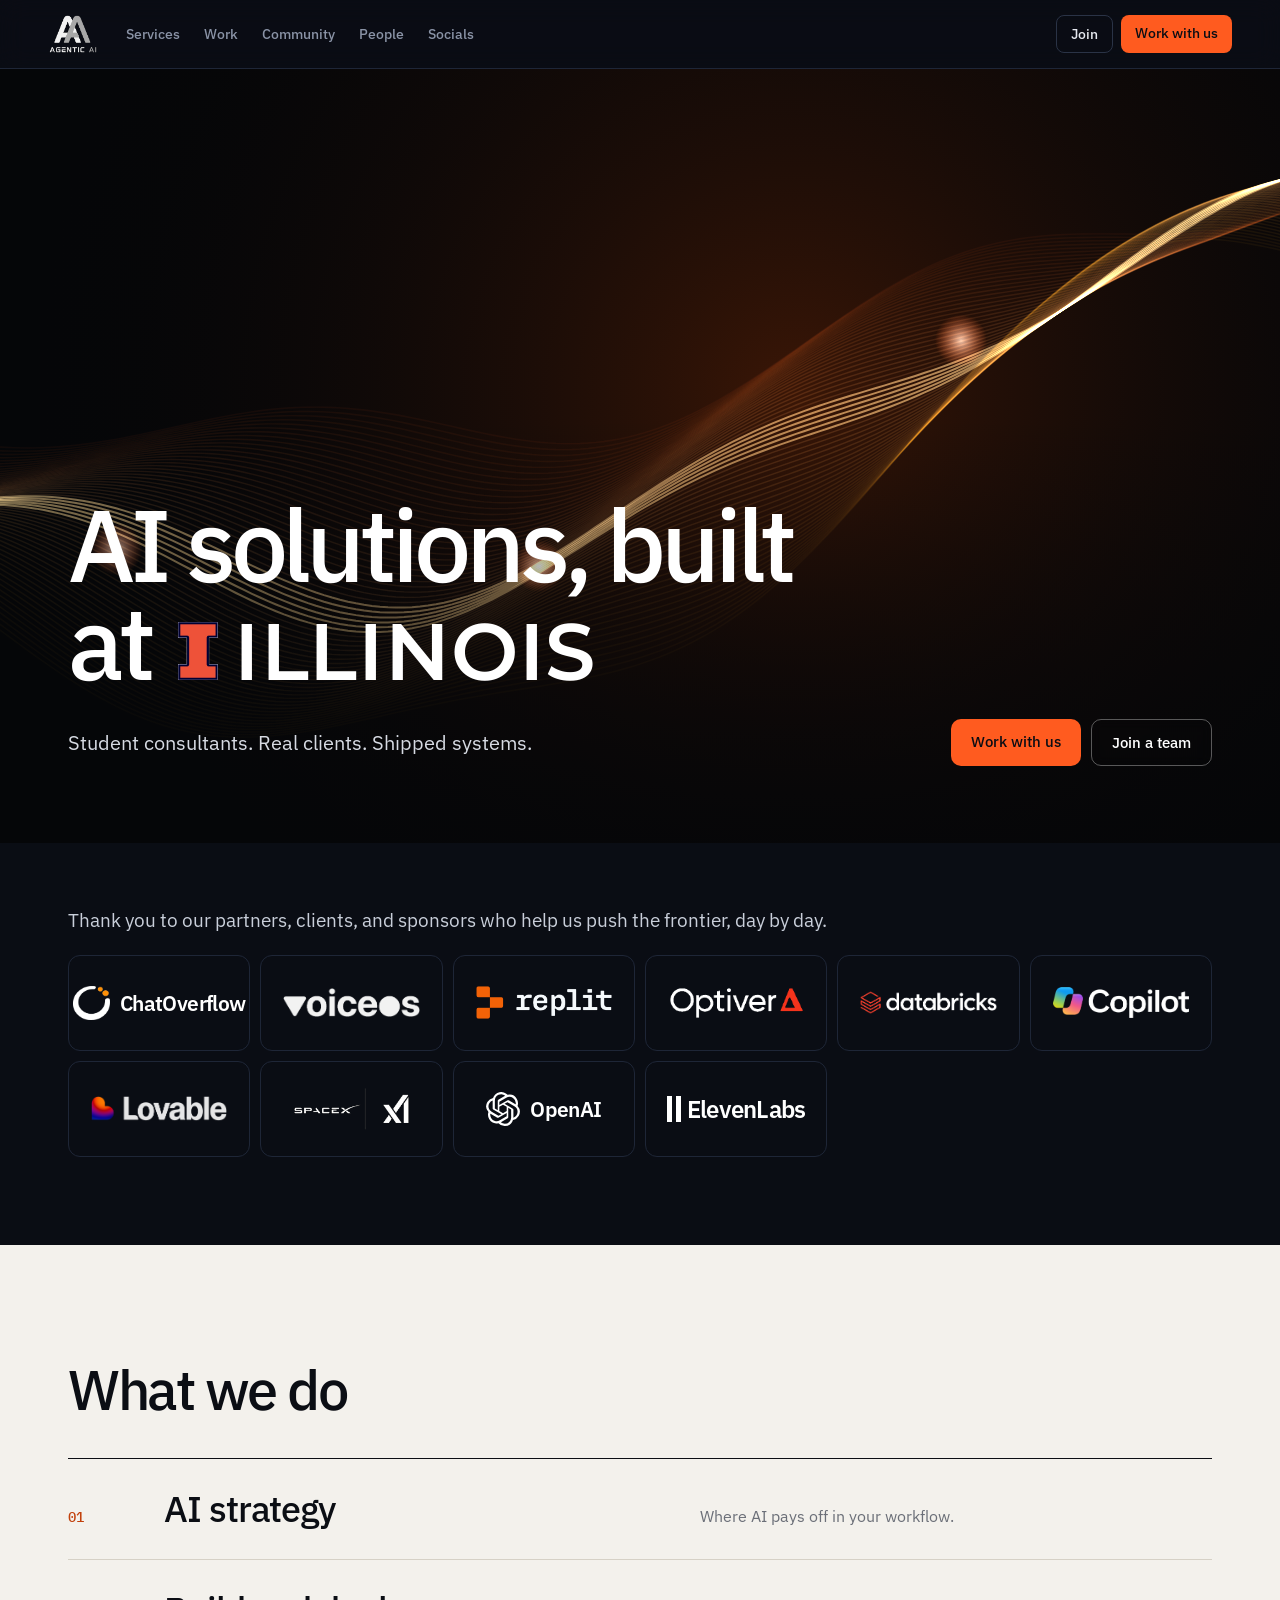
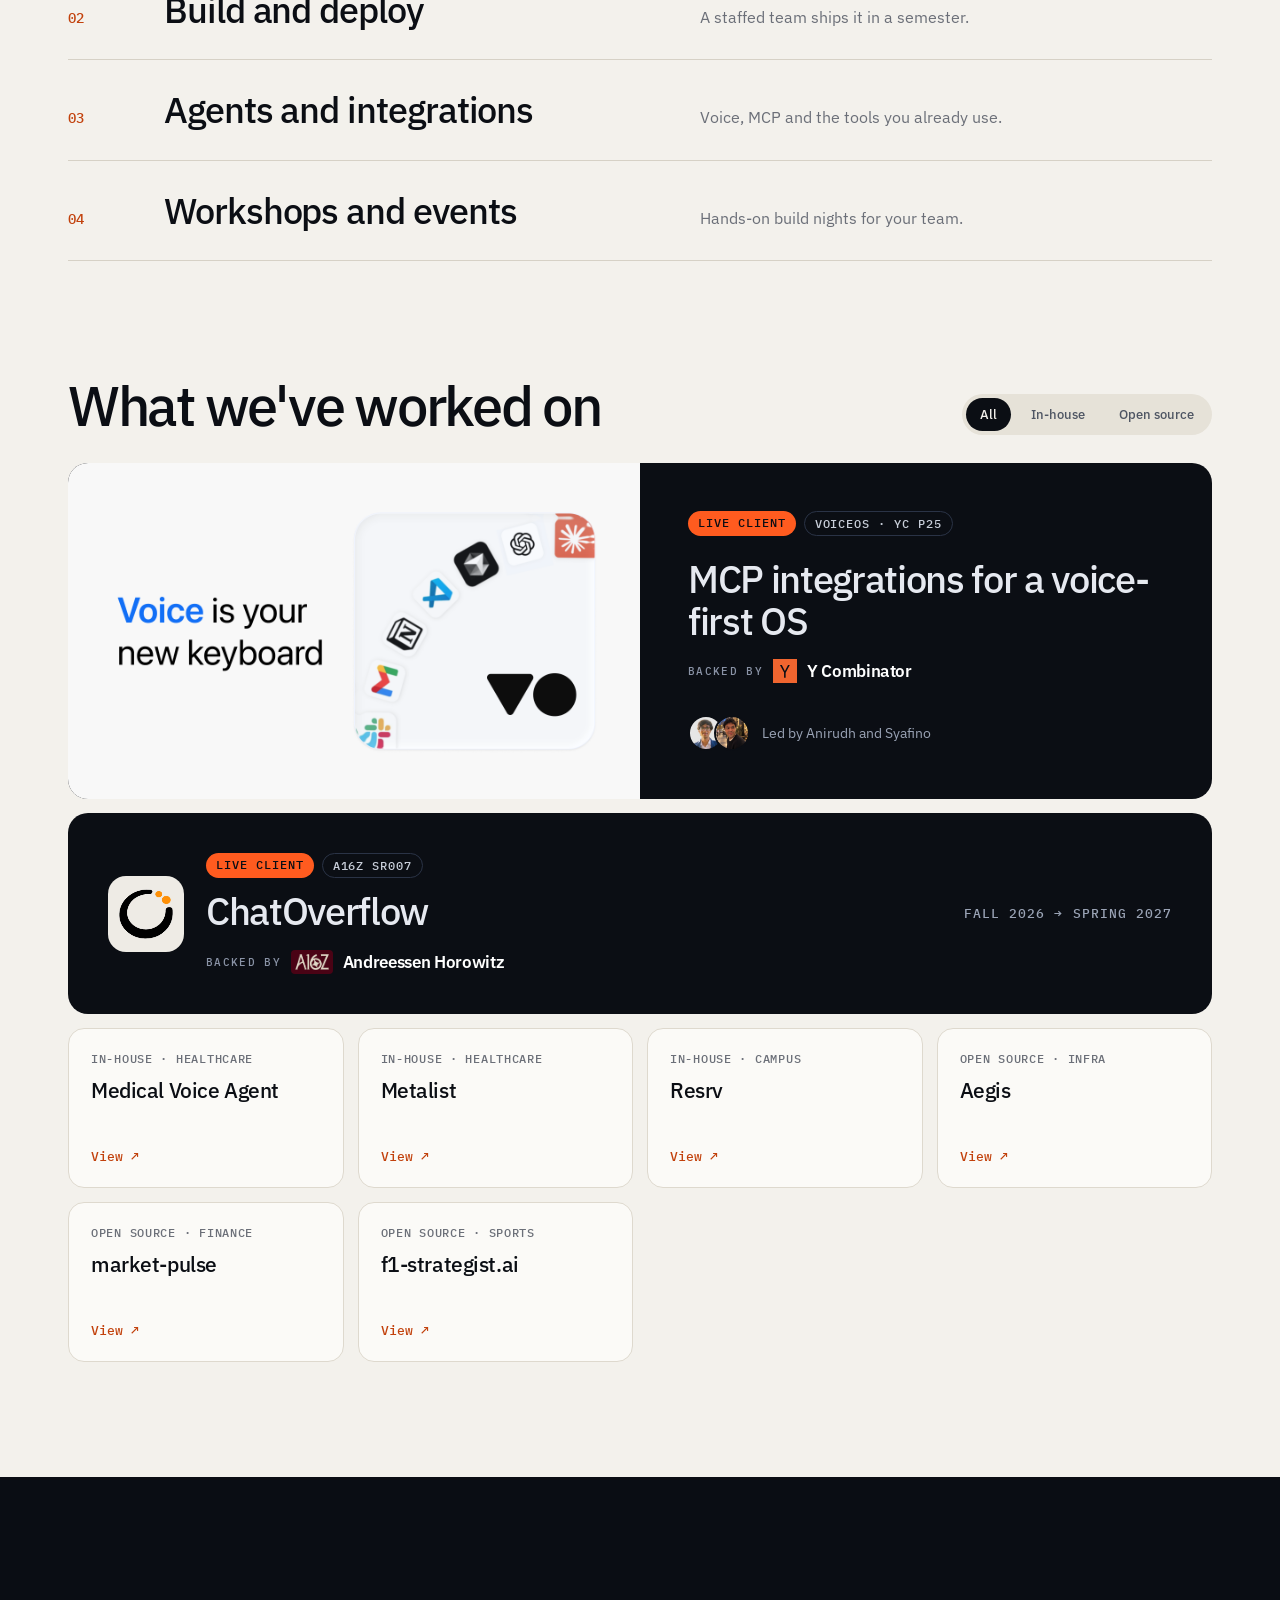
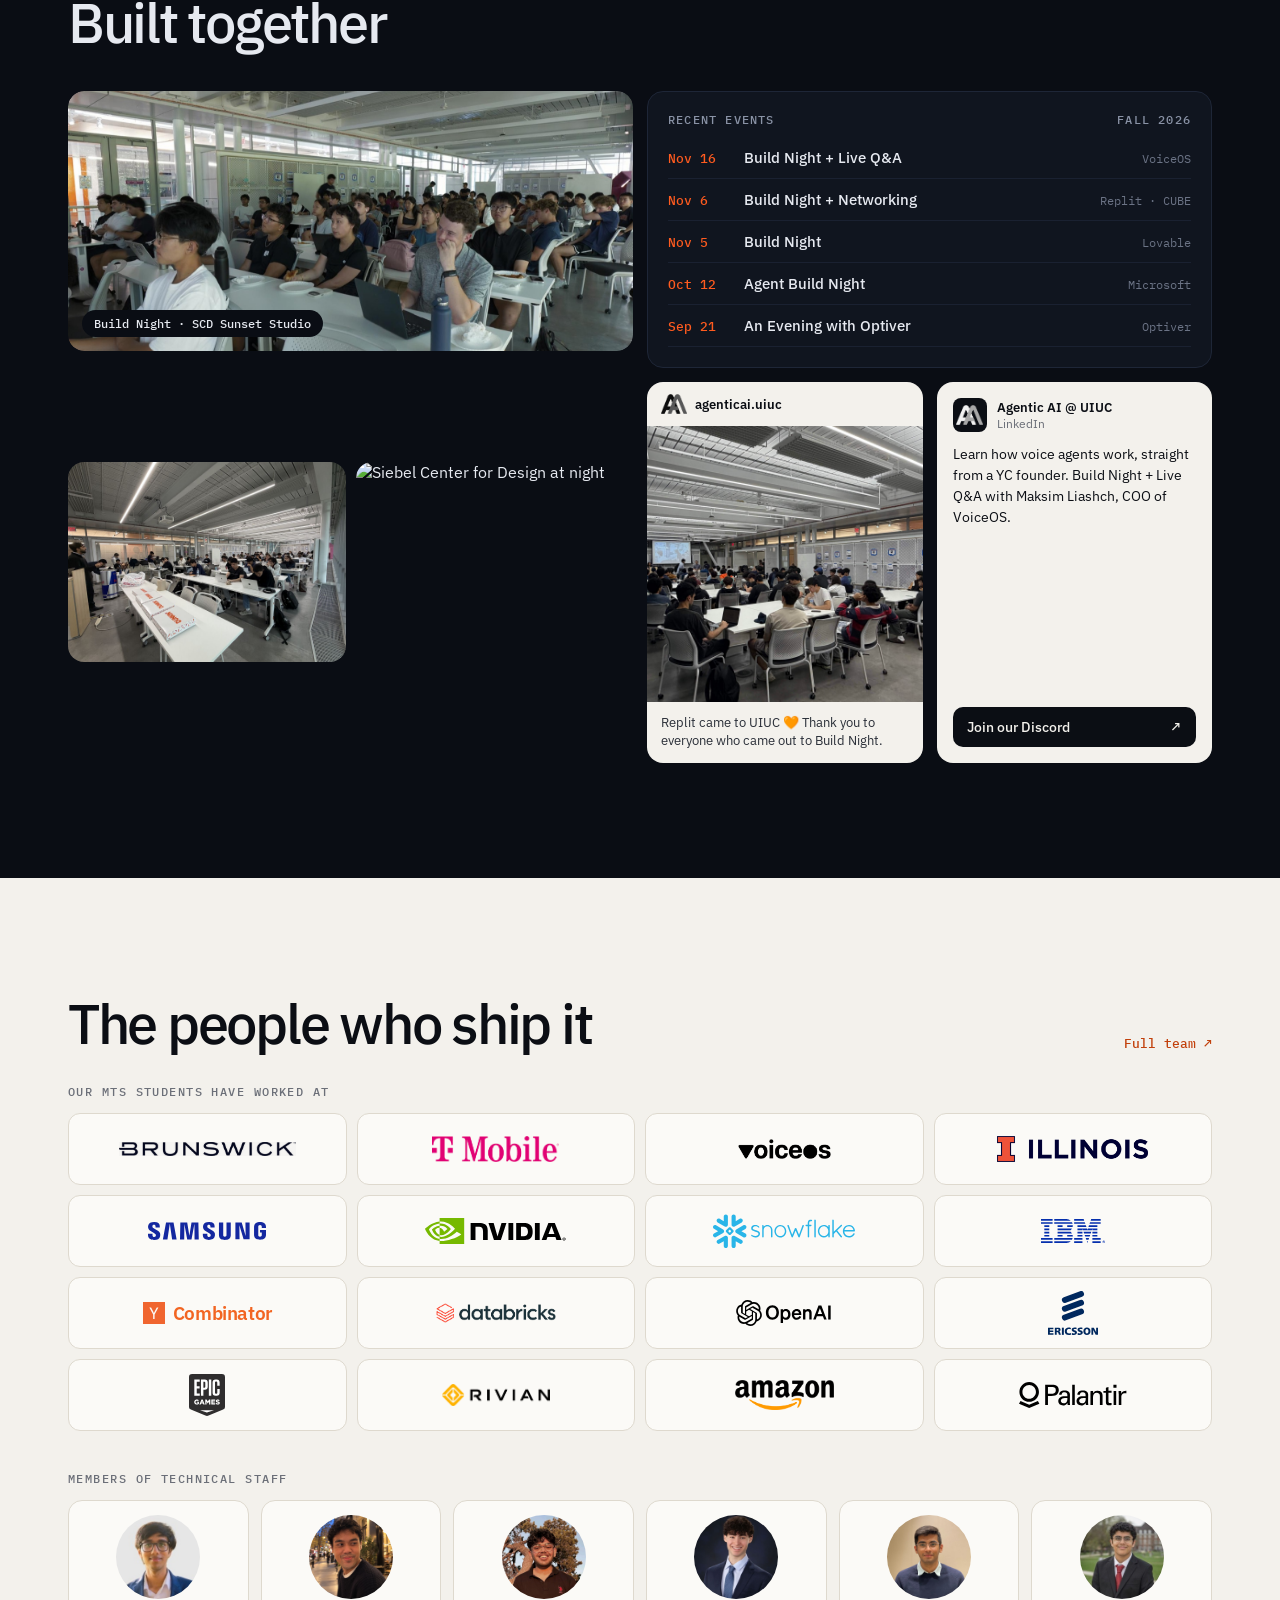
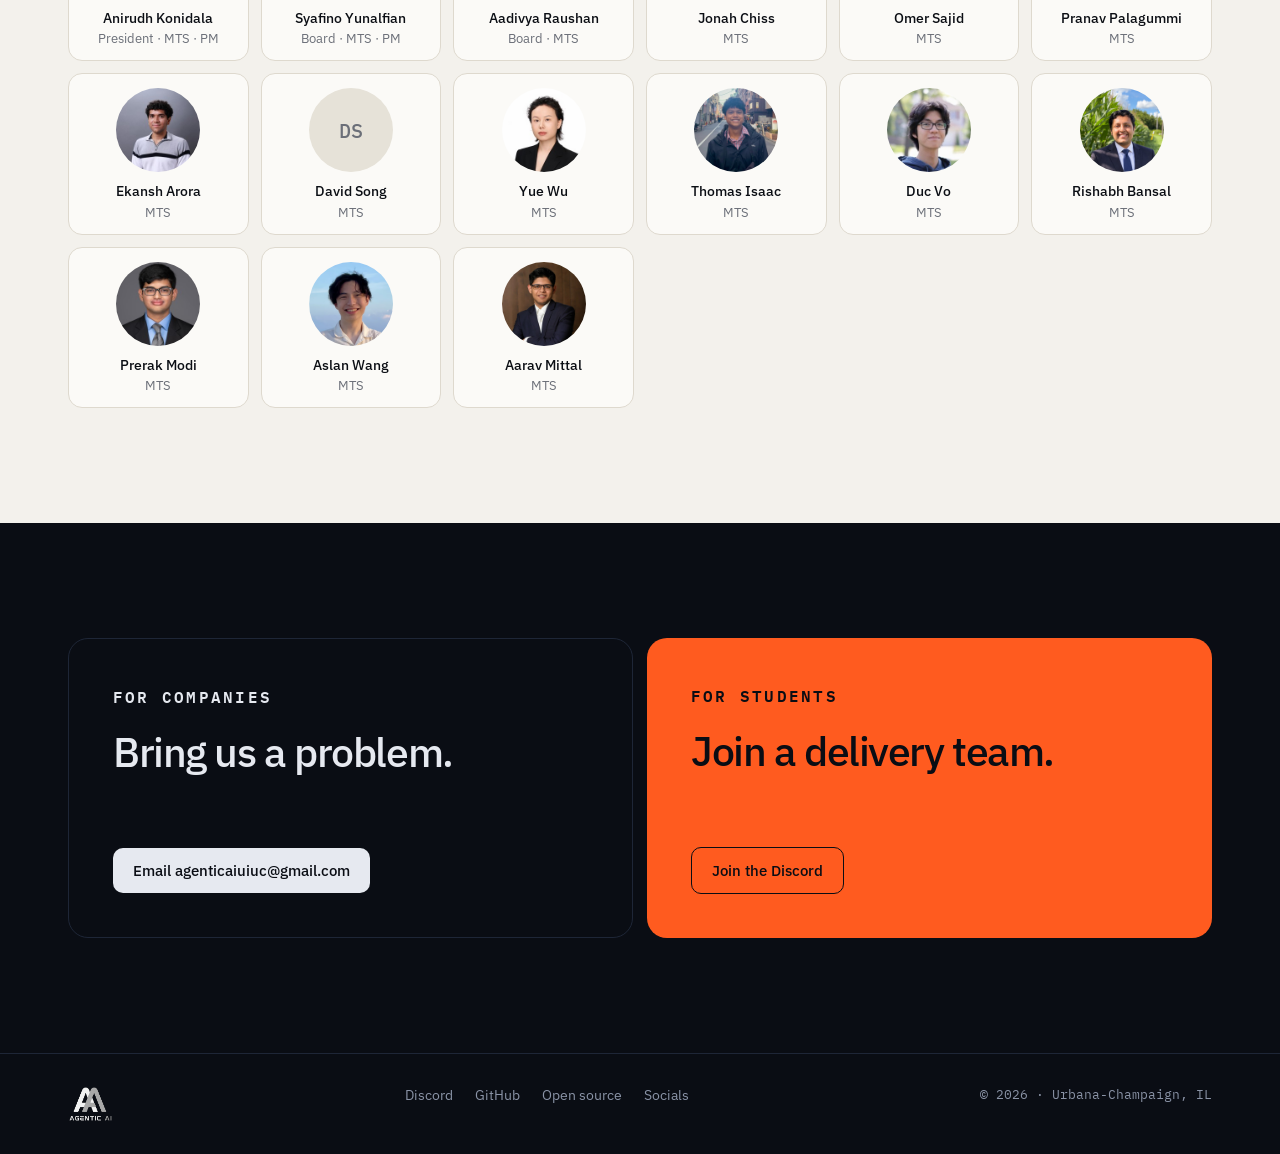
==== commit 797b992d: "Retitle work section and company strip headings Co-Authored-By: Claude Opus 5.5 <noreply@anthropic.c" ====
--- a/index.html
+++ b/index.html
@@ -83,7 +83,7 @@
 
   <section id="work" class="wrap wrap-flush">
     <div class="section-top">
-      <h2>Selected work</h2>
+      <h2>What we've worked on</h2>
       <div class="tabs" role="group" aria-label="Filter work">
         <button type="button" data-filter="all" aria-pressed="true">All</button>
         <button type="button" data-filter="inhouse" aria-pressed="false">In-house</button>
@@ -181,7 +181,7 @@
       <a class="link-accent" href="team.html">Full team ↗</a>
     </div>
     <div class="devs">
-      <div class="eyebrow">WHERE OUR CURRENT AND PAST MTS HAVE WORKED</div>
+      <div class="eyebrow">OUR MTS STUDENTS HAVE WORKED AT</div>
       <div class="dev-grid">
         <div class="dev-tile"><img src="assets/devs/brunswick.png" alt="Brunswick" style="height:14px"></div>
         <div class="dev-tile"><img src="assets/devs/tmobile.png" alt="T-Mobile" style="height:26px"></div>
--- a/styles.css
+++ b/styles.css
@@ -575,3 +575,13 @@
 /* thank-you line above the client logos */
 .clients-thanks { margin-bottom: 20px; font-size: clamp(16px, 1.5vw, 19px); line-height: 1.45; color: #C9CFDA; }
 .yc-word { font-weight: 600; font-size: 19px; letter-spacing: -0.02em; color: #F26522; }
+
+/* selected work: hover lift so the VoiceOS / ChatOverflow cards read as clickable */
+.feature, .client-row { transition: transform 0.2s ease, box-shadow 0.2s ease; }
+.feature:hover, a.client-row:hover { transform: translateY(-4px); box-shadow: 0 0 0 2px var(--accent), 0 18px 40px -18px rgba(11, 14, 20, 0.5); }
+.feature-img { transition: transform 0.3s ease; }
+.feature:hover .feature-img { transform: scale(1.02); }
+@media (prefers-reduced-motion: reduce) {
+  .feature, .client-row, .feature-img { transition: none; }
+  .feature:hover, a.client-row:hover, .feature:hover .feature-img { transform: none; }
+}
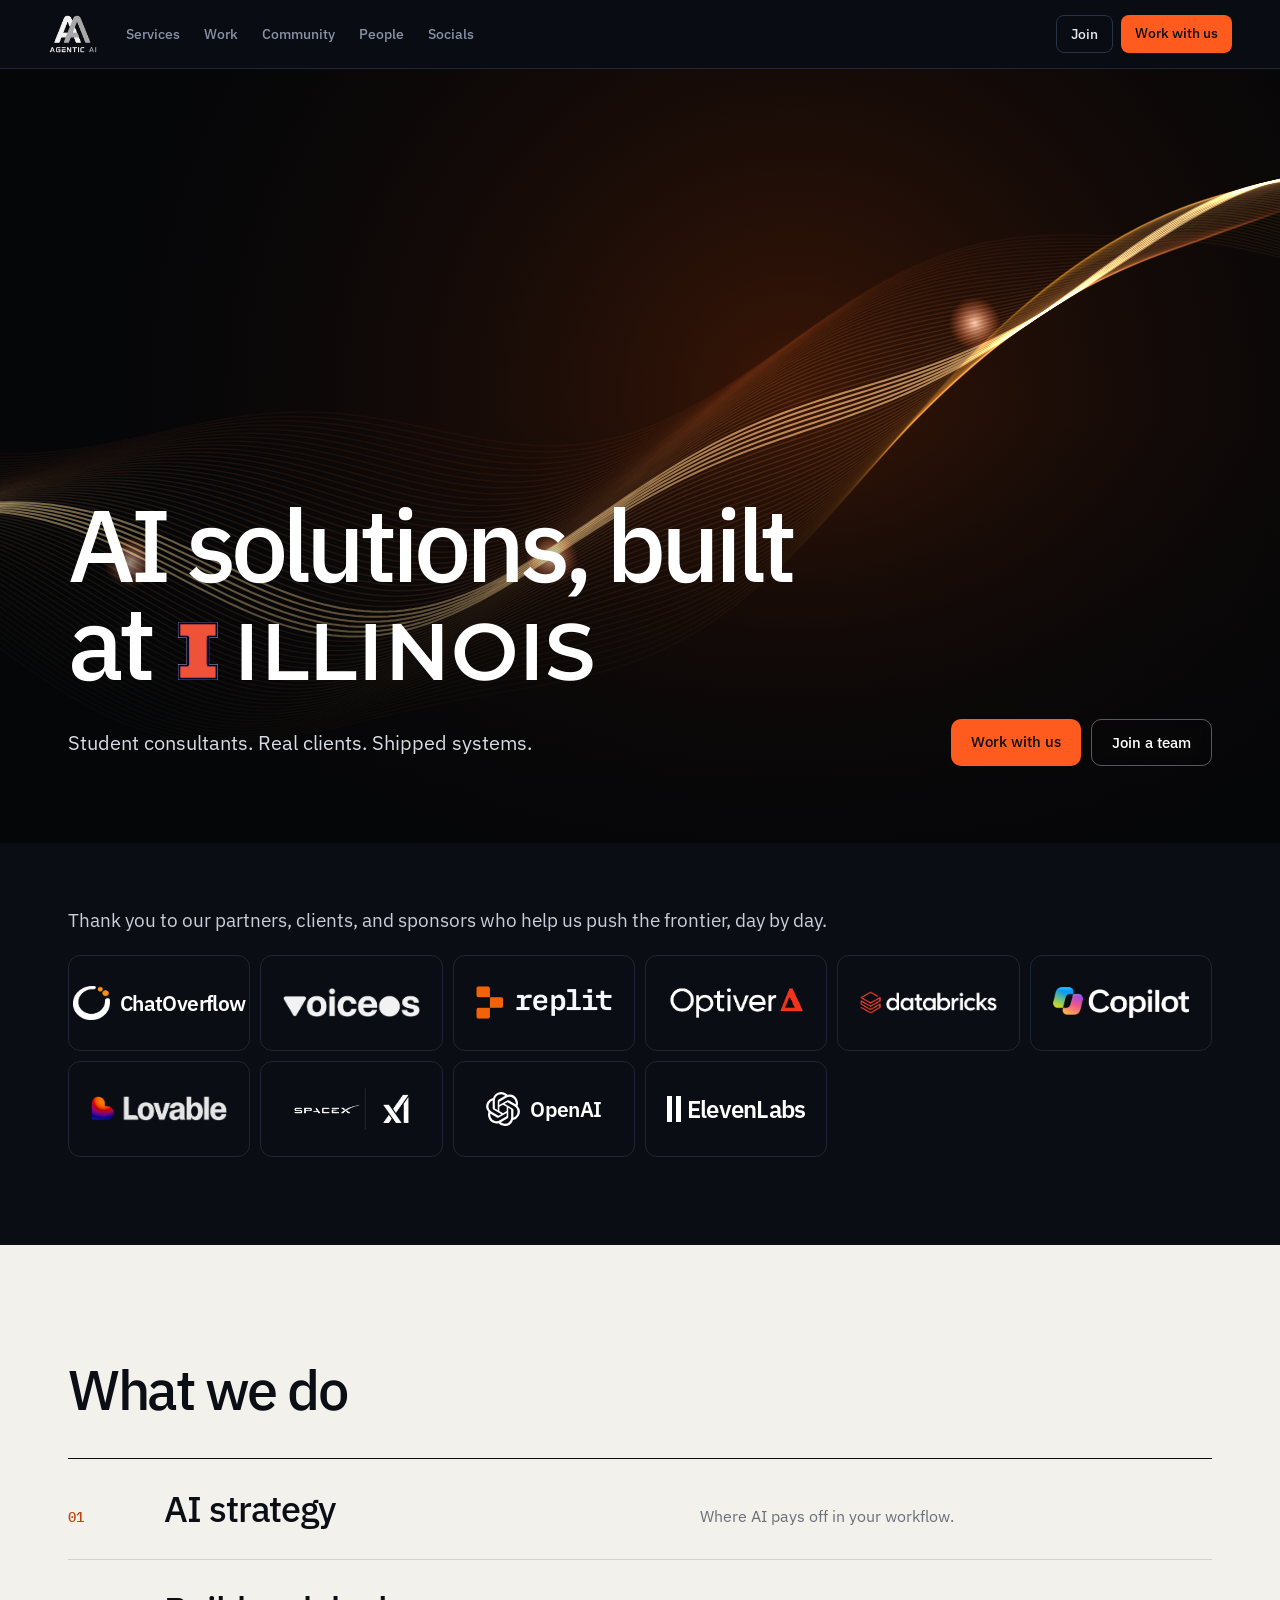
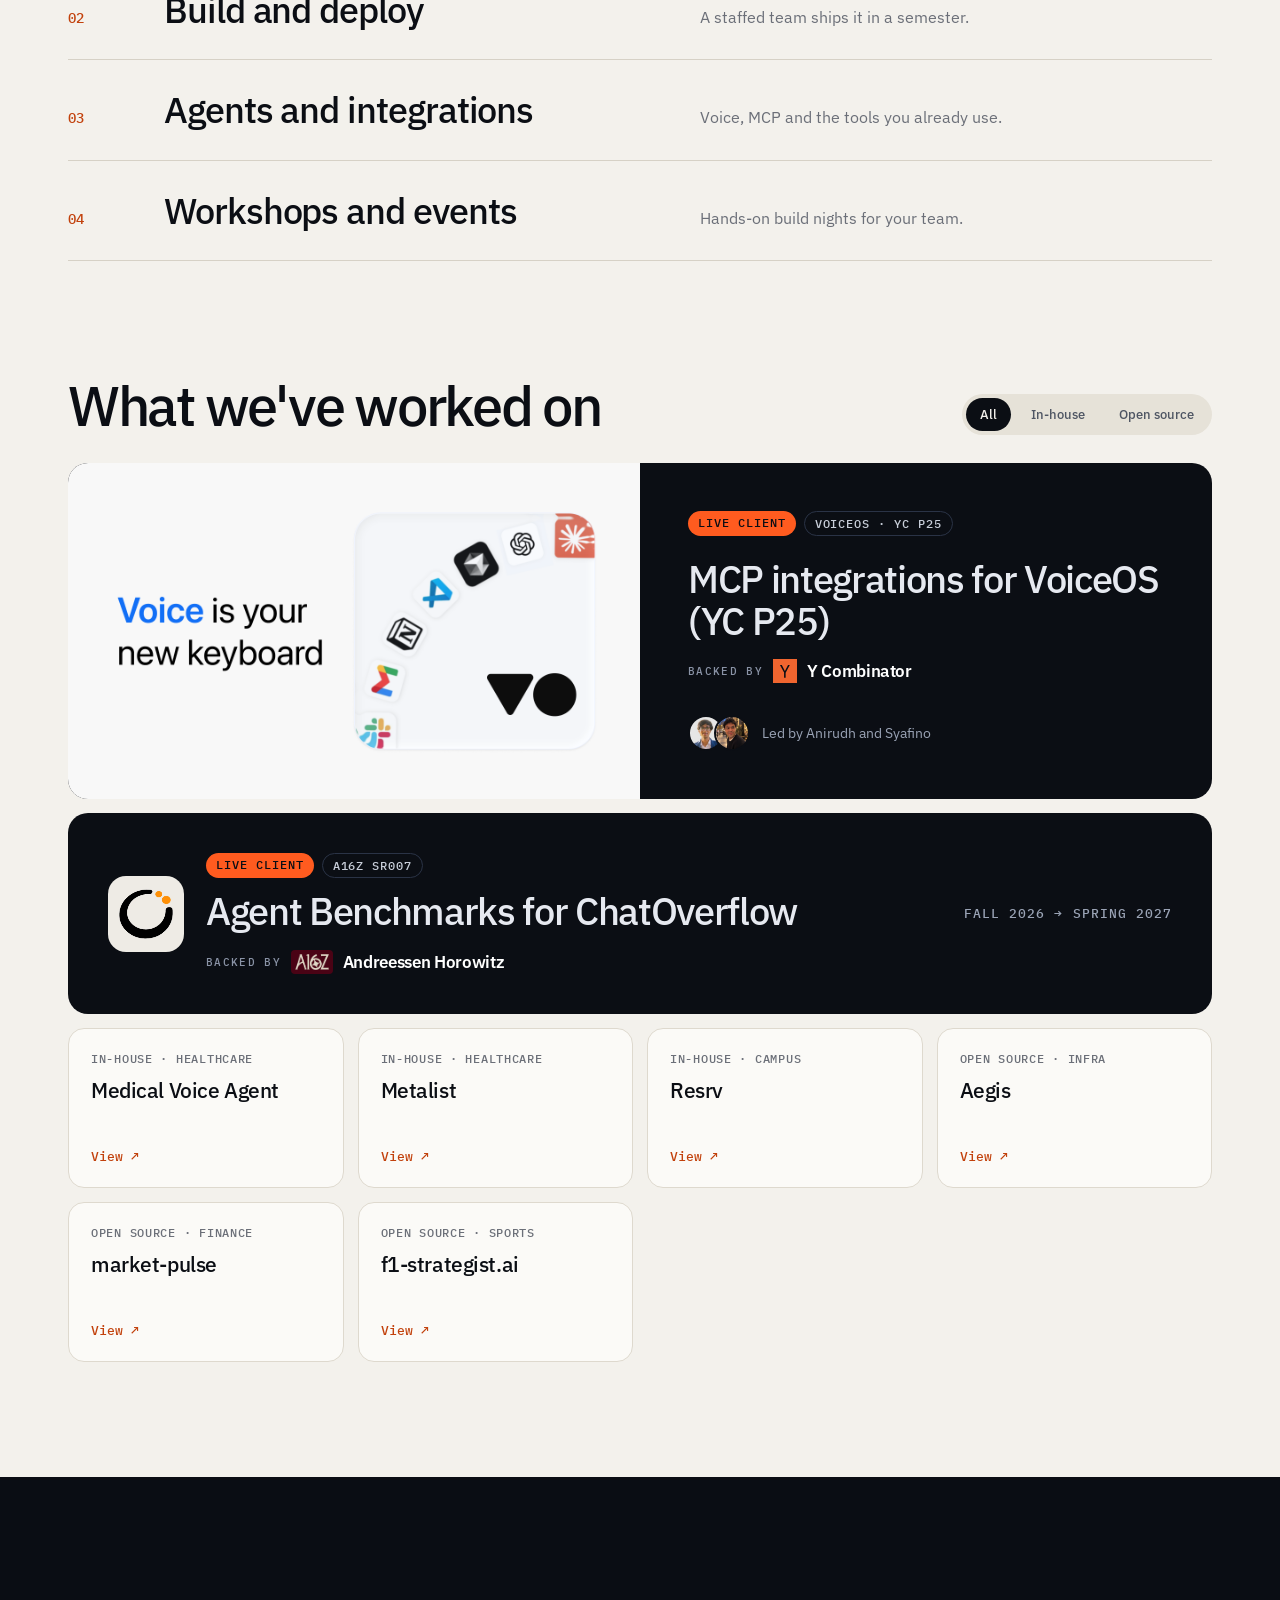
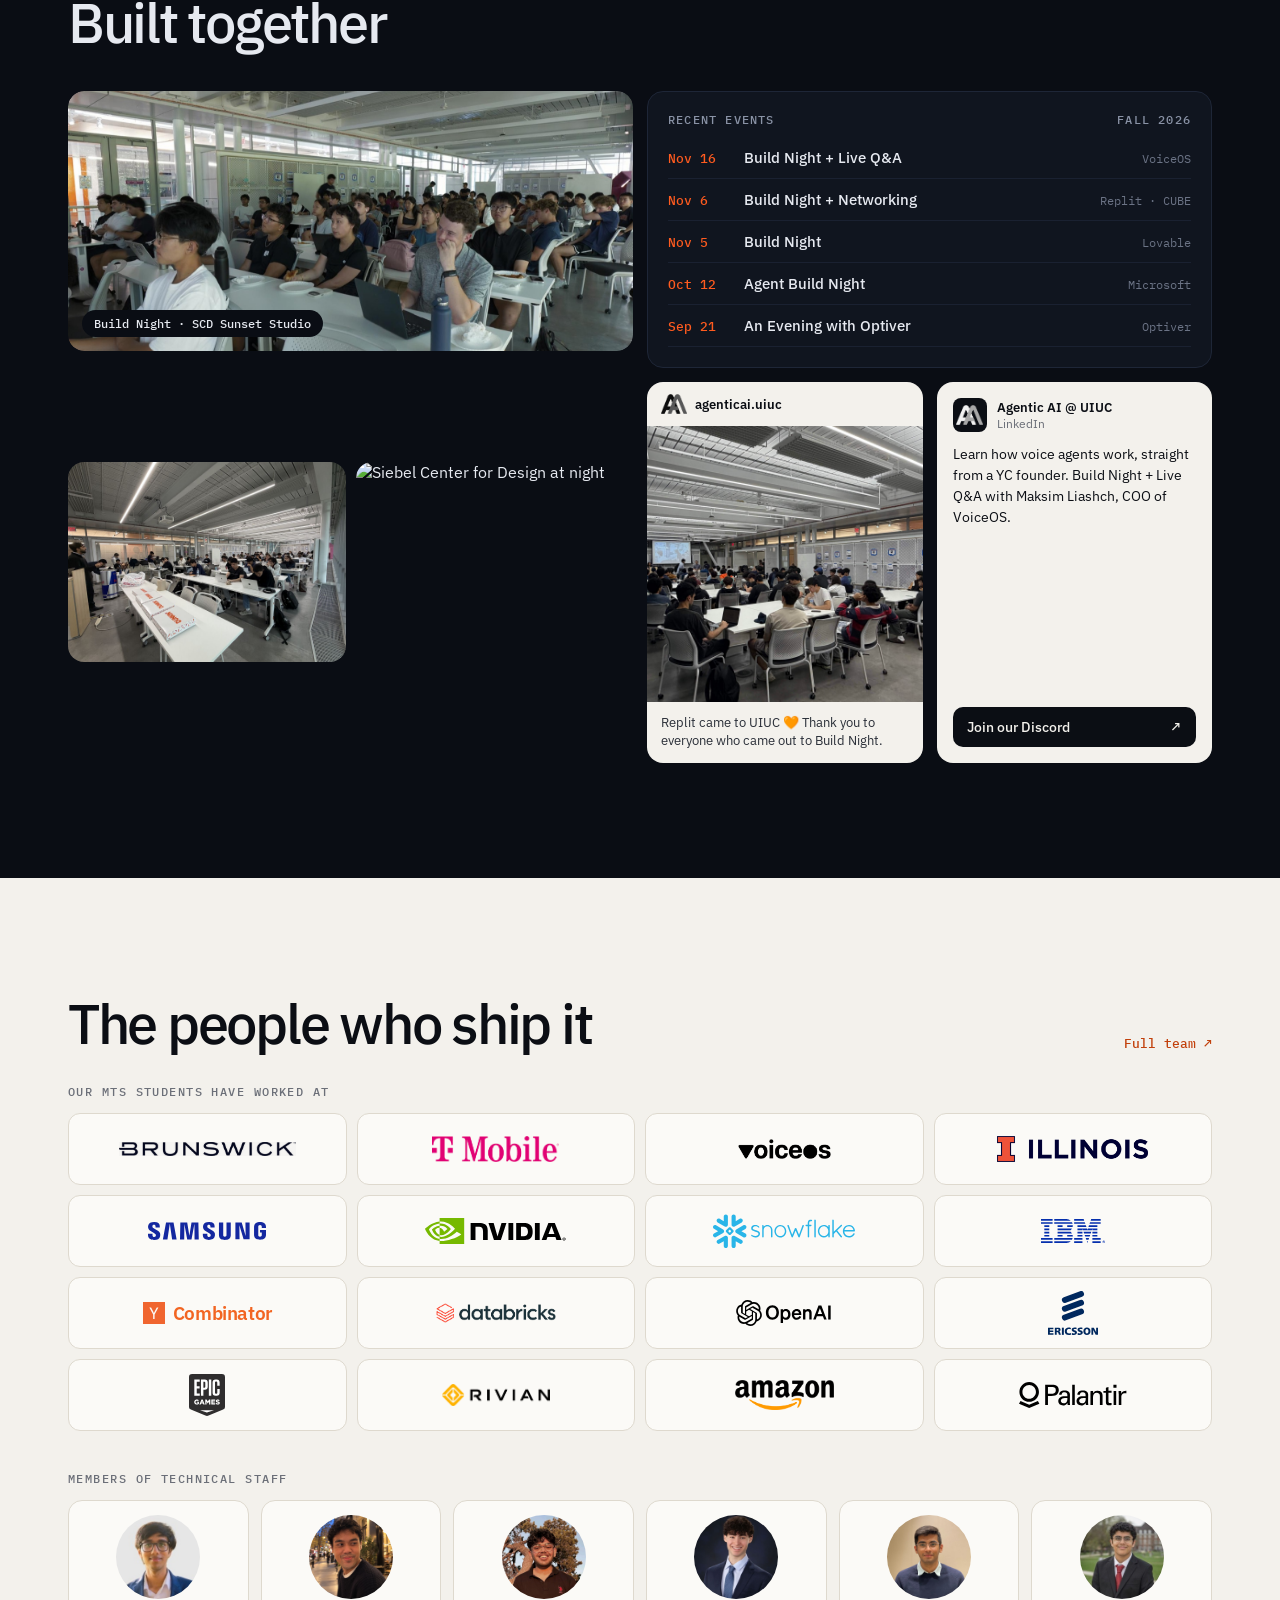
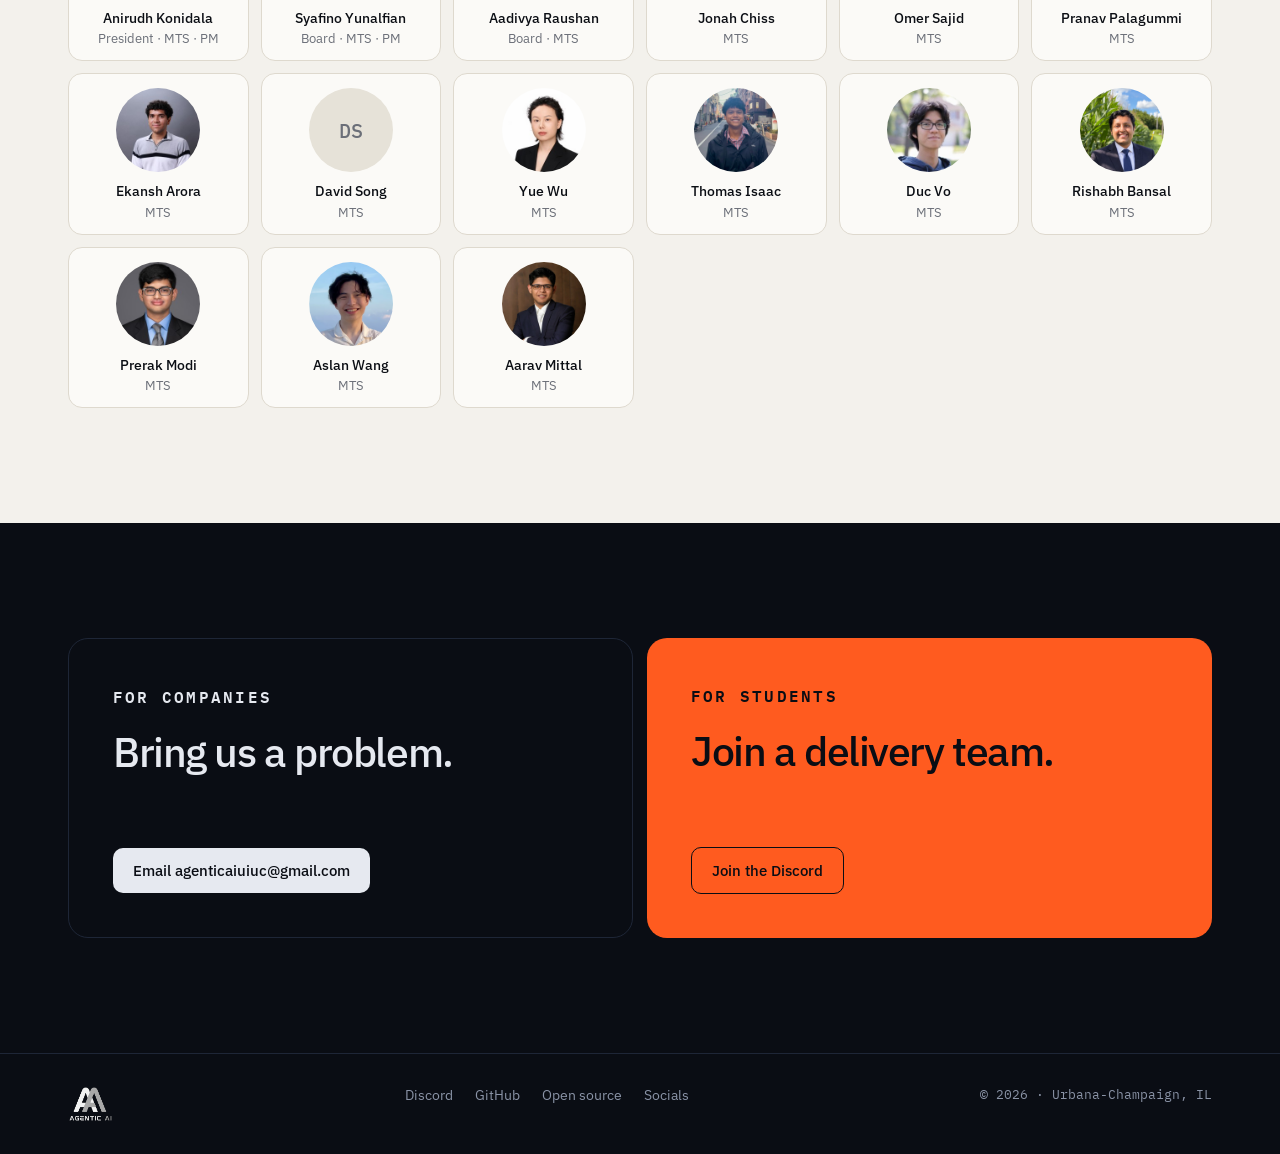
==== commit c134ea1a: "Retitle VoiceOS and ChatOverflow work cards Co-Authored-By: Claude Opus 5.5 <noreply@anthropic.com>" ====
--- a/index.html
+++ b/index.html
@@ -96,7 +96,7 @@
       <div class="feature-body">
         <div>
           <div class="pills"><div class="pill pill-orange">LIVE CLIENT</div><div class="pill">VOICEOS · YC P25</div></div>
-          <div class="feature-title">MCP integrations for a voice-first OS</div>
+          <div class="feature-title">MCP integrations for VoiceOS (YC P25)</div>
           <div class="backer"><span class="backer-label">BACKED BY</span><img class="backer-yc" src="assets/devs/ycombinator.svg" alt=""><span class="backer-name">Y Combinator</span></div>
         </div>
         <div class="leads">
@@ -114,7 +114,7 @@
         <img class="client-logo" src="assets/chatoverflow.png" alt="ChatOverflow">
         <div>
           <div class="pills"><div class="pill pill-orange">LIVE CLIENT</div><div class="pill">A16Z SR007</div></div>
-          <div class="feature-title client-title">ChatOverflow</div>
+          <div class="feature-title client-title">Agent Benchmarks for ChatOverflow</div>
           <div class="backer"><span class="backer-label">BACKED BY</span><img class="backer-a16z" src="assets/clients/a16z-mark.png" alt="a16z"><span class="backer-name">Andreessen Horowitz</span></div>
         </div>
       </div>
